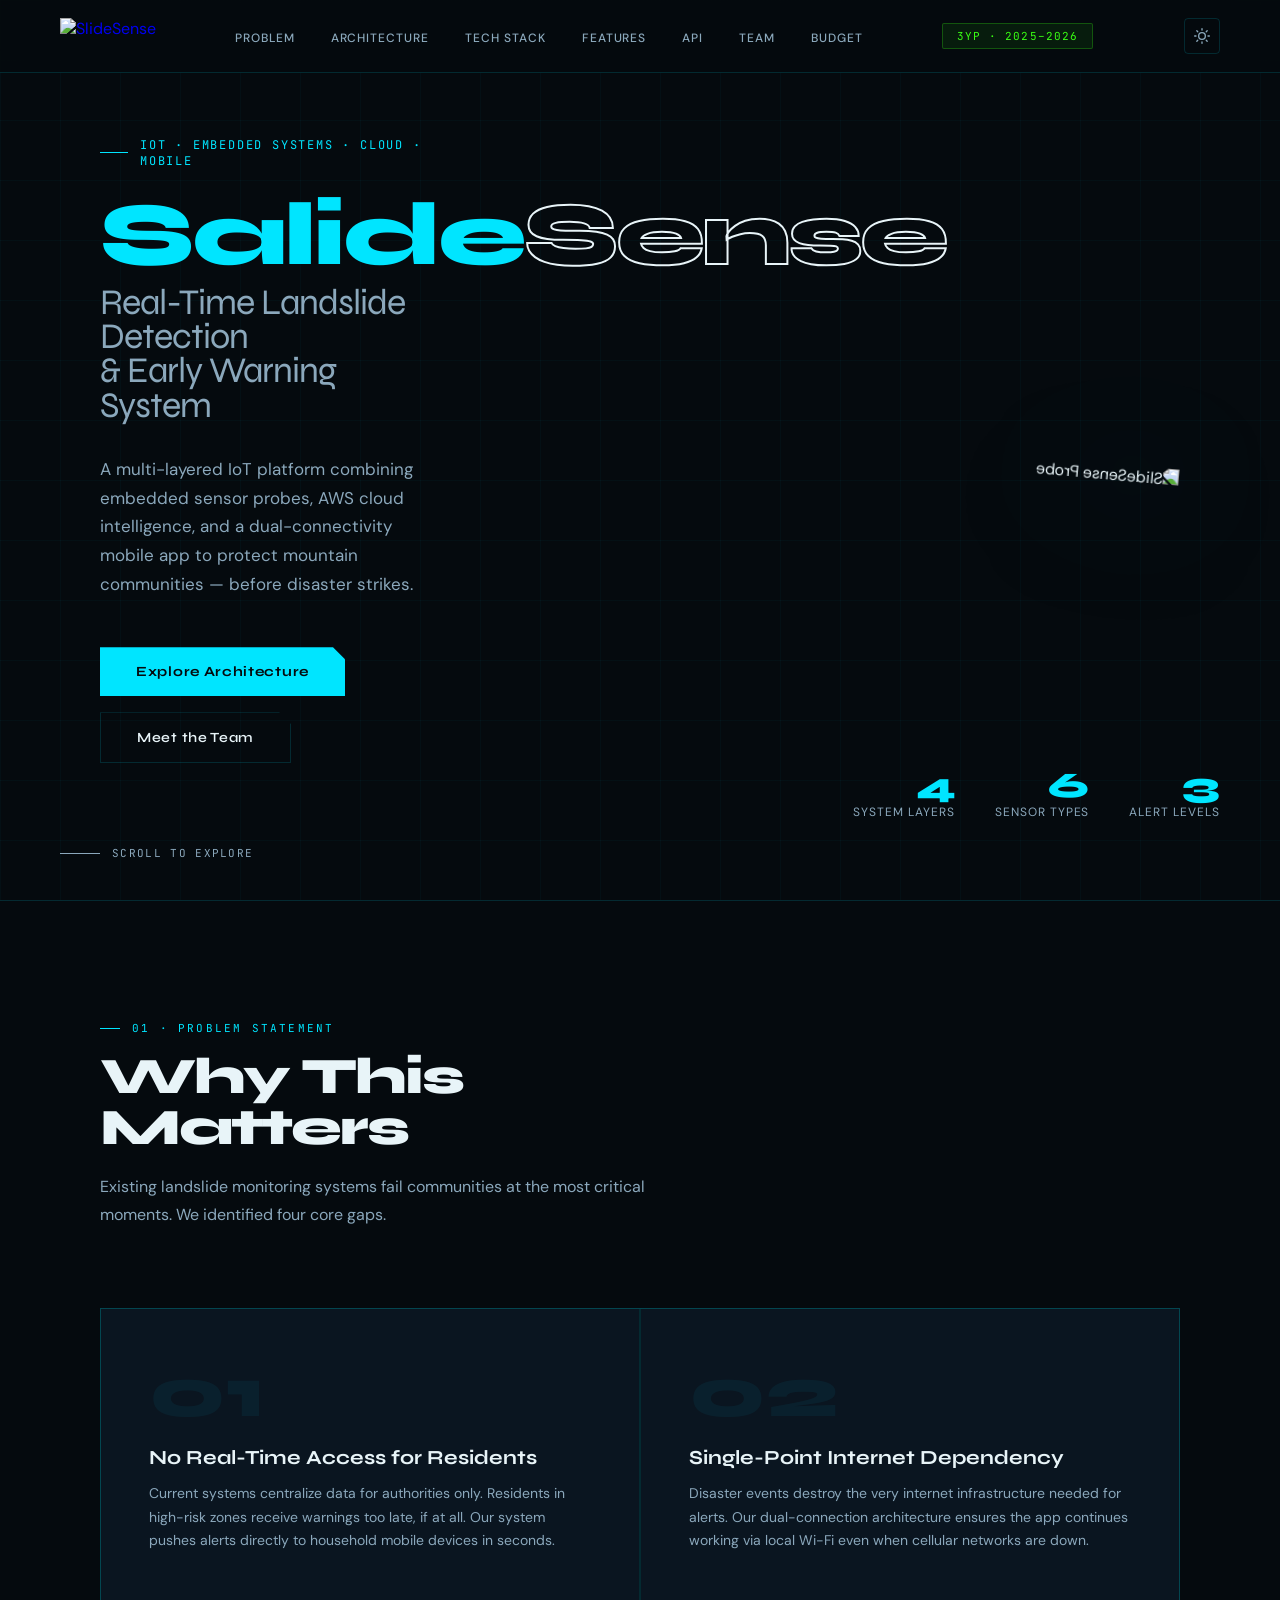
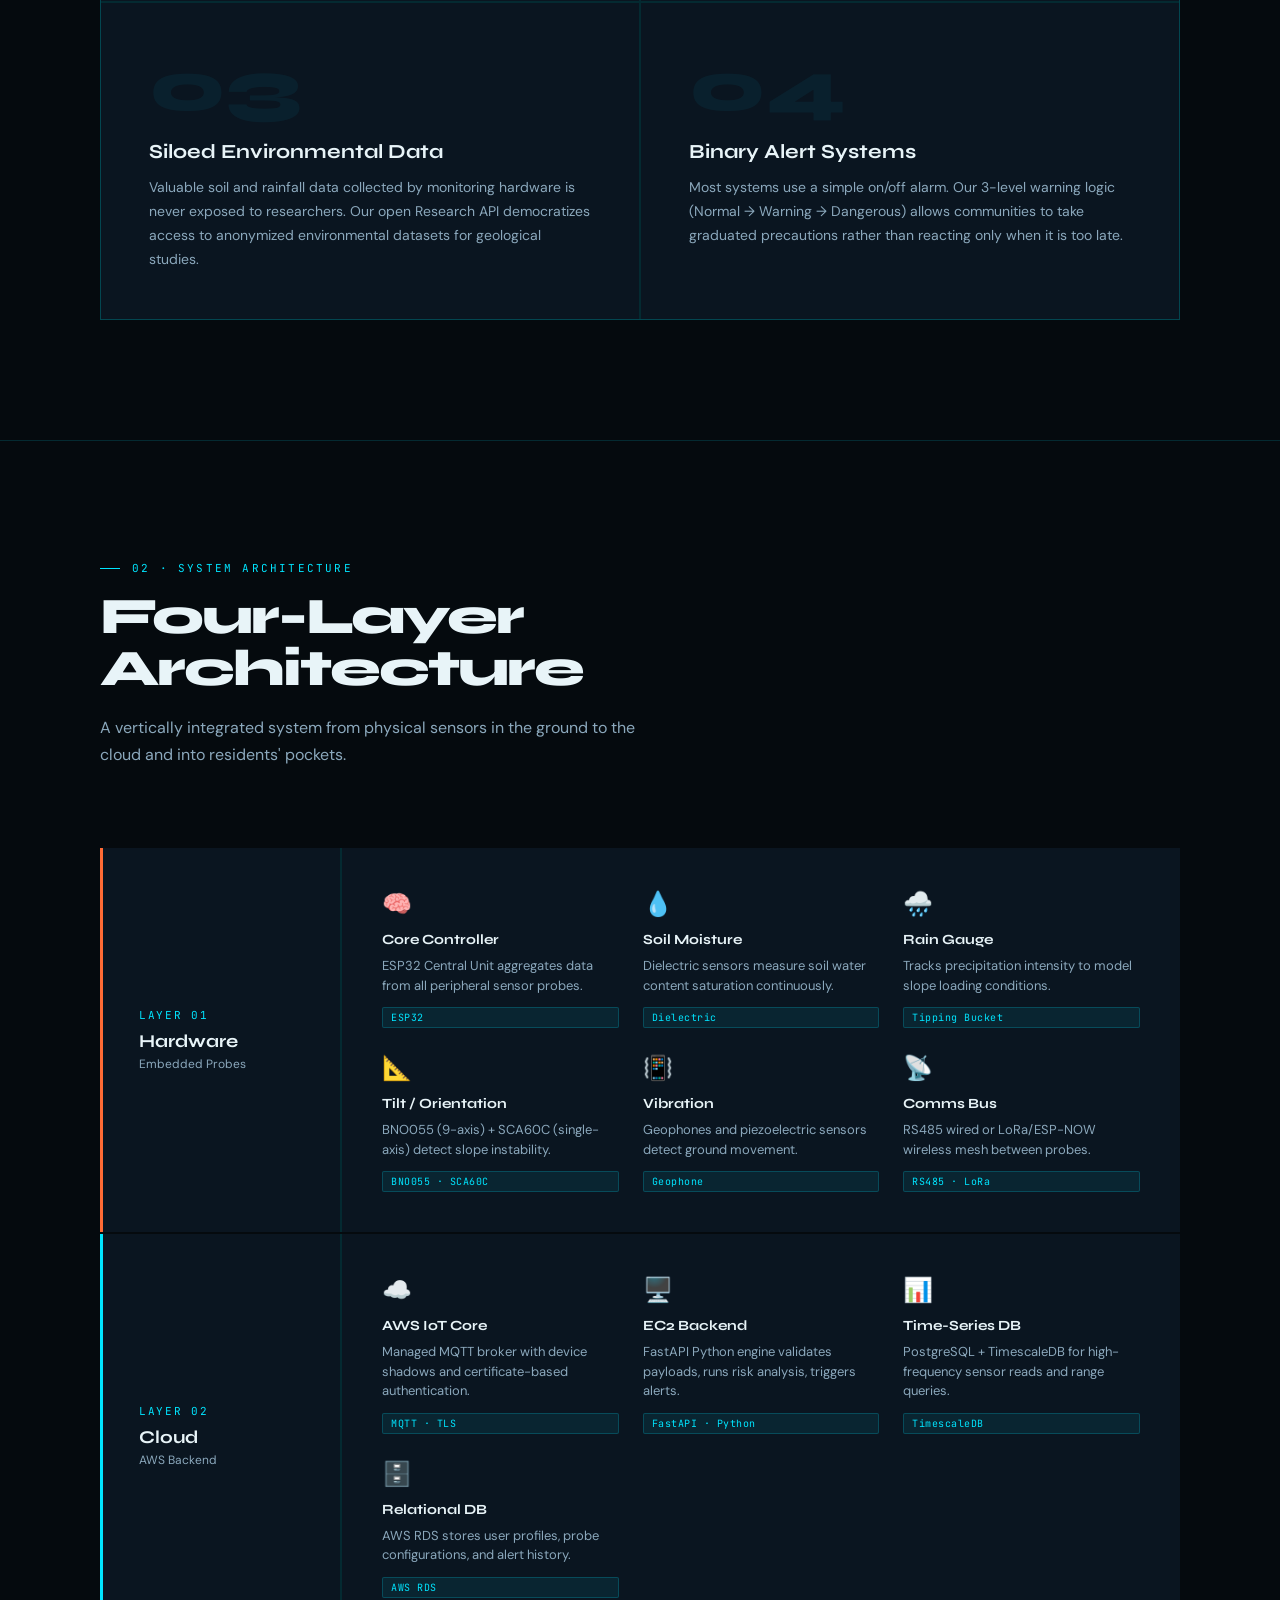
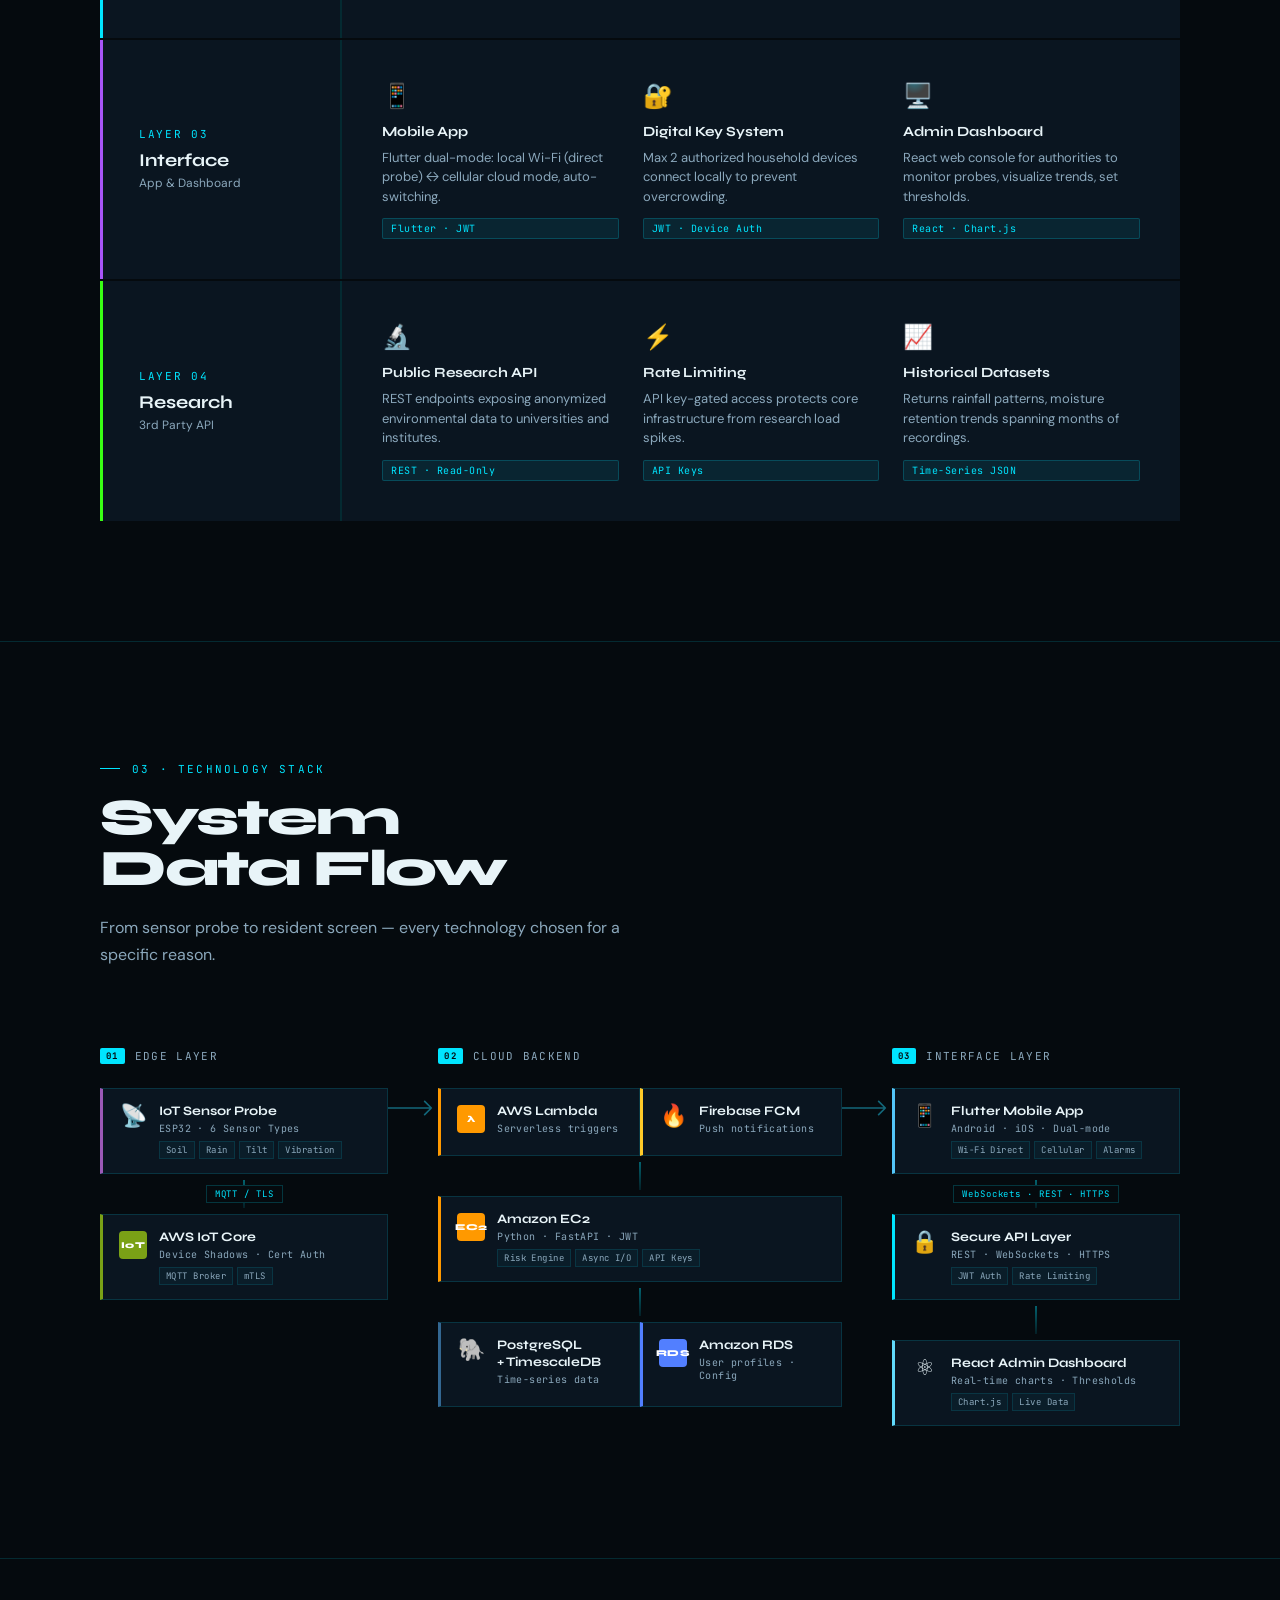
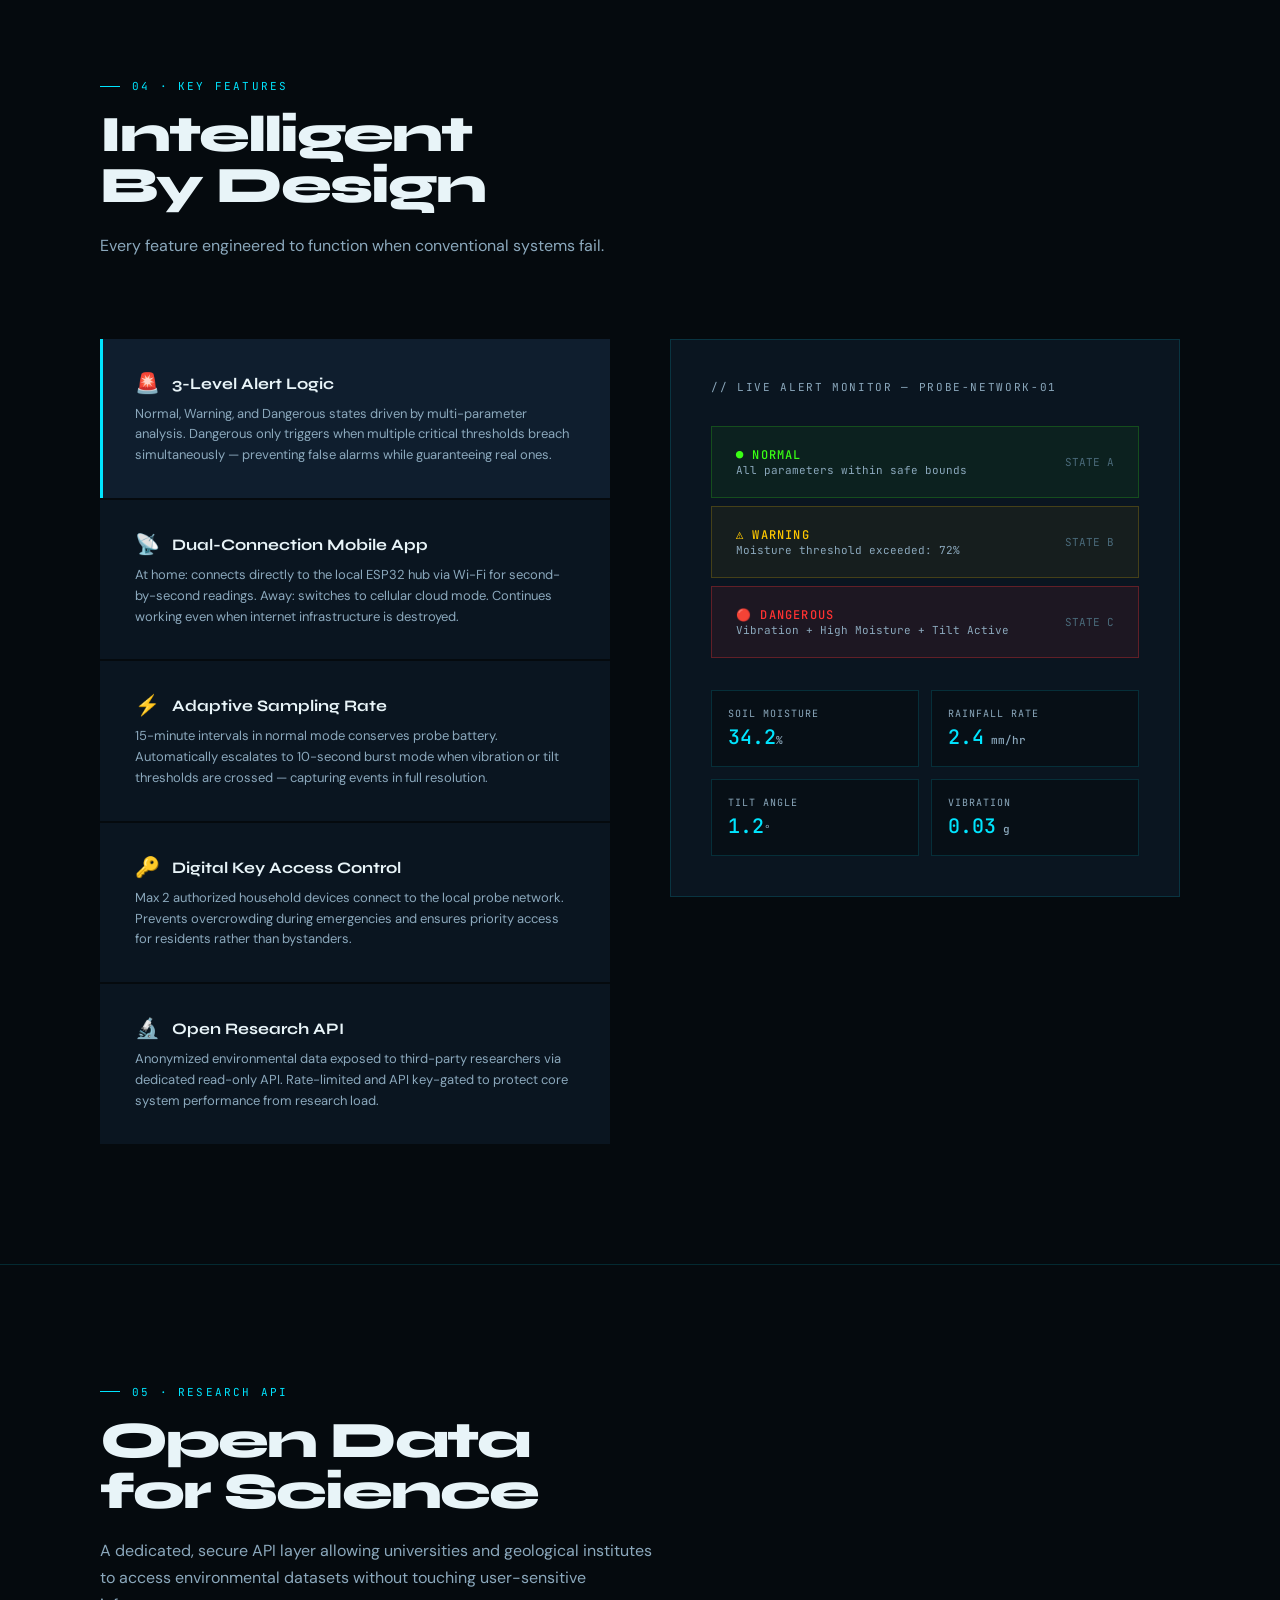
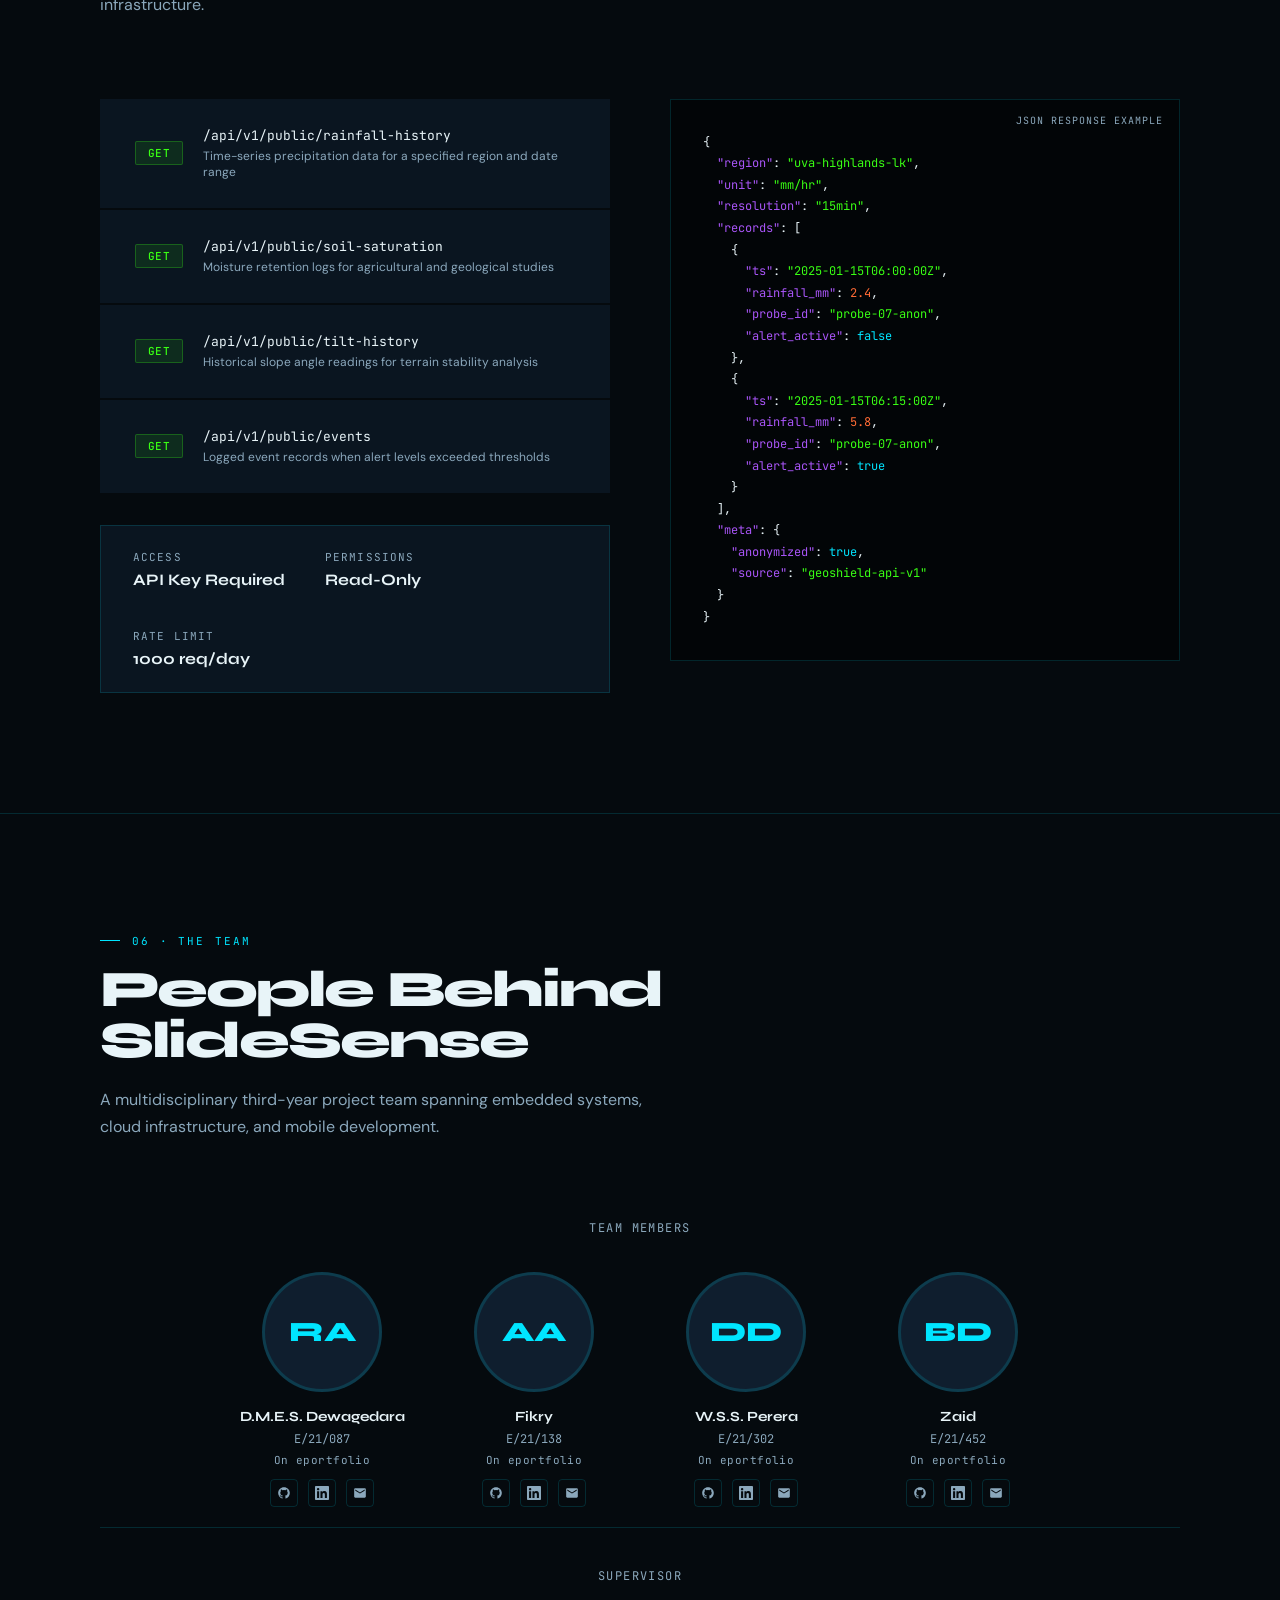
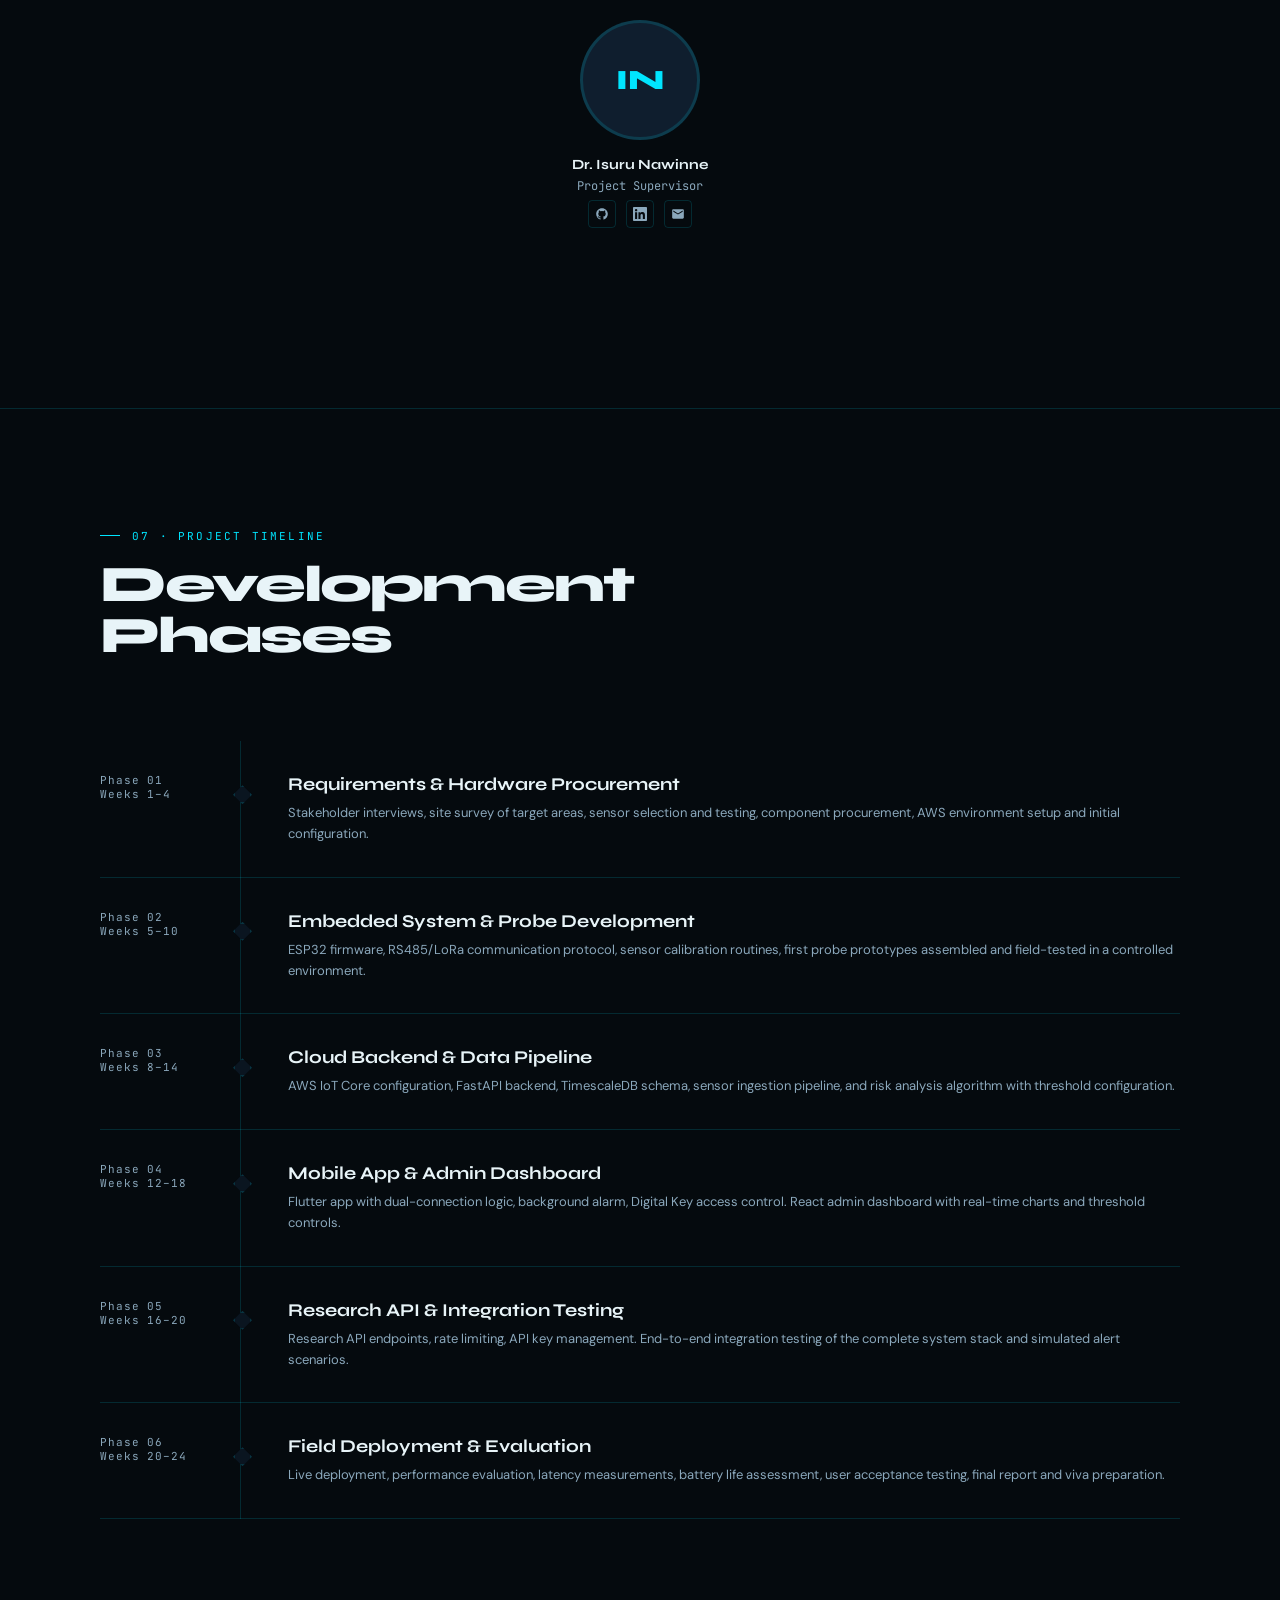
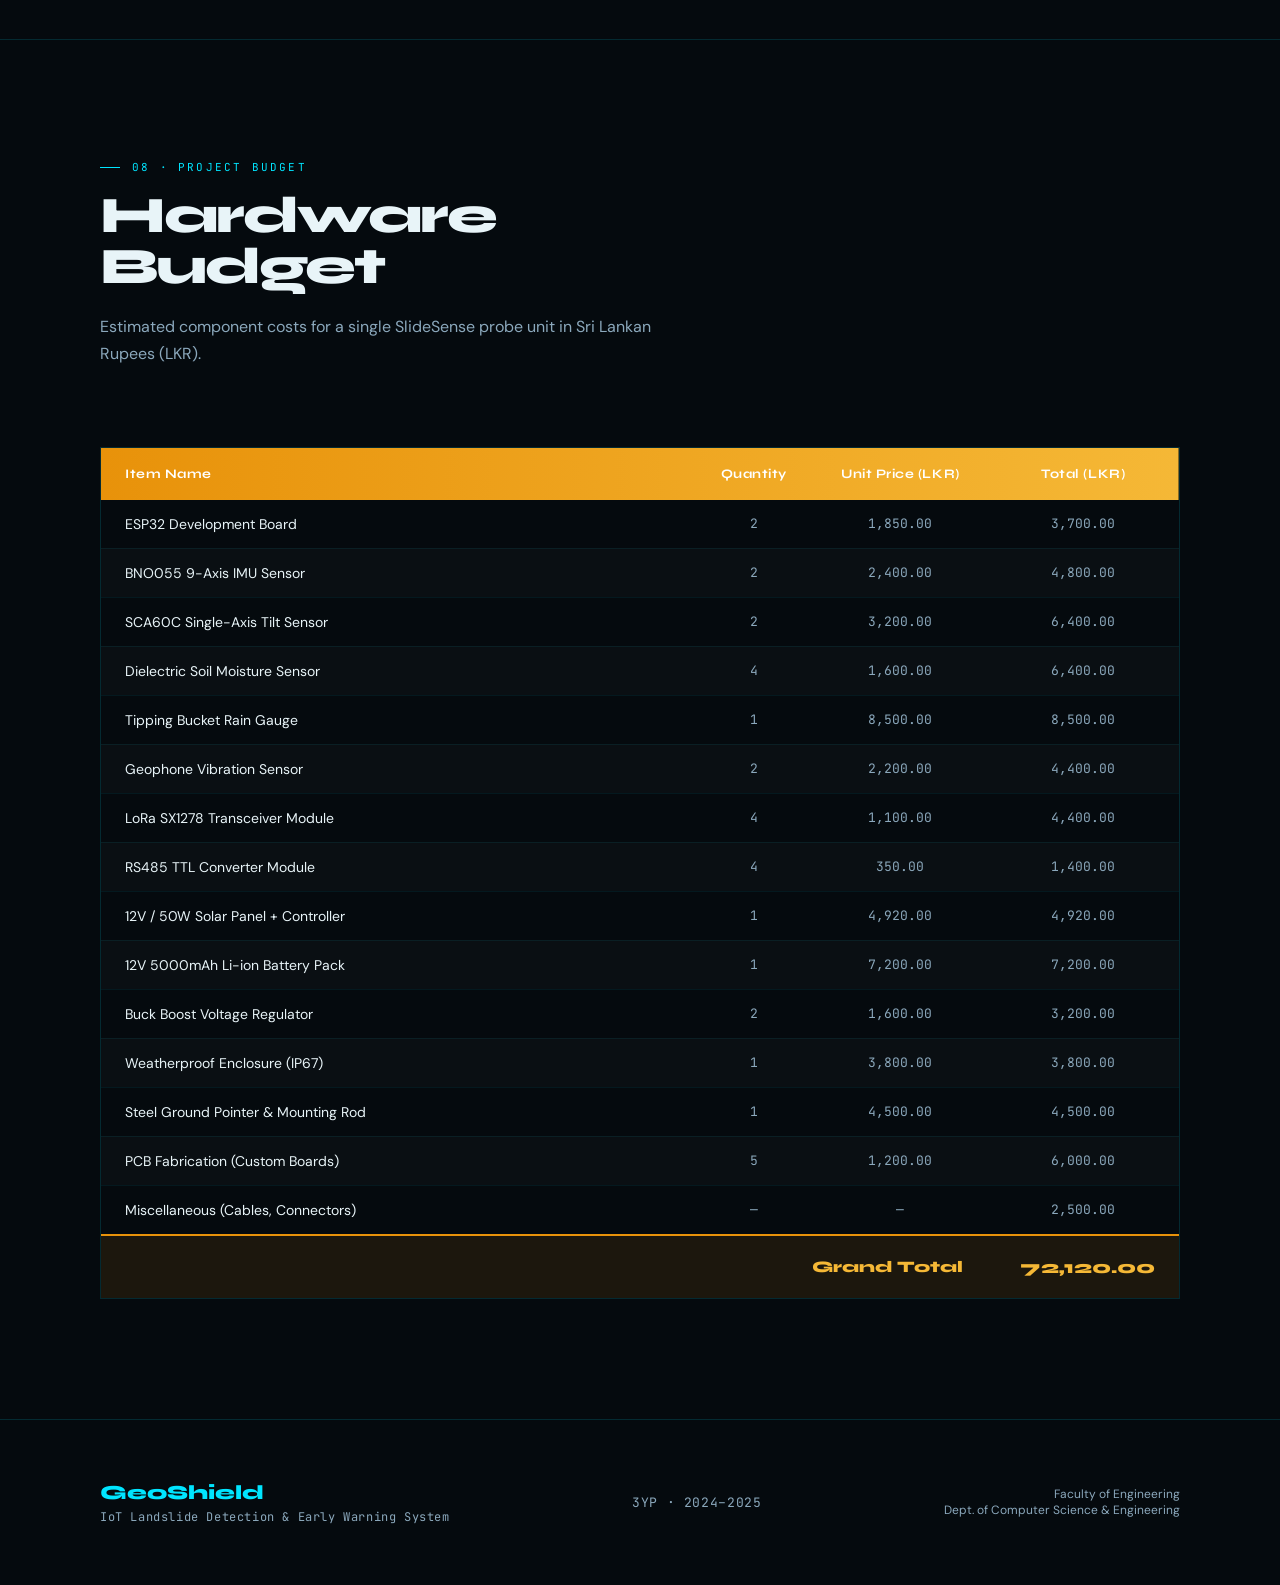
==== index.html @ 00a238cb "implement dark mode and light mode" ====
<!DOCTYPE html>
<html lang="en">
<head>
    <meta charset="UTF-8">
    <meta name="viewport" content="width=device-width, initial-scale=1.0">
    <title>SalideSense — IoT Landslide Detection & Early Warning System</title>
    <!-- Google Fonts -->
    <link href="https://fonts.googleapis.com/css2?family=Syne:wght@400;700;800&family=DM+Sans:wght@300;400;500&family=JetBrains+Mono:wght@400;500&display=swap" rel="stylesheet">
    <!-- Link to External CSS -->
    <link rel="stylesheet" href="style.css">
</head>
<body>
    <div class="gbg"></div>
    <nav>
        <a href="#" class="nl"><img src="images/logo.png" alt="SlideSense" class="nav-logo"></a>
        <ul class="nls">
            <li><a href="#problem">Problem</a></li>
            <li><a href="#architecture">Architecture</a></li>
            <li><a href="#techstack">Tech Stack</a></li>
            <li><a href="#features">Features</a></li>
            <li><a href="#api">API</a></li>
            <li><a href="#team">Team</a></li>
            <li><a href="#budget">Budget</a></li>
        </ul>
        <div class="nb">3YP · 2025–2026</div>
        <button class="theme-toggle" id="theme-toggle" aria-label="Toggle dark/light mode" title="Toggle dark/light mode">
            <!-- Sun icon (shown in dark mode → click to go light) -->
            <svg class="icon-sun" xmlns="http://www.w3.org/2000/svg" width="16" height="16" viewBox="0 0 24 24" fill="none" stroke="currentColor" stroke-width="2" stroke-linecap="round" stroke-linejoin="round"><circle cx="12" cy="12" r="5"/><line x1="12" y1="1" x2="12" y2="3"/><line x1="12" y1="21" x2="12" y2="23"/><line x1="4.22" y1="4.22" x2="5.64" y2="5.64"/><line x1="18.36" y1="18.36" x2="19.78" y2="19.78"/><line x1="1" y1="12" x2="3" y2="12"/><line x1="21" y1="12" x2="23" y2="12"/><line x1="4.22" y1="19.78" x2="5.64" y2="18.36"/><line x1="18.36" y1="5.64" x2="19.78" y2="4.22"/></svg>
            <!-- Moon icon (shown in light mode → click to go dark) -->
            <svg class="icon-moon" xmlns="http://www.w3.org/2000/svg" width="16" height="16" viewBox="0 0 24 24" fill="none" stroke="currentColor" stroke-width="2" stroke-linecap="round" stroke-linejoin="round"><path d="M21 12.79A9 9 0 1 1 11.21 3 7 7 0 0 0 21 12.79z"/></svg>
        </button>
    </nav>

    <section id="hero">
        <div class="con hero-inner">
            <div class="hleft">
                <div class="ht">IoT · Embedded Systems · Cloud · Mobile</div>
                <h1><span class="g">Salide</span><span class="s">Sense</span><span class="sub">Real-Time Landslide Detection<br>&amp; Early Warning System</span></h1>
                <p class="hd">A multi-layered IoT platform combining embedded sensor probes, AWS cloud intelligence, and a dual-connectivity mobile app to protect mountain communities — before disaster strikes.</p>
                <div class="hb">
                    <a href="#architecture" class="bp">Explore Architecture</a>
                    <a href="#team" class="bs">Meet the Team</a>
                </div>
            </div>
            <div class="hright">
                <img src="images/probe.png" alt="SlideSense Probe" class="probe-img">
            </div>
        </div>
        <div class="hs">
            <div class="st"><div class="sn">4</div><div class="sl">System Layers</div></div>
            <div class="st"><div class="sn">6</div><div class="sl">Sensor Types</div></div>
            <div class="st"><div class="sn">3</div><div class="sl">Alert Levels</div></div>
        </div>
        <div class="sh"><div class="sln"></div>SCROLL TO EXPLORE</div>
    </section>

    <section id="problem">
        <div class="con">
            <div class="shd rev">
                <div class="stg">01 · Problem Statement</div>
                <h2>Why This<br>Matters</h2>
                <p class="sd">Existing landslide monitoring systems fail communities at the most critical moments. We identified four core gaps.</p>
            </div>
            <div class="pg rev">
                <div class="pc"><div class="pn">01</div><div class="pt">No Real-Time Access for Residents</div><p class="px">Current systems centralize data for authorities only. Residents in high-risk zones receive warnings too late, if at all. Our system pushes alerts directly to household mobile devices in seconds.</p></div>
                <div class="pc"><div class="pn">02</div><div class="pt">Single-Point Internet Dependency</div><p class="px">Disaster events destroy the very internet infrastructure needed for alerts. Our dual-connection architecture ensures the app continues working via local Wi-Fi even when cellular networks are down.</p></div>
                <div class="pc"><div class="pn">03</div><div class="pt">Siloed Environmental Data</div><p class="px">Valuable soil and rainfall data collected by monitoring hardware is never exposed to researchers. Our open Research API democratizes access to anonymized environmental datasets for geological studies.</p></div>
                <div class="pc"><div class="pn">04</div><div class="pt">Binary Alert Systems</div><p class="px">Most systems use a simple on/off alarm. Our 3-level warning logic (Normal → Warning → Dangerous) allows communities to take graduated precautions rather than reacting only when it is too late.</p></div>
            </div>
        </div>
    </section>

    <section id="architecture">
        <div class="con">
            <div class="shd rev">
                <div class="stg">02 · System Architecture</div>
                <h2>Four-Layer<br>Architecture</h2>
                <p class="sd">A vertically integrated system from physical sensors in the ground to the cloud and into residents' pockets.</p>
            </div>
            <div class="al rev">
                <!-- Layer 01 -->
                <div class="ay lhw">
                    <div class="alb"><div class="an">LAYER 01</div><div class="am">Hardware</div><div class="as">Embedded Probes</div></div>
                    <div class="ac">
                        <div class="ai"><div class="aii">🧠</div><div class="ait">Core Controller</div><div class="aid">ESP32 Central Unit aggregates data from all peripheral sensor probes.</div><span class="ab">ESP32</span></div>
                        <div class="ai"><div class="aii">💧</div><div class="ait">Soil Moisture</div><div class="aid">Dielectric sensors measure soil water content saturation continuously.</div><span class="ab">Dielectric</span></div>
                        <div class="ai"><div class="aii">🌧️</div><div class="ait">Rain Gauge</div><div class="aid">Tracks precipitation intensity to model slope loading conditions.</div><span class="ab">Tipping Bucket</span></div>
                        <div class="ai"><div class="aii">📐</div><div class="ait">Tilt / Orientation</div><div class="aid">BNO055 (9-axis) + SCA60C (single-axis) detect slope instability.</div><span class="ab">BNO055 · SCA60C</span></div>
                        <div class="ai"><div class="aii">📳</div><div class="ait">Vibration</div><div class="aid">Geophones and piezoelectric sensors detect ground movement.</div><span class="ab">Geophone</span></div>
                        <div class="ai"><div class="aii">📡</div><div class="ait">Comms Bus</div><div class="aid">RS485 wired or LoRa/ESP-NOW wireless mesh between probes.</div><span class="ab">RS485 · LoRa</span></div>
                    </div>
                </div>
                <!-- Layer 02 -->
                <div class="ay lcl">
                    <div class="alb"><div class="an">LAYER 02</div><div class="am">Cloud</div><div class="as">AWS Backend</div></div>
                    <div class="ac">
                        <div class="ai"><div class="aii">☁️</div><div class="ait">AWS IoT Core</div><div class="aid">Managed MQTT broker with device shadows and certificate-based authentication.</div><span class="ab">MQTT · TLS</span></div>
                        <div class="ai"><div class="aii">🖥️</div><div class="ait">EC2 Backend</div><div class="aid">FastAPI Python engine validates payloads, runs risk analysis, triggers alerts.</div><span class="ab">FastAPI · Python</span></div>
                        <div class="ai"><div class="aii">📊</div><div class="ait">Time-Series DB</div><div class="aid">PostgreSQL + TimescaleDB for high-frequency sensor reads and range queries.</div><span class="ab">TimescaleDB</span></div>
                        <div class="ai"><div class="aii">🗄️</div><div class="ait">Relational DB</div><div class="aid">AWS RDS stores user profiles, probe configurations, and alert history.</div><span class="ab">AWS RDS</span></div>
                    </div>
                </div>
                <!-- Layer 03 -->
                <div class="ay lap">
                    <div class="alb"><div class="an">LAYER 03</div><div class="am">Interface</div><div class="as">App &amp; Dashboard</div></div>
                    <div class="ac">
                        <div class="ai"><div class="aii">📱</div><div class="ait">Mobile App</div><div class="aid">Flutter dual-mode: local Wi-Fi (direct probe) ↔ cellular cloud mode, auto-switching.</div><span class="ab">Flutter · JWT</span></div>
                        <div class="ai"><div class="aii">🔐</div><div class="ait">Digital Key System</div><div class="aid">Max 2 authorized household devices connect locally to prevent overcrowding.</div><span class="ab">JWT · Device Auth</span></div>
                        <div class="ai"><div class="aii">🖥️</div><div class="ait">Admin Dashboard</div><div class="aid">React web console for authorities to monitor probes, visualize trends, set thresholds.</div><span class="ab">React · Chart.js</span></div>
                    </div>
                </div>
                <!-- Layer 04 -->
                <div class="ay lar">
                    <div class="alb"><div class="an">LAYER 04</div><div class="am">Research</div><div class="as">3rd Party API</div></div>
                    <div class="ac">
                        <div class="ai"><div class="aii">🔬</div><div class="ait">Public Research API</div><div class="aid">REST endpoints exposing anonymized environmental data to universities and institutes.</div><span class="ab">REST · Read-Only</span></div>
                        <div class="ai"><div class="aii">⚡</div><div class="ait">Rate Limiting</div><div class="aid">API key-gated access protects core infrastructure from research load spikes.</div><span class="ab">API Keys</span></div>
                        <div class="ai"><div class="aii">📈</div><div class="ait">Historical Datasets</div><div class="aid">Returns rainfall patterns, moisture retention trends spanning months of recordings.</div><span class="ab">Time-Series JSON</span></div>
                    </div>
                </div>
            </div>
        </div>
    </section>

    <section id="techstack">
        <div class="con">
            <div class="shd rev">
                <div class="stg">03 · Technology Stack</div>
                <h2>System<br>Data Flow</h2>
                <p class="sd">From sensor probe to resident screen — every technology chosen for a specific reason.</p>
            </div>

            <div class="ts-diagram rev">

                <!-- STAGE 1: EDGE -->
                <div class="ts-stage">
                    <div class="ts-stage-hdr"><span class="ts-stage-num">01</span>Edge Layer</div>
                    <div class="ts-flow-col">
                        <div class="ts-chip" style="--bc:#9b59b6">
                            <div class="ts-chip-ico">📡</div>
                            <div class="ts-chip-body">
                                <div class="ts-chip-name">IoT Sensor Probe</div>
                                <div class="ts-chip-sub">ESP32 · 6 Sensor Types</div>
                                <div class="ts-chip-tags"><span>Soil</span><span>Rain</span><span>Tilt</span><span>Vibration</span></div>
                            </div>
                        </div>
                        <div class="ts-vconn"><span class="ts-conn-label">MQTT / TLS</span></div>
                        <div class="ts-chip" style="--bc:#7AA116">
                            <div class="ts-chip-ico ts-chip-ico-text" style="background:#7AA116">IoT</div>
                            <div class="ts-chip-body">
                                <div class="ts-chip-name">AWS IoT Core</div>
                                <div class="ts-chip-sub">Device Shadows · Cert Auth</div>
                                <div class="ts-chip-tags"><span>MQTT Broker</span><span>mTLS</span></div>
                            </div>
                        </div>
                    </div>
                </div>

                <div class="ts-harrow"><svg viewBox="0 0 60 24" fill="none"><path d="M0 12 H52 M44 4 L52 12 L44 20" stroke="#1a8fa8" stroke-width="2" stroke-linecap="round" stroke-linejoin="round"/></svg></div>

                <!-- STAGE 2: CLOUD BACKEND -->
                <div class="ts-stage ts-stage-wide">
                    <div class="ts-stage-hdr"><span class="ts-stage-num">02</span>Cloud Backend</div>
                    <div class="ts-flow-col">
                        <div class="ts-chip-row">
                            <div class="ts-chip ts-chip-half" style="--bc:#FF9900">
                                <div class="ts-chip-ico ts-chip-ico-text" style="background:#FF9900">λ</div>
                                <div class="ts-chip-body">
                                    <div class="ts-chip-name">AWS Lambda</div>
                                    <div class="ts-chip-sub">Serverless triggers</div>
                                </div>
                            </div>
                            <div class="ts-chip ts-chip-half" style="--bc:#FFCA28">
                                <div class="ts-chip-ico">🔥</div>
                                <div class="ts-chip-body">
                                    <div class="ts-chip-name">Firebase FCM</div>
                                    <div class="ts-chip-sub">Push notifications</div>
                                </div>
                            </div>
                        </div>
                        <div class="ts-vconn"></div>
                        <div class="ts-chip" style="--bc:#FF9900">
                            <div class="ts-chip-ico ts-chip-ico-text" style="background:#FF9900">EC2</div>
                            <div class="ts-chip-body">
                                <div class="ts-chip-name">Amazon EC2</div>
                                <div class="ts-chip-sub">Python · FastAPI · JWT</div>
                                <div class="ts-chip-tags"><span>Risk Engine</span><span>Async I/O</span><span>API Keys</span></div>
                            </div>
                        </div>
                        <div class="ts-vconn"></div>
                        <div class="ts-chip-row">
                            <div class="ts-chip ts-chip-half" style="--bc:#336791">
                                <div class="ts-chip-ico">🐘</div>
                                <div class="ts-chip-body">
                                    <div class="ts-chip-name">PostgreSQL<br>+ TimescaleDB</div>
                                    <div class="ts-chip-sub">Time-series data</div>
                                </div>
                            </div>
                            <div class="ts-chip ts-chip-half" style="--bc:#527FFF">
                                <div class="ts-chip-ico ts-chip-ico-text" style="background:#527FFF">RDS</div>
                                <div class="ts-chip-body">
                                    <div class="ts-chip-name">Amazon RDS</div>
                                    <div class="ts-chip-sub">User profiles · Config</div>
                                </div>
                            </div>
                        </div>
                    </div>
                </div>

                <div class="ts-harrow"><svg viewBox="0 0 60 24" fill="none"><path d="M0 12 H52 M44 4 L52 12 L44 20" stroke="#1a8fa8" stroke-width="2" stroke-linecap="round" stroke-linejoin="round"/></svg></div>

                <!-- STAGE 3: INTERFACES -->
                <div class="ts-stage">
                    <div class="ts-stage-hdr"><span class="ts-stage-num">03</span>Interface Layer</div>
                    <div class="ts-flow-col">
                        <div class="ts-chip" style="--bc:#54C5F8">
                            <div class="ts-chip-ico">📱</div>
                            <div class="ts-chip-body">
                                <div class="ts-chip-name">Flutter Mobile App</div>
                                <div class="ts-chip-sub">Android · iOS · Dual-mode</div>
                                <div class="ts-chip-tags"><span>Wi-Fi Direct</span><span>Cellular</span><span>Alarms</span></div>
                            </div>
                        </div>
                        <div class="ts-vconn"><span class="ts-conn-label">WebSockets · REST · HTTPS</span></div>
                        <div class="ts-chip" style="--bc:#00e5ff">
                            <div class="ts-chip-ico">🔒</div>
                            <div class="ts-chip-body">
                                <div class="ts-chip-name">Secure API Layer</div>
                                <div class="ts-chip-sub">REST · WebSockets · HTTPS</div>
                                <div class="ts-chip-tags"><span>JWT Auth</span><span>Rate Limiting</span></div>
                            </div>
                        </div>
                        <div class="ts-vconn"></div>
                        <div class="ts-chip" style="--bc:#61DAFB">
                            <div class="ts-chip-ico">⚛</div>
                            <div class="ts-chip-body">
                                <div class="ts-chip-name">React Admin Dashboard</div>
                                <div class="ts-chip-sub">Real-time charts · Thresholds</div>
                                <div class="ts-chip-tags"><span>Chart.js</span><span>Live Data</span></div>
                            </div>
                        </div>
                    </div>
                </div>

            </div>
        </div>
    </section>
    </section>

    <section id="features">
        <div class="con">
            <div class="shd rev">
                <div class="stg">04 · Key Features</div>
                <h2>Intelligent<br>By Design</h2>
                <p class="sd">Every feature engineered to function when conventional systems fail.</p>
            </div>
            <div class="fl2">
                <div class="flist rev">
                    <div class="fi act"><div class="fit"><span class="fic">🚨</span> 3-Level Alert Logic</div><p class="fd">Normal, Warning, and Dangerous states driven by multi-parameter analysis. Dangerous only triggers when multiple critical thresholds breach simultaneously — preventing false alarms while guaranteeing real ones.</p></div>
                    <div class="fi"><div class="fit"><span class="fic">📡</span> Dual-Connection Mobile App</div><p class="fd">At home: connects directly to the local ESP32 hub via Wi-Fi for second-by-second readings. Away: switches to cellular cloud mode. Continues working even when internet infrastructure is destroyed.</p></div>
                    <div class="fi"><div class="fit"><span class="fic">⚡</span> Adaptive Sampling Rate</div><p class="fd">15-minute intervals in normal mode conserves probe battery. Automatically escalates to 10-second burst mode when vibration or tilt thresholds are crossed — capturing events in full resolution.</p></div>
                    <div class="fi"><div class="fit"><span class="fic">🔑</span> Digital Key Access Control</div><p class="fd">Max 2 authorized household devices connect to the local probe network. Prevents overcrowding during emergencies and ensures priority access for residents rather than bystanders.</p></div>
                    <div class="fi"><div class="fit"><span class="fic">🔬</span> Open Research API</div><p class="fd">Anonymized environmental data exposed to third-party researchers via dedicated read-only API. Rate-limited and API key-gated to protect core system performance from research load.</p></div>
                </div>
                <div class="fv rev">
                    <div class="ad">
                        <div class="adh">// live alert monitor — probe-network-01</div>
                        <div class="ale nor"><div><div class="als">● NORMAL</div><div class="alv">All parameters within safe bounds</div></div><div style="font-family:'JetBrains Mono';font-size:11px;color:#4a6a7a;">STATE A</div></div>
                        <div class="ale war"><div><div class="als">⚠ WARNING</div><div class="alv">Moisture threshold exceeded: 72%</div></div><div style="font-family:'JetBrains Mono';font-size:11px;color:#4a6a7a;">STATE B</div></div>
                        <div class="ale dan"><div><div class="als">🔴 DANGEROUS</div><div class="alv">Vibration + High Moisture + Tilt Active</div></div><div style="font-family:'JetBrains Mono';font-size:11px;color:#4a6a7a;">STATE C</div></div>
                        <div class="sr">
                            <div class="ro"><div class="rl">Soil Moisture</div><div class="rv">34.2<span class="ru">%</span></div></div>
                            <div class="ro"><div class="rl">Rainfall Rate</div><div class="rv">2.4<span class="ru"> mm/hr</span></div></div>
                            <div class="ro"><div class="rl">Tilt Angle</div><div class="rv">1.2<span class="ru">°</span></div></div>
                            <div class="ro"><div class="rl">Vibration</div><div class="rv">0.03<span class="ru"> g</span></div></div>
                        </div>
                    </div>
                </div>
            </div>
        </div>
    </section>

    <section id="api">
        <div class="con">
            <div class="shd rev">
                <div class="stg">05 · Research API</div>
                <h2>Open Data<br>for Science</h2>
                <p class="sd">A dedicated, secure API layer allowing universities and geological institutes to access environmental datasets without touching user-sensitive infrastructure.</p>
            </div>
            <div class="apl">
                <div class="rev">
                    <div class="epl">
                        <div class="ep"><span class="mt get">GET</span><div><div class="epath">/api/v1/public/rainfall-history</div><div class="edesc">Time-series precipitation data for a specified region and date range</div></div></div>
                        <div class="ep"><span class="mt get">GET</span><div><div class="epath">/api/v1/public/soil-saturation</div><div class="edesc">Moisture retention logs for agricultural and geological studies</div></div></div>
                        <div class="ep"><span class="mt get">GET</span><div><div class="epath">/api/v1/public/tilt-history</div><div class="edesc">Historical slope angle readings for terrain stability analysis</div></div></div>
                        <div class="ep"><span class="mt get">GET</span><div><div class="epath">/api/v1/public/events</div><div class="edesc">Logged event records when alert levels exceeded thresholds</div></div></div>
                    </div>
                    <div style="margin-top:32px;padding:24px 32px;background:var(--bg2);border:1px solid var(--bdr);display:flex;gap:40px;flex-wrap:wrap;">
                        <div><div style="font-family:'JetBrains Mono';font-size:11px;color:var(--t2);letter-spacing:.1em;margin-bottom:6px;">ACCESS</div><div style="font-family:'Syne';font-size:16px;font-weight:700;">API Key Required</div></div>
                        <div><div style="font-family:'JetBrains Mono';font-size:11px;color:var(--t2);letter-spacing:.1em;margin-bottom:6px;">PERMISSIONS</div><div style="font-family:'Syne';font-size:16px;font-weight:700;">Read-Only</div></div>
                        <div><div style="font-family:'JetBrains Mono';font-size:11px;color:var(--t2);letter-spacing:.1em;margin-bottom:6px;">RATE LIMIT</div><div style="font-family:'Syne';font-size:16px;font-weight:700;">1000 req/day</div></div>
                    </div>
                </div>
                <div class="cb rev">
{<br>
&nbsp;&nbsp;<span class="ck">"region"</span>: <span class="cs">"uva-highlands-lk"</span>,<br>
&nbsp;&nbsp;<span class="ck">"unit"</span>: <span class="cs">"mm/hr"</span>,<br>
&nbsp;&nbsp;<span class="ck">"resolution"</span>: <span class="cs">"15min"</span>,<br>
&nbsp;&nbsp;<span class="ck">"records"</span>: [<br>
&nbsp;&nbsp;&nbsp;&nbsp;{<br>
&nbsp;&nbsp;&nbsp;&nbsp;&nbsp;&nbsp;<span class="ck">"ts"</span>: <span class="cs">"2025-01-15T06:00:00Z"</span>,<br>
&nbsp;&nbsp;&nbsp;&nbsp;&nbsp;&nbsp;<span class="ck">"rainfall_mm"</span>: <span class="cn">2.4</span>,<br>
&nbsp;&nbsp;&nbsp;&nbsp;&nbsp;&nbsp;<span class="ck">"probe_id"</span>: <span class="cs">"probe-07-anon"</span>,<br>
&nbsp;&nbsp;&nbsp;&nbsp;&nbsp;&nbsp;<span class="ck">"alert_active"</span>: <span class="cb2">false</span><br>
&nbsp;&nbsp;&nbsp;&nbsp;},<br>
&nbsp;&nbsp;&nbsp;&nbsp;{<br>
&nbsp;&nbsp;&nbsp;&nbsp;&nbsp;&nbsp;<span class="ck">"ts"</span>: <span class="cs">"2025-01-15T06:15:00Z"</span>,<br>
&nbsp;&nbsp;&nbsp;&nbsp;&nbsp;&nbsp;<span class="ck">"rainfall_mm"</span>: <span class="cn">5.8</span>,<br>
&nbsp;&nbsp;&nbsp;&nbsp;&nbsp;&nbsp;<span class="ck">"probe_id"</span>: <span class="cs">"probe-07-anon"</span>,<br>
&nbsp;&nbsp;&nbsp;&nbsp;&nbsp;&nbsp;<span class="ck">"alert_active"</span>: <span class="cb2">true</span><br>
&nbsp;&nbsp;&nbsp;&nbsp;}<br>
&nbsp;&nbsp;],<br>
&nbsp;&nbsp;<span class="ck">"meta"</span>: {<br>
&nbsp;&nbsp;&nbsp;&nbsp;<span class="ck">"anonymized"</span>: <span class="cb2">true</span>,<br>
&nbsp;&nbsp;&nbsp;&nbsp;<span class="ck">"source"</span>: <span class="cs">"geoshield-api-v1"</span><br>
&nbsp;&nbsp;}<br>
}
                </div>
            </div>
        </div>
    </section>

    <section id="team">
        <div class="con">
            <div class="shd rev">
                <div class="stg">06 · The Team</div>
                <h2>People Behind<br>SlideSense</h2>
                <p class="sd">A multidisciplinary third-year project team spanning embedded systems, cloud infrastructure, and mobile development.</p>
            </div>

            <!-- Team Members -->
            <div class="tm-group rev">
                <div class="tm-group-label">Team Members</div>
                <div class="tm-row">

                    <div class="tm-card">
                        <div class="tm-avatar-wrap">
                            <img src="images/team/adhikari.jpg" alt="R.A.J.C. Adhikari" class="tm-avatar-img" onerror="this.style.display='none';this.nextSibling.style.display='flex'">
                            <div class="tm-initials">RA</div>
                        </div>
                        <div class="tm-name">D.M.E.S. Dewagedara</div>
                        <div class="tm-id">E/21/087</div>
                        <a href="#" class="tm-port">On eportfolio</a>
                        <div class="tm-links">
                            <a href="#" class="tm-ico" title="GitHub"><svg viewBox="0 0 24 24" fill="currentColor"><path d="M12 2C6.477 2 2 6.477 2 12c0 4.418 2.865 8.166 6.839 9.489.5.092.682-.217.682-.482 0-.237-.009-.866-.013-1.7-2.782.603-3.369-1.342-3.369-1.342-.454-1.155-1.11-1.462-1.11-1.462-.908-.62.069-.608.069-.608 1.003.07 1.531 1.03 1.531 1.03.892 1.529 2.341 1.087 2.91.832.092-.647.35-1.088.636-1.338-2.22-.253-4.555-1.11-4.555-4.943 0-1.091.39-1.984 1.029-2.683-.103-.253-.446-1.27.098-2.647 0 0 .84-.269 2.75 1.025A9.578 9.578 0 0112 6.836a9.59 9.59 0 012.504.337c1.909-1.294 2.747-1.025 2.747-1.025.546 1.377.202 2.394.1 2.647.64.699 1.028 1.592 1.028 2.683 0 3.842-2.339 4.687-4.566 4.935.359.309.678.919.678 1.852 0 1.336-.012 2.415-.012 2.743 0 .267.18.578.688.48C19.138 20.163 22 16.418 22 12c0-5.523-4.477-10-10-10z"/></svg></a>
                            <a href="#" class="tm-ico" title="LinkedIn"><svg viewBox="0 0 24 24" fill="currentColor"><path d="M20.447 20.452h-3.554v-5.569c0-1.328-.027-3.037-1.852-3.037-1.853 0-2.136 1.445-2.136 2.939v5.667H9.351V9h3.414v1.561h.046c.477-.9 1.637-1.85 3.37-1.85 3.601 0 4.267 2.37 4.267 5.455v6.286zM5.337 7.433a2.062 2.062 0 01-2.063-2.065 2.064 2.064 0 112.063 2.065zm1.782 13.019H3.555V9h3.564v11.452zM22.225 0H1.771C.792 0 0 .774 0 1.729v20.542C0 23.227.792 24 1.771 24h20.451C23.2 24 24 23.227 24 22.271V1.729C24 .774 23.2 0 22.222 0h.003z"/></svg></a>
                            <a href="mailto:" class="tm-ico" title="Email"><svg viewBox="0 0 24 24" fill="currentColor"><path d="M20 4H4c-1.1 0-2 .9-2 2v12c0 1.1.9 2 2 2h16c1.1 0 2-.9 2-2V6c0-1.1-.9-2-2-2zm0 4l-8 5-8-5V6l8 5 8-5v2z"/></svg></a>
                        </div>
                    </div>

                    <div class="tm-card">
                        <div class="tm-avatar-wrap">
                            <img src="images/team/adikari.jpg" alt="A.M.K.M. Adikari" class="tm-avatar-img" onerror="this.style.display='none';this.nextSibling.style.display='flex'">
                            <div class="tm-initials">AA</div>
                        </div>
                        <div class="tm-name">Fikry</div>
                        <div class="tm-id">E/21/138</div>
                        <a href="#" class="tm-port">On eportfolio</a>
                        <div class="tm-links">
                            <a href="#" class="tm-ico" title="GitHub"><svg viewBox="0 0 24 24" fill="currentColor"><path d="M12 2C6.477 2 2 6.477 2 12c0 4.418 2.865 8.166 6.839 9.489.5.092.682-.217.682-.482 0-.237-.009-.866-.013-1.7-2.782.603-3.369-1.342-3.369-1.342-.454-1.155-1.11-1.462-1.11-1.462-.908-.62.069-.608.069-.608 1.003.07 1.531 1.03 1.531 1.03.892 1.529 2.341 1.087 2.91.832.092-.647.35-1.088.636-1.338-2.22-.253-4.555-1.11-4.555-4.943 0-1.091.39-1.984 1.029-2.683-.103-.253-.446-1.27.098-2.647 0 0 .84-.269 2.75 1.025A9.578 9.578 0 0112 6.836a9.59 9.59 0 012.504.337c1.909-1.294 2.747-1.025 2.747-1.025.546 1.377.202 2.394.1 2.647.64.699 1.028 1.592 1.028 2.683 0 3.842-2.339 4.687-4.566 4.935.359.309.678.919.678 1.852 0 1.336-.012 2.415-.012 2.743 0 .267.18.578.688.48C19.138 20.163 22 16.418 22 12c0-5.523-4.477-10-10-10z"/></svg></a>
                            <a href="#" class="tm-ico" title="LinkedIn"><svg viewBox="0 0 24 24" fill="currentColor"><path d="M20.447 20.452h-3.554v-5.569c0-1.328-.027-3.037-1.852-3.037-1.853 0-2.136 1.445-2.136 2.939v5.667H9.351V9h3.414v1.561h.046c.477-.9 1.637-1.85 3.37-1.85 3.601 0 4.267 2.37 4.267 5.455v6.286zM5.337 7.433a2.062 2.062 0 01-2.063-2.065 2.064 2.064 0 112.063 2.065zm1.782 13.019H3.555V9h3.564v11.452zM22.225 0H1.771C.792 0 0 .774 0 1.729v20.542C0 23.227.792 24 1.771 24h20.451C23.2 24 24 23.227 24 22.271V1.729C24 .774 23.2 0 22.222 0h.003z"/></svg></a>
                            <a href="mailto:" class="tm-ico" title="Email"><svg viewBox="0 0 24 24" fill="currentColor"><path d="M20 4H4c-1.1 0-2 .9-2 2v12c0 1.1.9 2 2 2h16c1.1 0 2-.9 2-2V6c0-1.1-.9-2-2-2zm0 4l-8 5-8-5V6l8 5 8-5v2z"/></svg></a>
                        </div>
                    </div>

                    <div class="tm-card">
                        <div class="tm-avatar-wrap">
                            <img src="images/team/dassanayake.jpg" alt="D.M.G.S. Dassanayake" class="tm-avatar-img" onerror="this.style.display='none';this.nextSibling.style.display='flex'">
                            <div class="tm-initials">DD</div>
                        </div>
                        <div class="tm-name">W.S.S. Perera</div>
                        <div class="tm-id">E/21/302</div>
                        <a href="#" class="tm-port">On eportfolio</a>
                        <div class="tm-links">
                            <a href="#" class="tm-ico" title="GitHub"><svg viewBox="0 0 24 24" fill="currentColor"><path d="M12 2C6.477 2 2 6.477 2 12c0 4.418 2.865 8.166 6.839 9.489.5.092.682-.217.682-.482 0-.237-.009-.866-.013-1.7-2.782.603-3.369-1.342-3.369-1.342-.454-1.155-1.11-1.462-1.11-1.462-.908-.62.069-.608.069-.608 1.003.07 1.531 1.03 1.531 1.03.892 1.529 2.341 1.087 2.91.832.092-.647.35-1.088.636-1.338-2.22-.253-4.555-1.11-4.555-4.943 0-1.091.39-1.984 1.029-2.683-.103-.253-.446-1.27.098-2.647 0 0 .84-.269 2.75 1.025A9.578 9.578 0 0112 6.836a9.59 9.59 0 012.504.337c1.909-1.294 2.747-1.025 2.747-1.025.546 1.377.202 2.394.1 2.647.64.699 1.028 1.592 1.028 2.683 0 3.842-2.339 4.687-4.566 4.935.359.309.678.919.678 1.852 0 1.336-.012 2.415-.012 2.743 0 .267.18.578.688.48C19.138 20.163 22 16.418 22 12c0-5.523-4.477-10-10-10z"/></svg></a>
                            <a href="#" class="tm-ico" title="LinkedIn"><svg viewBox="0 0 24 24" fill="currentColor"><path d="M20.447 20.452h-3.554v-5.569c0-1.328-.027-3.037-1.852-3.037-1.853 0-2.136 1.445-2.136 2.939v5.667H9.351V9h3.414v1.561h.046c.477-.9 1.637-1.85 3.37-1.85 3.601 0 4.267 2.37 4.267 5.455v6.286zM5.337 7.433a2.062 2.062 0 01-2.063-2.065 2.064 2.064 0 112.063 2.065zm1.782 13.019H3.555V9h3.564v11.452zM22.225 0H1.771C.792 0 0 .774 0 1.729v20.542C0 23.227.792 24 1.771 24h20.451C23.2 24 24 23.227 24 22.271V1.729C24 .774 23.2 0 22.222 0h.003z"/></svg></a>
                            <a href="mailto:" class="tm-ico" title="Email"><svg viewBox="0 0 24 24" fill="currentColor"><path d="M20 4H4c-1.1 0-2 .9-2 2v12c0 1.1.9 2 2 2h16c1.1 0 2-.9 2-2V6c0-1.1-.9-2-2-2zm0 4l-8 5-8-5V6l8 5 8-5v2z"/></svg></a>
                        </div>
                    </div>

                    <div class="tm-card">
                        <div class="tm-avatar-wrap">
                            <img src="images/team/dharmarathne.jpg" alt="B.A.M.I.E. Dharmarathne" class="tm-avatar-img" onerror="this.style.display='none';this.nextSibling.style.display='flex'">
                            <div class="tm-initials">BD</div>
                        </div>
                        <div class="tm-name">Zaid</div>
                        <div class="tm-id">E/21/452</div>
                        <a href="#" class="tm-port">On eportfolio</a>
                        <div class="tm-links">
                            <a href="#" class="tm-ico" title="GitHub"><svg viewBox="0 0 24 24" fill="currentColor"><path d="M12 2C6.477 2 2 6.477 2 12c0 4.418 2.865 8.166 6.839 9.489.5.092.682-.217.682-.482 0-.237-.009-.866-.013-1.7-2.782.603-3.369-1.342-3.369-1.342-.454-1.155-1.11-1.462-1.11-1.462-.908-.62.069-.608.069-.608 1.003.07 1.531 1.03 1.531 1.03.892 1.529 2.341 1.087 2.91.832.092-.647.35-1.088.636-1.338-2.22-.253-4.555-1.11-4.555-4.943 0-1.091.39-1.984 1.029-2.683-.103-.253-.446-1.27.098-2.647 0 0 .84-.269 2.75 1.025A9.578 9.578 0 0112 6.836a9.59 9.59 0 012.504.337c1.909-1.294 2.747-1.025 2.747-1.025.546 1.377.202 2.394.1 2.647.64.699 1.028 1.592 1.028 2.683 0 3.842-2.339 4.687-4.566 4.935.359.309.678.919.678 1.852 0 1.336-.012 2.415-.012 2.743 0 .267.18.578.688.48C19.138 20.163 22 16.418 22 12c0-5.523-4.477-10-10-10z"/></svg></a>
                            <a href="#" class="tm-ico" title="LinkedIn"><svg viewBox="0 0 24 24" fill="currentColor"><path d="M20.447 20.452h-3.554v-5.569c0-1.328-.027-3.037-1.852-3.037-1.853 0-2.136 1.445-2.136 2.939v5.667H9.351V9h3.414v1.561h.046c.477-.9 1.637-1.85 3.37-1.85 3.601 0 4.267 2.37 4.267 5.455v6.286zM5.337 7.433a2.062 2.062 0 01-2.063-2.065 2.064 2.064 0 112.063 2.065zm1.782 13.019H3.555V9h3.564v11.452zM22.225 0H1.771C.792 0 0 .774 0 1.729v20.542C0 23.227.792 24 1.771 24h20.451C23.2 24 24 23.227 24 22.271V1.729C24 .774 23.2 0 22.222 0h.003z"/></svg></a>
                            <a href="mailto:" class="tm-ico" title="Email"><svg viewBox="0 0 24 24" fill="currentColor"><path d="M20 4H4c-1.1 0-2 .9-2 2v12c0 1.1.9 2 2 2h16c1.1 0 2-.9 2-2V6c0-1.1-.9-2-2-2zm0 4l-8 5-8-5V6l8 5 8-5v2z"/></svg></a>
                        </div>
                    </div>

                </div>
            <!-- Supervisor -->
            <div class="tm-group tm-supervisor-group rev">
                <div class="tm-group-label">Supervisor</div>
                <div class="tm-row tm-row-solo">
                    <div class="tm-card">
                        <div class="tm-avatar-wrap">
                            <img src="images/team/nawinne.jpg" alt="Dr. Isuru Nawinne" class="tm-avatar-img" onerror="this.style.display='none';this.nextSibling.style.display='flex'">
                            <div class="tm-initials">IN</div>
                        </div>
                        <div class="tm-name">Dr. Isuru Nawinne</div>
                        <div class="tm-id">Project Supervisor</div>
                        <div class="tm-links">
                            <a href="#" class="tm-ico" title="GitHub"><svg viewBox="0 0 24 24" fill="currentColor"><path d="M12 2C6.477 2 2 6.477 2 12c0 4.418 2.865 8.166 6.839 9.489.5.092.682-.217.682-.482 0-.237-.009-.866-.013-1.7-2.782.603-3.369-1.342-3.369-1.342-.454-1.155-1.11-1.462-1.11-1.462-.908-.62.069-.608.069-.608 1.003.07 1.531 1.03 1.531 1.03.892 1.529 2.341 1.087 2.91.832.092-.647.35-1.088.636-1.338-2.22-.253-4.555-1.11-4.555-4.943 0-1.091.39-1.984 1.029-2.683-.103-.253-.446-1.27.098-2.647 0 0 .84-.269 2.75 1.025A9.578 9.578 0 0112 6.836a9.59 9.59 0 012.504.337c1.909-1.294 2.747-1.025 2.747-1.025.546 1.377.202 2.394.1 2.647.64.699 1.028 1.592 1.028 2.683 0 3.842-2.339 4.687-4.566 4.935.359.309.678.919.678 1.852 0 1.336-.012 2.415-.012 2.743 0 .267.18.578.688.48C19.138 20.163 22 16.418 22 12c0-5.523-4.477-10-10-10z"/></svg></a>
                            <a href="#" class="tm-ico" title="LinkedIn"><svg viewBox="0 0 24 24" fill="currentColor"><path d="M20.447 20.452h-3.554v-5.569c0-1.328-.027-3.037-1.852-3.037-1.853 0-2.136 1.445-2.136 2.939v5.667H9.351V9h3.414v1.561h.046c.477-.9 1.637-1.85 3.37-1.85 3.601 0 4.267 2.37 4.267 5.455v6.286zM5.337 7.433a2.062 2.062 0 01-2.063-2.065 2.064 2.064 0 112.063 2.065zm1.782 13.019H3.555V9h3.564v11.452zM22.225 0H1.771C.792 0 0 .774 0 1.729v20.542C0 23.227.792 24 1.771 24h20.451C23.2 24 24 23.227 24 22.271V1.729C24 .774 23.2 0 22.222 0h.003z"/></svg></a>
                            <a href="mailto:" class="tm-ico" title="Email"><svg viewBox="0 0 24 24" fill="currentColor"><path d="M20 4H4c-1.1 0-2 .9-2 2v12c0 1.1.9 2 2 2h16c1.1 0 2-.9 2-2V6c0-1.1-.9-2-2-2zm0 4l-8 5-8-5V6l8 5 8-5v2z"/></svg></a>
                        </div>
                    </div>
                </div>
            </div>

        </div>
    </section>

    <section id="timeline">
        <div class="con">
            <div class="shd rev">
                <div class="stg">07 · Project Timeline</div>
                <h2>Development<br>Phases</h2>
            </div>
            <div class="tl rev">
                <div class="tli"><div class="tlp">Phase 01<br>Weeks 1–4</div><div class="tlc"><div class="tlt">Requirements &amp; Hardware Procurement</div><p class="tld">Stakeholder interviews, site survey of target areas, sensor selection and testing, component procurement, AWS environment setup and initial configuration.</p></div></div>
                <div class="tli"><div class="tlp">Phase 02<br>Weeks 5–10</div><div class="tlc"><div class="tlt">Embedded System &amp; Probe Development</div><p class="tld">ESP32 firmware, RS485/LoRa communication protocol, sensor calibration routines, first probe prototypes assembled and field-tested in a controlled environment.</p></div></div>
                <div class="tli"><div class="tlp">Phase 03<br>Weeks 8–14</div><div class="tlc"><div class="tlt">Cloud Backend &amp; Data Pipeline</div><p class="tld">AWS IoT Core configuration, FastAPI backend, TimescaleDB schema, sensor ingestion pipeline, and risk analysis algorithm with threshold configuration.</p></div></div>
                <div class="tli"><div class="tlp">Phase 04<br>Weeks 12–18</div><div class="tlc"><div class="tlt">Mobile App &amp; Admin Dashboard</div><p class="tld">Flutter app with dual-connection logic, background alarm, Digital Key access control. React admin dashboard with real-time charts and threshold controls.</p></div></div>
                <div class="tli"><div class="tlp">Phase 05<br>Weeks 16–20</div><div class="tlc"><div class="tlt">Research API &amp; Integration Testing</div><p class="tld">Research API endpoints, rate limiting, API key management. End-to-end integration testing of the complete system stack and simulated alert scenarios.</p></div></div>
                <div class="tli"><div class="tlp">Phase 06<br>Weeks 20–24</div><div class="tlc"><div class="tlt">Field Deployment &amp; Evaluation</div><p class="tld">Live deployment, performance evaluation, latency measurements, battery life assessment, user acceptance testing, final report and viva preparation.</p></div></div>
            </div>
        </div>
    </section>

    <section id="budget">
        <div class="con">
            <div class="shd rev">
                <div class="stg">08 · Project Budget</div>
                <h2>Hardware<br>Budget</h2>
                <p class="sd">Estimated component costs for a single SlideSense probe unit in Sri Lankan Rupees (LKR).</p>
            </div>
            <div class="bgt-wrap rev">
                <table class="bgt">
                    <thead>
                        <tr>
                            <th class="bgt-name">Item Name</th>
                            <th>Quantity</th>
                            <th>Unit Price (LKR)</th>
                            <th>Total (LKR)</th>
                        </tr>
                    </thead>
                    <tbody>
                        <tr><td class="bgt-item">ESP32 Development Board</td><td>2</td><td>1,850.00</td><td>3,700.00</td></tr>
                        <tr><td class="bgt-item">BNO055 9-Axis IMU Sensor</td><td>2</td><td>2,400.00</td><td>4,800.00</td></tr>
                        <tr><td class="bgt-item">SCA60C Single-Axis Tilt Sensor</td><td>2</td><td>3,200.00</td><td>6,400.00</td></tr>
                        <tr><td class="bgt-item">Dielectric Soil Moisture Sensor</td><td>4</td><td>1,600.00</td><td>6,400.00</td></tr>
                        <tr><td class="bgt-item">Tipping Bucket Rain Gauge</td><td>1</td><td>8,500.00</td><td>8,500.00</td></tr>
                        <tr><td class="bgt-item">Geophone Vibration Sensor</td><td>2</td><td>2,200.00</td><td>4,400.00</td></tr>
                        <tr><td class="bgt-item">LoRa SX1278 Transceiver Module</td><td>4</td><td>1,100.00</td><td>4,400.00</td></tr>
                        <tr><td class="bgt-item">RS485 TTL Converter Module</td><td>4</td><td>350.00</td><td>1,400.00</td></tr>
                        <tr><td class="bgt-item">12V / 50W Solar Panel + Controller</td><td>1</td><td>4,920.00</td><td>4,920.00</td></tr>
                        <tr><td class="bgt-item">12V 5000mAh Li-ion Battery Pack</td><td>1</td><td>7,200.00</td><td>7,200.00</td></tr>
                        <tr><td class="bgt-item">Buck Boost Voltage Regulator</td><td>2</td><td>1,600.00</td><td>3,200.00</td></tr>
                        <tr><td class="bgt-item">Weatherproof Enclosure (IP67)</td><td>1</td><td>3,800.00</td><td>3,800.00</td></tr>
                        <tr><td class="bgt-item">Steel Ground Pointer &amp; Mounting Rod</td><td>1</td><td>4,500.00</td><td>4,500.00</td></tr>
                        <tr><td class="bgt-item">PCB Fabrication (Custom Boards)</td><td>5</td><td>1,200.00</td><td>6,000.00</td></tr>
                        <tr><td class="bgt-item">Miscellaneous (Cables, Connectors)</td><td>—</td><td>—</td><td>2,500.00</td></tr>
                    </tbody>
                    <tfoot>
                        <tr class="bgt-total">
                            <td colspan="3">Grand Total</td>
                            <td>72,120.00</td>
                        </tr>
                    </tfoot>
                </table>
            </div>
        </div>
    </section>

    <footer>
        <div class="con">
            <div class="fi2">
                <div>
                    <div class="fl">GeoShield</div>
                    <p style="font-size:12px;color:var(--t2);margin-top:4px;font-family:'JetBrains Mono';letter-spacing:.05em;">IoT Landslide Detection &amp; Early Warning System</p>
                </div>
                <div class="ft">3YP · 2024–2025</div>
                <div class="fd2"><p>Faculty of Engineering</p><p>Dept. of Computer Science &amp; Engineering</p></div>
            </div>
        </div>
    </footer>

    <!-- Link to External JavaScript -->
    <script src="script.js"></script>
</body>
</html>
---- style.css ----
:root {
    --bg: #050a0e;
    --bg2: #0a1520;
    --bg3: #0f1e2e;
    --acc: #00e5ff;
    --acc2: #ff6b35;
    --acc3: #39ff14;
    --t: #e8f4f8;
    --t2: #8ba8bc;
    --bdr: rgba(0, 229, 255, 0.15);
    --nav-bg: rgba(5, 10, 14, 0.92);
    --grid-line: rgba(0, 229, 255, 0.03);
    --badge-bg: rgba(0, 229, 255, 0.08);
    --badge-bdr: rgba(0, 229, 255, 0.2);
    --tag-bg: rgba(0, 229, 255, 0.04);
    --tag-bdr: rgba(0, 229, 255, 0.12);
    --pn-color: rgba(0, 229, 255, 0.06);
    --readout-bg: rgba(0, 0, 0, 0.3);
    --code-bg: rgba(0, 0, 0, 0.5);
    --vconn-top: rgba(0, 229, 255, 0.4);
    --vconn-bot: rgba(0, 229, 255, 0.1);
    --row-even: rgba(255, 255, 255, 0.025);
    --row-hover: rgba(0, 229, 255, 0.05);
    --probe-glow: rgba(0, 229, 255, 0.3);
}

[data-theme="light"] {
    --bg: #f0f4f8;
    --bg2: #e2eaf2;
    --bg3: #d4dde8;
    --acc: #007acc;
    --acc2: #c94a10;
    --acc3: #1a7a00;
    --t: #0a1520;
    --t2: #3a5570;
    --bdr: rgba(0, 122, 204, 0.2);
    --nav-bg: rgba(240, 244, 248, 0.95);
    --grid-line: rgba(0, 122, 204, 0.06);
    --badge-bg: rgba(0, 122, 204, 0.08);
    --badge-bdr: rgba(0, 122, 204, 0.25);
    --tag-bg: rgba(0, 122, 204, 0.06);
    --tag-bdr: rgba(0, 122, 204, 0.18);
    --pn-color: rgba(0, 122, 204, 0.08);
    --readout-bg: rgba(0, 122, 204, 0.06);
    --code-bg: rgba(0, 0, 0, 0.04);
    --vconn-top: rgba(0, 122, 204, 0.5);
    --vconn-bot: rgba(0, 122, 204, 0.15);
    --row-even: rgba(0, 0, 0, 0.03);
    --row-hover: rgba(0, 122, 204, 0.08);
    --probe-glow: rgba(0, 122, 204, 0.2);
}

* {
    margin: 0;
    padding: 0;
    box-sizing: border-box;
}

html {
    scroll-behavior: smooth;
}

body {
    background: var(--bg);
    color: var(--t);
    font-family: 'DM Sans', sans-serif;
    overflow-x: hidden;
}

/* Grid Background */
.gbg {
    position: fixed;
    inset: 0;
    background-image: linear-gradient(var(--grid-line) 1px, transparent 1px),
                      linear-gradient(90deg, var(--grid-line) 1px, transparent 1px);
    background-size: 60px 60px;
    pointer-events: none;
    z-index: 0;
}

/* Navigation */
nav {
    position: fixed;
    top: 0;
    left: 0;
    right: 0;
    z-index: 1000;
    padding: 18px 60px;
    display: flex;
    align-items: center;
    justify-content: space-between;
    background: var(--nav-bg);
    backdrop-filter: blur(20px);
    border-bottom: 1px solid var(--bdr);
}

.nl {
    text-decoration: none;
    display: flex;
    align-items: center;
}

.nav-logo {
    height: 36px;
    width: auto;
    object-fit: contain;
    display: block;
}

.nd {
    width: 8px;
    height: 8px;
    background: var(--acc3);
    border-radius: 50%;
    animation: pulse 2s infinite;
}

@keyframes pulse {
    0%, 100% {
        transform: scale(1);
        box-shadow: 0 0 0 0 rgba(57, 255, 20, 0.4);
    }
    50% {
        transform: scale(1.2);
        box-shadow: 0 0 0 6px rgba(57, 255, 20, 0);
    }
}

.nls {
    display: flex;
    gap: 36px;
    list-style: none;
}

.nls a {
    font-size: 12px;
    font-weight: 500;
    letter-spacing: 0.08em;
    text-transform: uppercase;
    color: var(--t2);
    text-decoration: none;
    transition: color 0.2s;
}

.nls a:hover {
    color: var(--acc);
}

.nb {
    font-family: 'JetBrains Mono', monospace;
    font-size: 11px;
    color: var(--acc3);
    background: rgba(57, 255, 20, 0.08);
    border: 1px solid rgba(57, 255, 20, 0.25);
    padding: 5px 14px;
    border-radius: 2px;
    letter-spacing: 0.1em;
}

/* Sections */
section {
    position: relative;
    z-index: 1;
}

.con {
    max-width: 1200px;
    margin: 0 auto;
    padding: 0 60px;
}

/* Ticker Tape */
.lb {
    background: rgba(57, 255, 20, 0.04);
    border-bottom: 1px solid rgba(57, 255, 20, 0.12);
    padding: 10px 0;
    overflow: hidden;
    margin-top: 61px;
}

.tw {
    display: flex;
    gap: 50px;
    animation: tick 35s linear infinite;
    width: max-content;
}

@keyframes tick {
    from { transform: translateX(0); }
    to { transform: translateX(-50%); }
}

.li {
    display: flex;
    align-items: center;
    gap: 8px;
    font-family: 'JetBrains Mono', monospace;
    font-size: 11px;
    white-space: nowrap;
}

.ld {
    width: 6px;
    height: 6px;
    border-radius: 50%;
    background: var(--acc3);
    animation: pulse 1.5s infinite;
}

.ll { color: var(--t2); }
.lv { color: var(--acc3); font-weight: 500; }
.vs { width: 1px; height: 16px; background: var(--bdr); }

/* Hero Section */
#hero {
    min-height: 100vh;
    display: flex;
    align-items: center;
    position: relative;
    overflow: hidden;
}

.hero-inner {
    display: flex;
    align-items: center;
    gap: 60px;
    width: 100%;
}

.hleft {
    flex: 1 1 auto;
    min-width: 0;
}

.hright {
    flex: 0 0 680px;
    display: flex;
    align-items: center;
    justify-content: center;
    opacity: 0;
    animation: fu 0.8s 0.5s forwards;
}

.probe-img {
    width: 100%;
    max-width: 700px;
    object-fit: contain;
    filter: drop-shadow(0 0 60px var(--probe-glow)) drop-shadow(0 24px 48px rgba(0, 0, 0, 0.7));
    transform: scaleX(-1) rotate(-5deg);
    transition: transform 0.6s ease;
}

.hright:hover .probe-img {
    transform: scaleX(-1) rotate(0deg) scale(1.04);
}

/* Fade-up animation */
@keyframes fu {
    from {
        opacity: 0;
        transform: translateY(24px);
    }
    to {
        opacity: 1;
        transform: translateY(0);
    }
}

.ht {
    font-family: 'JetBrains Mono', monospace;
    font-size: 12px;
    color: var(--acc);
    letter-spacing: 0.15em;
    text-transform: uppercase;
    margin-bottom: 24px;
    display: flex;
    align-items: center;
    gap: 12px;
    opacity: 0;
    animation: fu 0.8s 0.2s forwards;
}

.ht::before {
    content: '';
    width: 32px;
    height: 1px;
    background: var(--acc);
}

h1 {
    font-family: 'Syne', sans-serif;
    font-size: clamp(52px, 7vw, 96px);
    font-weight: 800;
    line-height: 0.95;
    letter-spacing: -3px;
    margin-bottom: 32px;
    opacity: 0;
    animation: fu 0.8s 0.4s forwards;
}

h1 .g { color: var(--acc); }
h1 .s { -webkit-text-stroke: 2px var(--t); color: transparent; }
h1 .sub {
    display: block;
    font-size: clamp(20px, 3vw, 36px);
    font-weight: 400;
    color: var(--t2);
    letter-spacing: -1px;
    margin-top: 8px;
}

.hd {
    max-width: 540px;
    font-size: 17px;
    color: var(--t2);
    line-height: 1.7;
    margin-bottom: 48px;
    opacity: 0;
    animation: fu 0.8s 0.6s forwards;
}

.hb {
    display: flex;
    gap: 16px;
    flex-wrap: wrap;
    opacity: 0;
    animation: fu 0.8s 0.8s forwards;
}

.bp {
    background: var(--acc);
    color: var(--bg);
    font-family: 'Syne', sans-serif;
    font-weight: 700;
    font-size: 14px;
    letter-spacing: 0.05em;
    padding: 16px 36px;
    border: none;
    cursor: pointer;
    text-decoration: none;
    clip-path: polygon(0 0, calc(100% - 12px) 0, 100% 12px, 100% 100%, 0 100%);
    transition: all 0.2s;
    display: inline-block;
}
.bp:hover { background: #33ecff; transform: translateY(-2px); }

.bs {
    background: transparent;
    color: var(--t);
    font-family: 'Syne', sans-serif;
    font-weight: 600;
    font-size: 14px;
    letter-spacing: 0.05em;
    padding: 16px 36px;
    border: 1px solid var(--bdr);
    cursor: pointer;
    text-decoration: none;
    clip-path: polygon(0 0, calc(100% - 12px) 0, 100% 12px, 100% 100%, 0 100%);
    transition: all 0.2s;
    display: inline-block;
}
.bs:hover { border-color: var(--acc); color: var(--acc); }

.hs {
    position: absolute;
    right: 60px;
    bottom: 80px;
    display: flex;
    gap: 40px;
    opacity: 0;
    animation: fu 0.8s 1s forwards;
}

.st { text-align: right; }
.sn {
    font-family: 'Syne', sans-serif;
    font-size: 36px;
    font-weight: 800;
    color: var(--acc);
    line-height: 1;
}
.sl {
    font-size: 12px;
    color: var(--t2);
    letter-spacing: 0.08em;
    text-transform: uppercase;
}

.sh {
    position: absolute;
    bottom: 40px;
    left: 60px;
    display: flex;
    align-items: center;
    gap: 12px;
    font-family: 'JetBrains Mono', monospace;
    font-size: 11px;
    color: var(--t2);
    letter-spacing: 0.12em;
    opacity: 0;
    animation: fu 0.8s 1.2s forwards;
}

.sln {
    width: 40px;
    height: 1px;
    background: var(--t2);
    position: relative;
    overflow: hidden;
}
.sln::after {
    content: '';
    position: absolute;
    left: -100%;
    top: 0;
    width: 100%;
    height: 100%;
    background: var(--acc);
    animation: scan 2s infinite;
}

@keyframes scan {
    to { left: 100%; }
}

/* Shared Section Styles */
.shd { margin-bottom: 80px; }

.stg {
    font-family: 'JetBrains Mono', monospace;
    font-size: 11px;
    color: var(--acc);
    letter-spacing: 0.2em;
    text-transform: uppercase;
    margin-bottom: 16px;
    display: flex;
    align-items: center;
    gap: 12px;
}
.stg::before {
    content: '';
    width: 20px;
    height: 1px;
    background: var(--acc);
}

h2 {
    font-family: 'Syne', sans-serif;
    font-size: clamp(36px, 4vw, 56px);
    font-weight: 800;
    letter-spacing: -2px;
    line-height: 1;
    margin-bottom: 20px;
}

.sd {
    font-size: 16px;
    color: var(--t2);
    max-width: 560px;
    line-height: 1.7;
}

/* Reveal Animation (Intersection Observer) */
.rev {
    opacity: 0;
    transform: translateY(32px);
    transition: opacity 0.7s, transform 0.7s;
}
.rev.vis {
    opacity: 1;
    transform: none;
}

/* Problem Section */
#problem { padding: 120px 0; border-top: 1px solid var(--bdr); }
.pg {
    display: grid;
    grid-template-columns: 1fr 1fr;
    gap: 2px;
    background: var(--bdr);
    border: 1px solid var(--bdr);
}
.pc {
    background: var(--bg2);
    padding: 48px;
    transition: background 0.3s;
    position: relative;
    overflow: hidden;
}
.pc::before {
    content: '';
    position: absolute;
    top: 0;
    left: 0;
    width: 3px;
    height: 0;
    background: var(--acc2);
    transition: height 0.4s;
}
.pc:hover::before { height: 100%; }
.pc:hover { background: var(--bg3); }
.pn {
    font-family: 'Syne', sans-serif;
    font-size: 72px;
    font-weight: 800;
    color: var(--pn-color);
    line-height: 1;
    margin-bottom: 16px;
}
.pt {
    font-family: 'Syne', sans-serif;
    font-size: 20px;
    font-weight: 700;
    margin-bottom: 12px;
}
.px {
    font-size: 14px;
    color: var(--t2);
    line-height: 1.7;
}

/* Architecture Section */
#architecture { padding: 120px 0; border-top: 1px solid var(--bdr); }
.al { display: flex; flex-direction: column; gap: 2px; }
.ay {
    display: grid;
    grid-template-columns: 240px 1fr;
    background: var(--bdr);
    gap: 2px;
}
.alb {
    background: var(--bg2);
    padding: 40px 36px;
    display: flex;
    flex-direction: column;
    justify-content: center;
}
.an {
    font-family: 'JetBrains Mono', monospace;
    font-size: 11px;
    color: var(--acc);
    letter-spacing: 0.15em;
    margin-bottom: 8px;
}
.am {
    font-family: 'Syne', sans-serif;
    font-size: 18px;
    font-weight: 700;
    margin-bottom: 4px;
}
.as { font-size: 12px; color: var(--t2); }
.ac {
    background: var(--bg2);
    padding: 40px;
    display: grid;
    grid-template-columns: repeat(auto-fit, minmax(180px, 1fr));
    gap: 24px;
    transition: background 0.3s;
}
.ac:hover { background: var(--bg3); }
.ai { display: flex; flex-direction: column; gap: 8px; }
.aii { font-size: 24px; margin-bottom: 4px; }
.ait {
    font-family: 'Syne', sans-serif;
    font-size: 14px;
    font-weight: 700;
}
.aid {
    font-size: 13px;
    color: var(--t2);
    line-height: 1.5;
}
.ab {
    font-family: 'JetBrains Mono', monospace;
    font-size: 10px;
    background: var(--badge-bg);
    border: 1px solid var(--badge-bdr);
    color: var(--acc);
    padding: 3px 8px;
    border-radius: 2px;
    display: inline-block;
    margin-top: 4px;
    letter-spacing: 0.05em;
}
.lhw .alb { border-left: 3px solid #ff6b35; }
.lcl .alb { border-left: 3px solid #00e5ff; }
.lap .alb { border-left: 3px solid #a855f7; }
.lar .alb { border-left: 3px solid #39ff14; }

/* Tech Stack Section */
#techstack { padding: 120px 0; border-top: 1px solid var(--bdr); }

/* === Tech Stack Flow Diagram === */
.ts-diagram {
    display: flex;
    align-items: flex-start;
    gap: 0;
    margin-top: 60px;
    overflow-x: auto;
    padding-bottom: 12px;
}

/* Stage column */
.ts-stage {
    flex: 1 1 0;
    min-width: 200px;
    display: flex;
    flex-direction: column;
    gap: 16px;
}
.ts-stage-wide {
    flex: 1.4 1 0;
}
.ts-stage-hdr {
    font-family: 'JetBrains Mono', monospace;
    font-size: 11px;
    color: var(--t2);
    letter-spacing: 0.12em;
    text-transform: uppercase;
    margin-bottom: 8px;
    display: flex;
    align-items: center;
    gap: 10px;
}
.ts-stage-num {
    background: var(--acc);
    color: var(--bg);
    font-size: 9px;
    font-weight: 700;
    padding: 2px 6px;
    border-radius: 2px;
}

/* Flow column inside a stage */
.ts-flow-col {
    display: flex;
    flex-direction: column;
    gap: 0;
}

/* Vertical connector */
.ts-vconn {
    display: flex;
    flex-direction: column;
    align-items: center;
    padding: 6px 0;
    position: relative;
    min-height: 40px;
}
.ts-vconn::before {
    content: '';
    width: 2px;
    flex: 1;
    background: linear-gradient(to bottom, var(--vconn-top), var(--vconn-bot));
}
.ts-conn-label {
    font-family: 'JetBrains Mono', monospace;
    font-size: 9px;
    color: var(--acc);
    letter-spacing: 0.1em;
    background: var(--bg);
    padding: 2px 8px;
    border: 1px solid var(--badge-bdr);
    white-space: nowrap;
    position: absolute;
    top: 50%;
    transform: translateY(-50%);
    z-index: 1;
}

/* Horizontal arrow between stages */
.ts-harrow {
    flex: 0 0 50px;
    display: flex;
    align-items: center;
    justify-content: center;
    padding-top: 48px;
    opacity: 0.7;
}
.ts-harrow svg {
    width: 50px;
    height: 24px;
}

/* Tech node chip */
.ts-chip {
    background: var(--bg2);
    border: 1px solid var(--bdr);
    border-left: 3px solid var(--bc, var(--acc));
    padding: 14px 16px;
    display: flex;
    align-items: flex-start;
    gap: 12px;
    transition: background 0.25s, box-shadow 0.25s;
    position: relative;
}
.ts-chip:hover {
    background: var(--bg3);
    box-shadow: 0 0 24px rgba(0,229,255,0.06), inset 0 0 0 1px rgba(0,229,255,0.08);
}
.ts-chip::after {
    content: '';
    position: absolute;
    inset: 0;
    border-left: 3px solid var(--bc, var(--acc));
    opacity: 0;
    transition: opacity 0.25s;
    box-shadow: inset 3px 0 12px var(--bc, var(--acc));
    pointer-events: none;
}
.ts-chip:hover::after { opacity: 0.3; }

.ts-chip-row {
    display: flex;
    gap: 0;
}
.ts-chip-half {
    flex: 1 1 0;
}

/* Chip icon */
.ts-chip-ico {
    font-size: 22px;
    line-height: 1;
    flex-shrink: 0;
    margin-top: 2px;
    width: 28px;
    text-align: center;
}
.ts-chip-ico-text {
    font-family: 'Syne', sans-serif;
    font-size: 9px;
    font-weight: 800;
    color: #fff;
    width: 28px;
    height: 28px;
    border-radius: 4px;
    display: flex;
    align-items: center;
    justify-content: center;
    letter-spacing: 0.05em;
    flex-shrink: 0;
    margin-top: 2px;
}

/* Chip body text */
.ts-chip-body { flex: 1; min-width: 0; }
.ts-chip-name {
    font-family: 'Syne', sans-serif;
    font-size: 13px;
    font-weight: 700;
    color: var(--t);
    line-height: 1.3;
    margin-bottom: 2px;
}
.ts-chip-sub {
    font-family: 'JetBrains Mono', monospace;
    font-size: 10px;
    color: var(--t2);
    letter-spacing: 0.04em;
    margin-bottom: 6px;
    line-height: 1.3;
}
.ts-chip-tags {
    display: flex;
    flex-wrap: wrap;
    gap: 4px;
}
.ts-chip-tags span {
    font-family: 'JetBrains Mono', monospace;
    font-size: 9px;
    padding: 2px 6px;
    border: 1px solid var(--tag-bdr);
    background: var(--tag-bg);
    color: var(--t2);
    letter-spacing: 0.05em;
    white-space: nowrap;
}

/* Features Section */
#features { padding: 120px 0; border-top: 1px solid var(--bdr); }
.fl2 {
    display: grid;
    grid-template-columns: 1fr 1fr;
    gap: 60px;
    align-items: start;
}
.flist { display: flex; flex-direction: column; gap: 2px; }
.fi {
    padding: 32px;
    background: var(--bg2);
    border-left: 3px solid transparent;
    transition: all 0.3s;
    cursor: pointer;
}
.fi.act, .fi:hover {
    background: var(--bg3);
    border-left-color: var(--acc);
}
.fit {
    font-family: 'Syne', sans-serif;
    font-size: 16px;
    font-weight: 700;
    margin-bottom: 8px;
    display: flex;
    align-items: center;
    gap: 12px;
}
.fic { font-size: 20px; }
.fd {
    font-size: 13px;
    color: var(--t2);
    line-height: 1.6;
}
.fv { position: sticky; top: 120px; }
.ad {
    background: var(--bg2);
    border: 1px solid var(--bdr);
    padding: 40px;
    font-family: 'JetBrains Mono', monospace;
}
.adh {
    font-size: 11px;
    color: var(--t2);
    letter-spacing: 0.15em;
    margin-bottom: 32px;
    text-transform: uppercase;
}
.ale {
    padding: 20px 24px;
    margin-bottom: 8px;
    display: flex;
    align-items: center;
    justify-content: space-between;
    border: 1px solid transparent;
    transition: all 0.3s;
}
.ale.nor {
    background: rgba(57, 255, 20, 0.05);
    border-color: rgba(57, 255, 20, 0.2);
}
.ale.war {
    background: rgba(255, 200, 0, 0.05);
    border-color: rgba(255, 200, 0, 0.2);
}
.ale.dan {
    background: rgba(255, 50, 50, 0.08);
    border-color: rgba(255, 50, 50, 0.3);
    animation: dp 2s infinite;
}
@keyframes dp {
    0%, 100% { box-shadow: 0 0 0 0 rgba(255, 50, 50, 0.2); }
    50% { box-shadow: 0 0 20px rgba(255, 50, 50, 0.3); }
}
.als { font-size: 12px; letter-spacing: 0.1em; font-weight: 500; }
.ale.nor .als { color: #39ff14; }
.ale.war .als { color: #ffc800; }
.ale.dan .als { color: #ff3232; }
.alv { font-size: 11px; color: var(--t2); }
.sr {
    margin-top: 32px;
    display: grid;
    grid-template-columns: 1fr 1fr;
    gap: 12px;
}
.ro {
    background: var(--readout-bg);
    padding: 16px;
    border: 1px solid var(--bdr);
}
.rl {
    font-size: 10px;
    color: var(--t2);
    letter-spacing: 0.1em;
    margin-bottom: 4px;
    text-transform: uppercase;
}
.rv {
    font-size: 20px;
    font-weight: 500;
    color: var(--acc);
}
.ru { font-size: 11px; color: var(--t2); }

/* API Section */
#api { padding: 120px 0; border-top: 1px solid var(--bdr); }
.apl {
    display: grid;
    grid-template-columns: 1fr 1fr;
    gap: 60px;
    align-items: start;
}
.epl { display: flex; flex-direction: column; gap: 2px; }
.ep {
    background: var(--bg2);
    padding: 28px 32px;
    display: flex;
    align-items: center;
    gap: 20px;
    border-left: 3px solid transparent;
    transition: all 0.3s;
}
.ep:hover {
    background: var(--bg3);
    border-left-color: var(--acc3);
}
.mt {
    font-family: 'JetBrains Mono', monospace;
    font-size: 11px;
    font-weight: 500;
    padding: 4px 10px;
    border-radius: 2px;
    min-width: 48px;
    text-align: center;
    letter-spacing: 0.05em;
}
.mt.get {
    background: rgba(57, 255, 20, 0.1);
    border: 1px solid rgba(57, 255, 20, 0.25);
    color: var(--acc3);
}
.epath {
    font-family: 'JetBrains Mono', monospace;
    font-size: 13px;
    color: var(--t);
}
.edesc {
    font-size: 12px;
    color: var(--t2);
    margin-top: 4px;
}
.cb {
    background: var(--code-bg);
    border: 1px solid var(--bdr);
    padding: 32px;
    font-family: 'JetBrains Mono', monospace;
    font-size: 12px;
    line-height: 1.8;
    overflow-x: auto;
    position: relative;
}
.cb::before {
    content: 'JSON Response Example';
    position: absolute;
    top: 12px;
    right: 16px;
    font-size: 10px;
    color: var(--t2);
    letter-spacing: 0.1em;
    text-transform: uppercase;
}
.ck { color: #a855f7; }
.cs { color: #39ff14; }
.cn { color: #ff6b35; }
.cb2 { color: #00e5ff; }

/* Team Section */
#team { padding: 120px 0; border-top: 1px solid var(--bdr); }

/* Team group wrapper */
.tm-group {
    margin-bottom: 60px;
}
.tm-supervisor-group {
    margin-top: 20px;
    padding-top: 40px;
    border-top: 1px solid var(--bdr);
}
.tm-group-label {
    font-family: 'JetBrains Mono', monospace;
    font-size: 12px;
    color: var(--t2);
    letter-spacing: 0.12em;
    text-transform: uppercase;
    text-align: center;
    margin-bottom: 36px;
}

/* Row of cards */
.tm-row {
    display: flex;
    flex-wrap: wrap;
    justify-content: center;
    gap: 32px;
}
.tm-row-solo {
    margin-top: 32px;
}

/* Individual card */
.tm-card {
    display: flex;
    flex-direction: column;
    align-items: center;
    text-align: center;
    width: 180px;
    gap: 0;
}

/* Circular avatar */
.tm-avatar-wrap {
    width: 120px;
    height: 120px;
    border-radius: 50%;
    border: 3px solid var(--bdr);
    overflow: hidden;
    margin-bottom: 16px;
    background: var(--bg3);
    display: flex;
    align-items: center;
    justify-content: center;
    position: relative;
    transition: border-color 0.3s;
}
.tm-card:hover .tm-avatar-wrap {
    border-color: var(--acc);
    box-shadow: 0 0 20px rgba(0, 229, 255, 0.2);
}
.tm-avatar-img {
    width: 100%;
    height: 100%;
    object-fit: cover;
    border-radius: 50%;
}
.tm-initials {
    font-family: 'Syne', sans-serif;
    font-size: 28px;
    font-weight: 800;
    color: var(--acc);
    display: flex;
    align-items: center;
    justify-content: center;
    width: 100%;
    height: 100%;
}

/* Name */
.tm-name {
    font-family: 'Syne', sans-serif;
    font-size: 14px;
    font-weight: 700;
    color: var(--t);
    margin-bottom: 4px;
    line-height: 1.3;
}

/* ID / role */
.tm-id {
    font-family: 'JetBrains Mono', monospace;
    font-size: 12px;
    color: var(--t2);
    margin-bottom: 6px;
}

/* eportfolio link */
.tm-port {
    font-size: 11px;
    color: var(--t2);
    text-decoration: none;
    margin-bottom: 12px;
    transition: color 0.2s;
    font-family: 'JetBrains Mono', monospace;
    letter-spacing: 0.04em;
}
.tm-port:hover { color: var(--acc); }

/* Social icons row */
.tm-links {
    display: flex;
    gap: 10px;
    align-items: center;
    justify-content: center;
}
.tm-ico {
    width: 28px;
    height: 28px;
    border: 1px solid var(--bdr);
    border-radius: 4px;
    display: flex;
    align-items: center;
    justify-content: center;
    color: var(--t2);
    text-decoration: none;
    transition: border-color 0.2s, color 0.2s;
    padding: 5px;
}
.tm-ico svg {
    width: 14px;
    height: 14px;
    display: block;
}
.tm-ico:hover {
    border-color: var(--acc);
    color: var(--acc);
}

/* Timeline Section */
#timeline { padding: 120px 0; border-top: 1px solid var(--bdr); }
.tl {
    display: flex;
    flex-direction: column;
    position: relative;
}
.tl::before {
    content: '';
    position: absolute;
    left: 140px;
    top: 0;
    bottom: 0;
    width: 1px;
    background: var(--bdr);
}
.tli {
    display: grid;
    grid-template-columns: 140px 1fr;
    padding: 32px 0;
    border-bottom: 1px solid var(--bdr);
    position: relative;
}
.tli::before {
    content: '';
    position: absolute;
    left: 133px;
    top: 44px;
    width: 15px;
    height: 15px;
    background: var(--bg2);
    border: 2px solid var(--bdr);
    z-index: 1;
    clip-path: polygon(50% 0%, 100% 50%, 50% 100%, 0% 50%);
    transition: all 0.3s;
}
.tli:hover::before {
    background: var(--acc);
    border-color: var(--acc);
}
.tlp {
    font-family: 'JetBrains Mono', monospace;
    font-size: 11px;
    color: var(--t2);
    letter-spacing: 0.08em;
    padding-right: 20px;
}
.tlc { padding-left: 48px; }
.tlt {
    font-family: 'Syne', sans-serif;
    font-size: 18px;
    font-weight: 700;
    margin-bottom: 8px;
}
.tld {
    font-size: 13px;
    color: var(--t2);
    line-height: 1.6;
}

/* Footer */
footer {
    padding: 60px 0;
    border-top: 1px solid var(--bdr);
}
.fi2 {
    display: flex;
    align-items: center;
    justify-content: space-between;
}
.fl {
    font-family: 'Syne', sans-serif;
    font-size: 20px;
    font-weight: 800;
    color: var(--acc);
}
.ft {
    font-size: 13px;
    color: var(--t2);
    font-family: 'JetBrains Mono', monospace;
    letter-spacing: 0.05em;
}
.fd2 {
    font-size: 12px;
    color: var(--t2);
    text-align: right;
}

/* Budget Section */
#budget { padding: 120px 0; border-top: 1px solid var(--bdr); }

.bgt-wrap {
    margin-top: 48px;
    overflow-x: auto;
    border: 1px solid var(--bdr);
}

.bgt {
    width: 100%;
    border-collapse: collapse;
    font-size: 14px;
}

/* Header row */
.bgt thead tr {
    background: linear-gradient(90deg, #e8920a 0%, #f5b836 100%);
}
.bgt thead th {
    padding: 18px 24px;
    font-family: 'Syne', sans-serif;
    font-size: 13px;
    font-weight: 700;
    color: #fff;
    text-align: center;
    letter-spacing: 0.04em;
    white-space: nowrap;
}
.bgt thead th.bgt-name {
    text-align: left;
    width: 55%;
}

/* Body rows */
.bgt tbody tr {
    border-bottom: 1px solid rgba(0, 229, 255, 0.07);
    transition: background 0.2s;
}
.bgt tbody tr:nth-child(even) {
    background: var(--row-even);
}
.bgt tbody tr:hover {
    background: var(--row-hover);
}
.bgt tbody td {
    padding: 15px 24px;
    color: var(--t2);
    text-align: center;
    font-family: 'JetBrains Mono', monospace;
    font-size: 13px;
}
.bgt-item {
    text-align: left !important;
    font-family: 'DM Sans', sans-serif !important;
    font-size: 14px !important;
    color: var(--t) !important;
}

/* Total row */
.bgt-total {
    background: rgba(232, 146, 10, 0.1) !important;
    border-top: 2px solid #e8920a !important;
}
.bgt-total td {
    padding: 20px 24px !important;
    font-family: 'Syne', sans-serif !important;
    font-size: 16px !important;
    font-weight: 800 !important;
    color: #f5b836 !important;
    text-align: right !important;
}
.bgt-total td:last-child {
    color: #f5b836 !important;
    font-size: 18px !important;
}

/* Theme Toggle Button */
.theme-toggle {
    background: transparent;
    border: 1px solid var(--bdr);
    color: var(--t2);
    width: 36px;
    height: 36px;
    border-radius: 4px;
    cursor: pointer;
    display: flex;
    align-items: center;
    justify-content: center;
    transition: border-color 0.2s, color 0.2s, background 0.2s;
    padding: 0;
    flex-shrink: 0;
    margin-left: 12px;
}
.theme-toggle:hover {
    border-color: var(--acc);
    color: var(--acc);
    background: var(--badge-bg);
}
.theme-toggle .icon-sun { display: block; }
.theme-toggle .icon-moon { display: none; }
[data-theme="light"] .theme-toggle .icon-sun { display: none; }
[data-theme="light"] .theme-toggle .icon-moon { display: block; }

/* Light mode: page transition */
html {
    transition: background-color 0.3s, color 0.3s;
}

/* Responsive Design */
@media (max-width: 900px) {
    nav {
        padding: 16px 24px;
    }
    .nls {
        display: none;
    }
    .con {
        padding: 0 24px;
    }
    .hero-inner {
        flex-direction: column-reverse;
        gap: 32px;
        padding-top: 40px;
    }
    .hright {
        flex: 0 0 auto;
        width: 100%;
        max-width: 320px;
    }
    .probe-img {
        max-width: 420px;
        transform: scaleX(-1) rotate(0deg);
    }
    .hs {
        right: 24px;
        bottom: 40px;
        gap: 20px;
    }
    .sn {
        font-size: 24px;
    }
    .ts-diagram { flex-direction: column; }
    .ts-harrow { display: none; }
    .ts-chip-row { flex-direction: column; }
    .ts-stage { min-width: 0; }
    .tm-row { gap: 20px; }
    .tm-card { width: 140px; }
    .tm-avatar-wrap { width: 96px; height: 96px; }
    .tm-name { font-size: 12px; }
    .pg, .ay, .fl2, .apl {
        grid-template-columns: 1fr;
    }
    .tg, .tmg {
        grid-template-columns: 1fr 1fr;
    }
    .tl::before {
        left: 0;
    }
    .tli {
        grid-template-columns: 1fr;
    }
    .tli::before {
        left: -7px;
    }
    .tlc {
        padding-left: 16px;
    }
    .fi2 {
        flex-direction: column;
        gap: 16px;
        text-align: center;
    }
    .fd2 {
        text-align: center;
    }
}
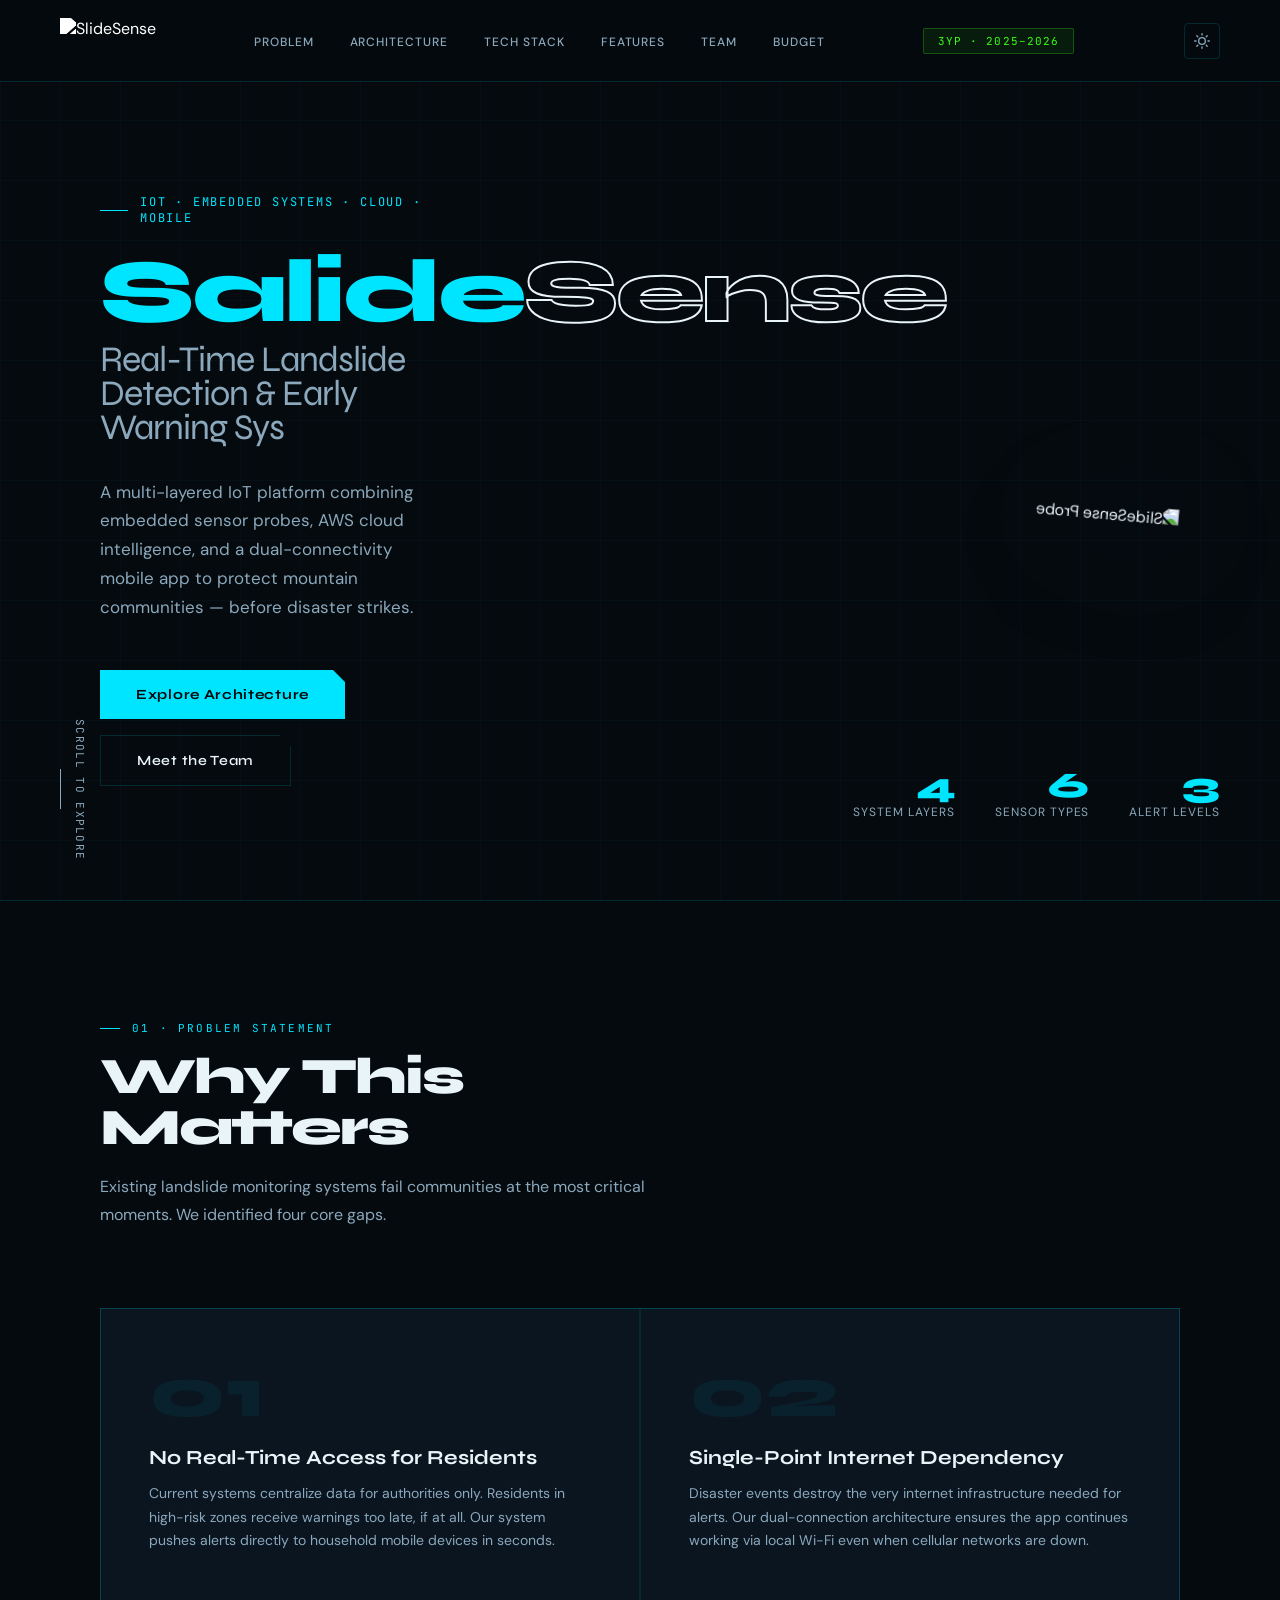
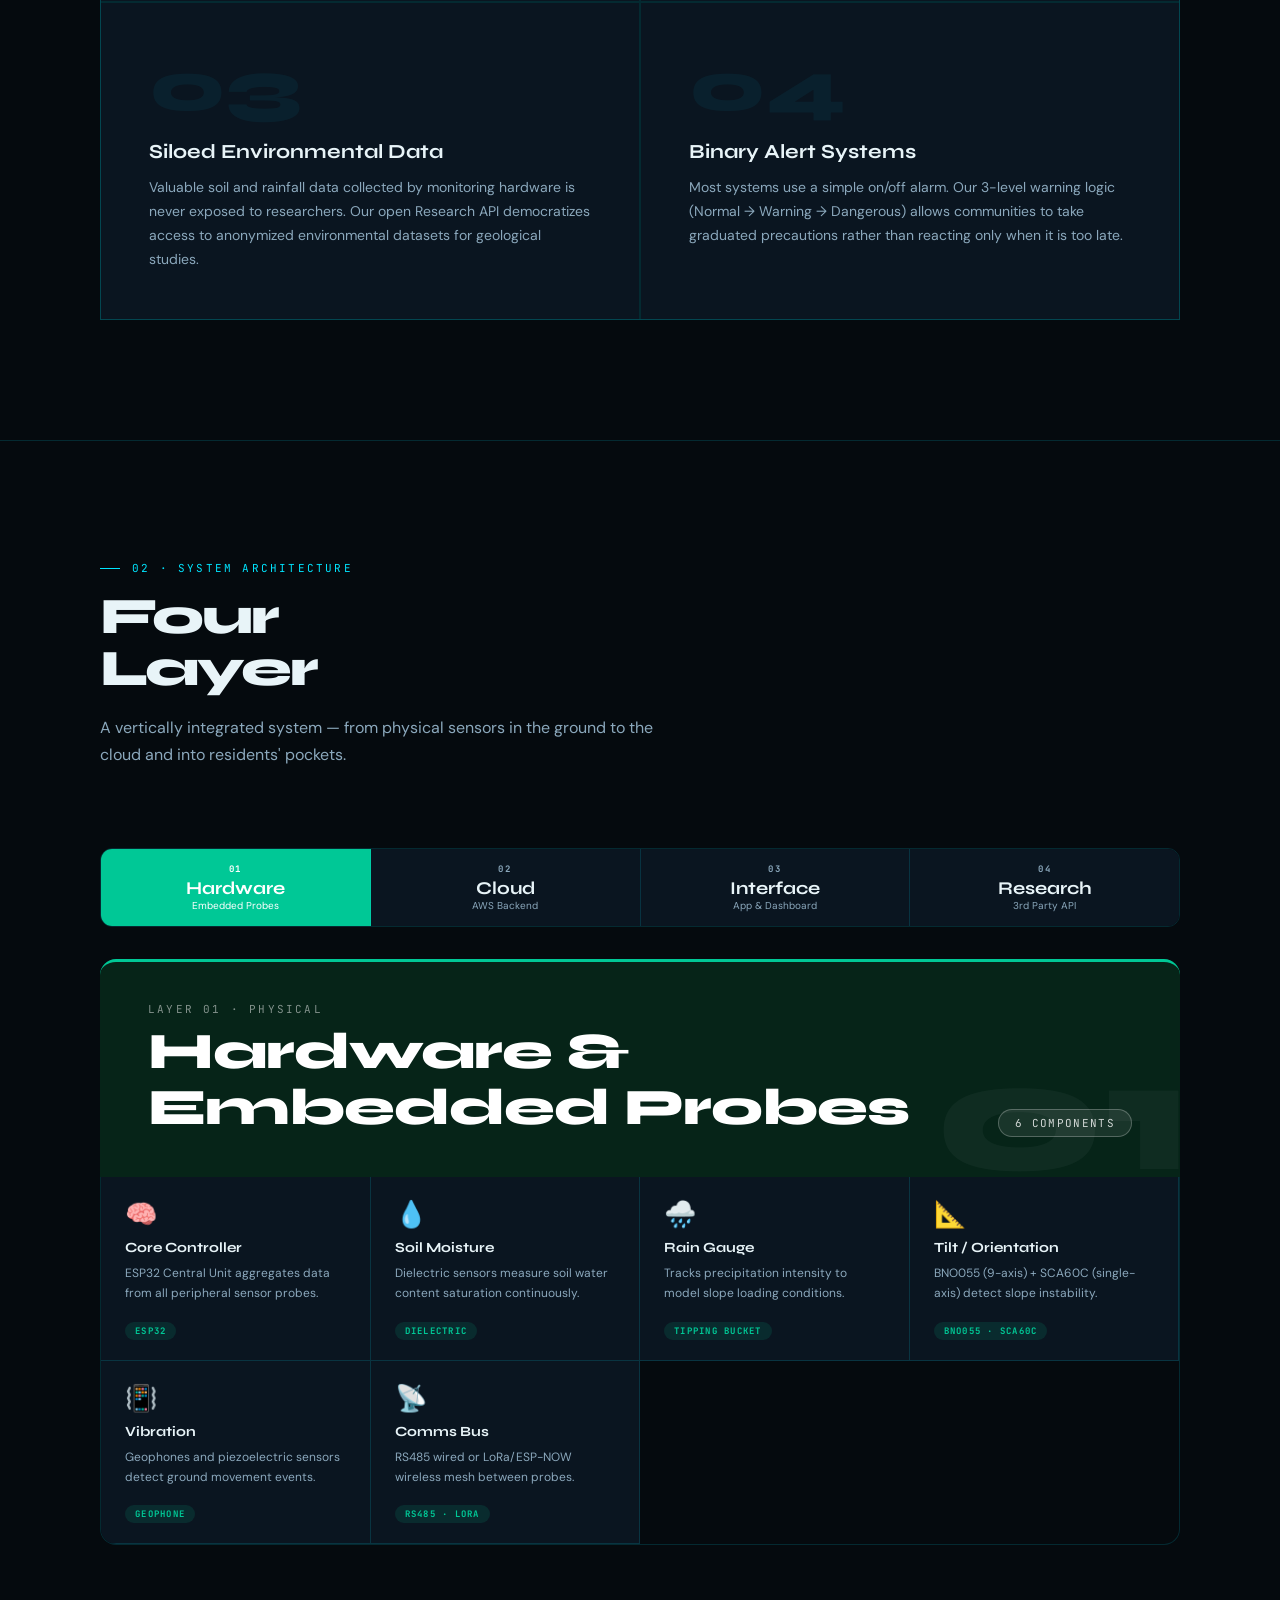
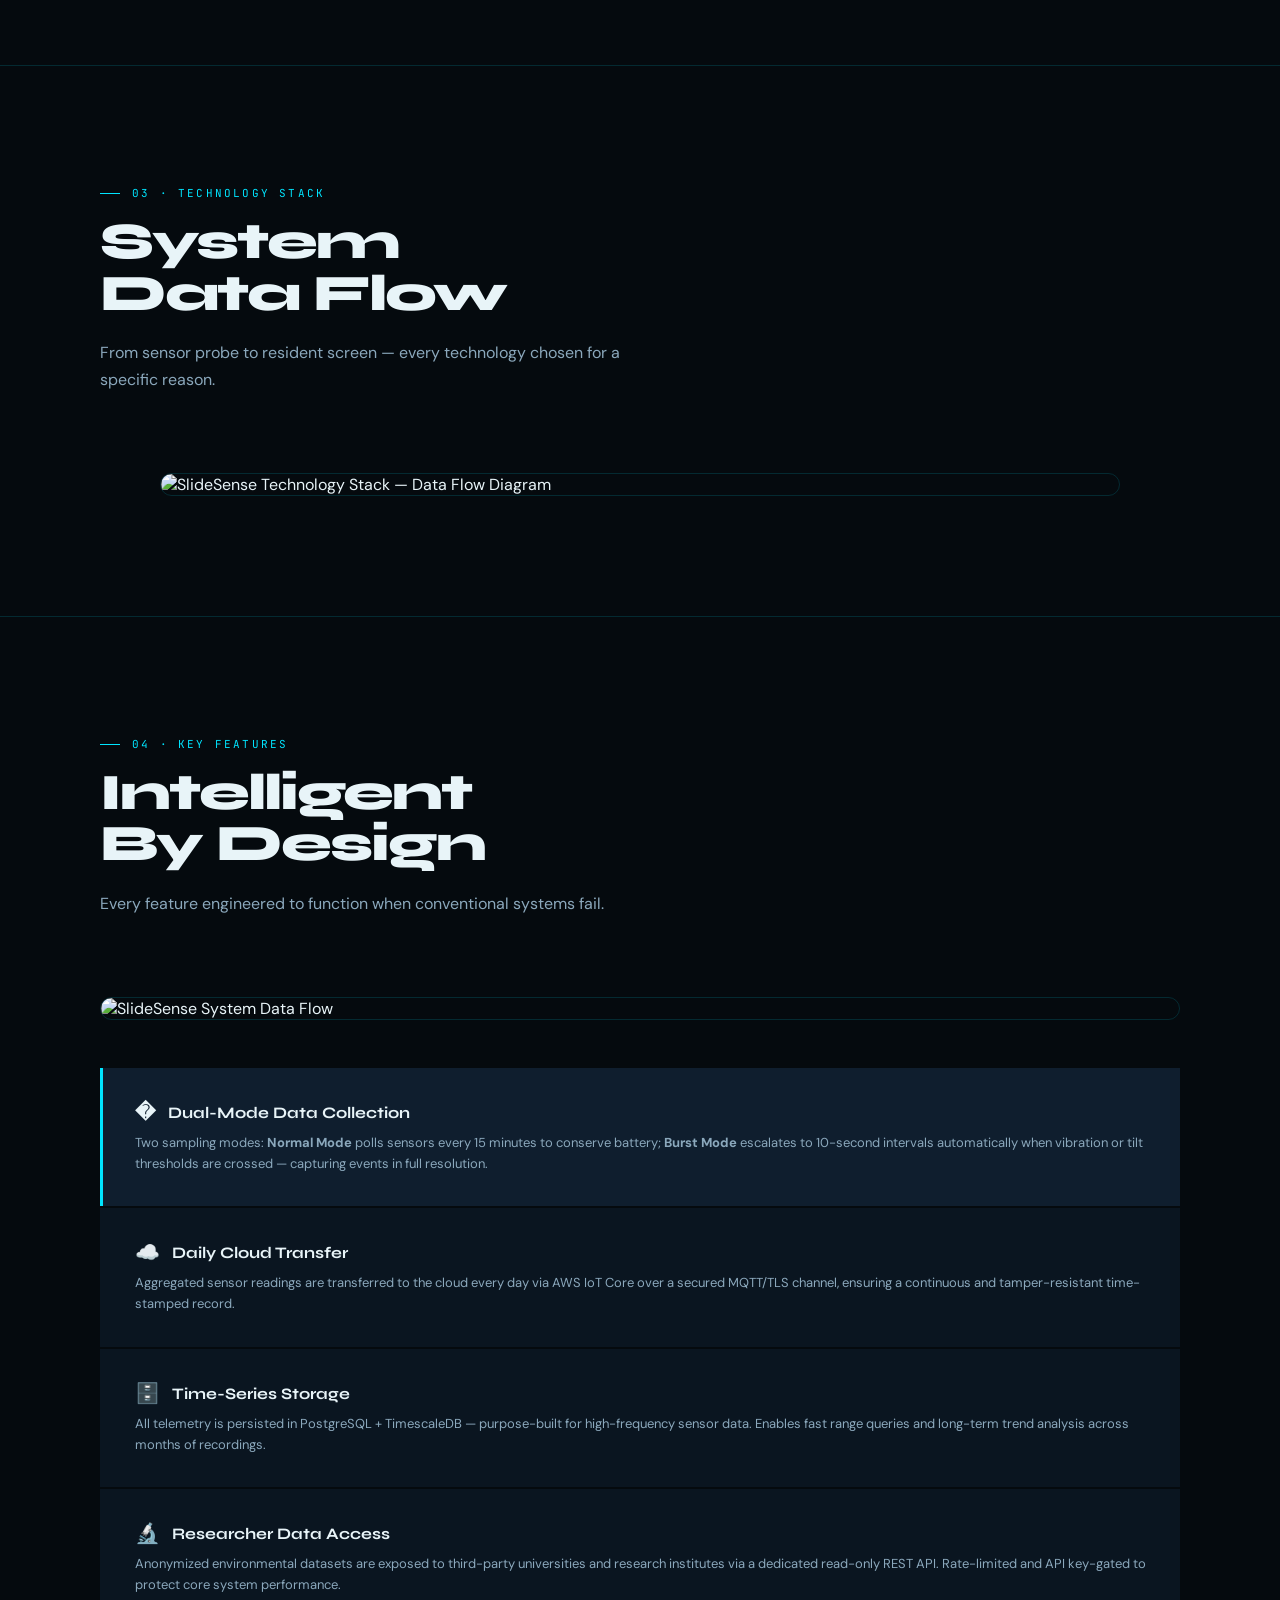
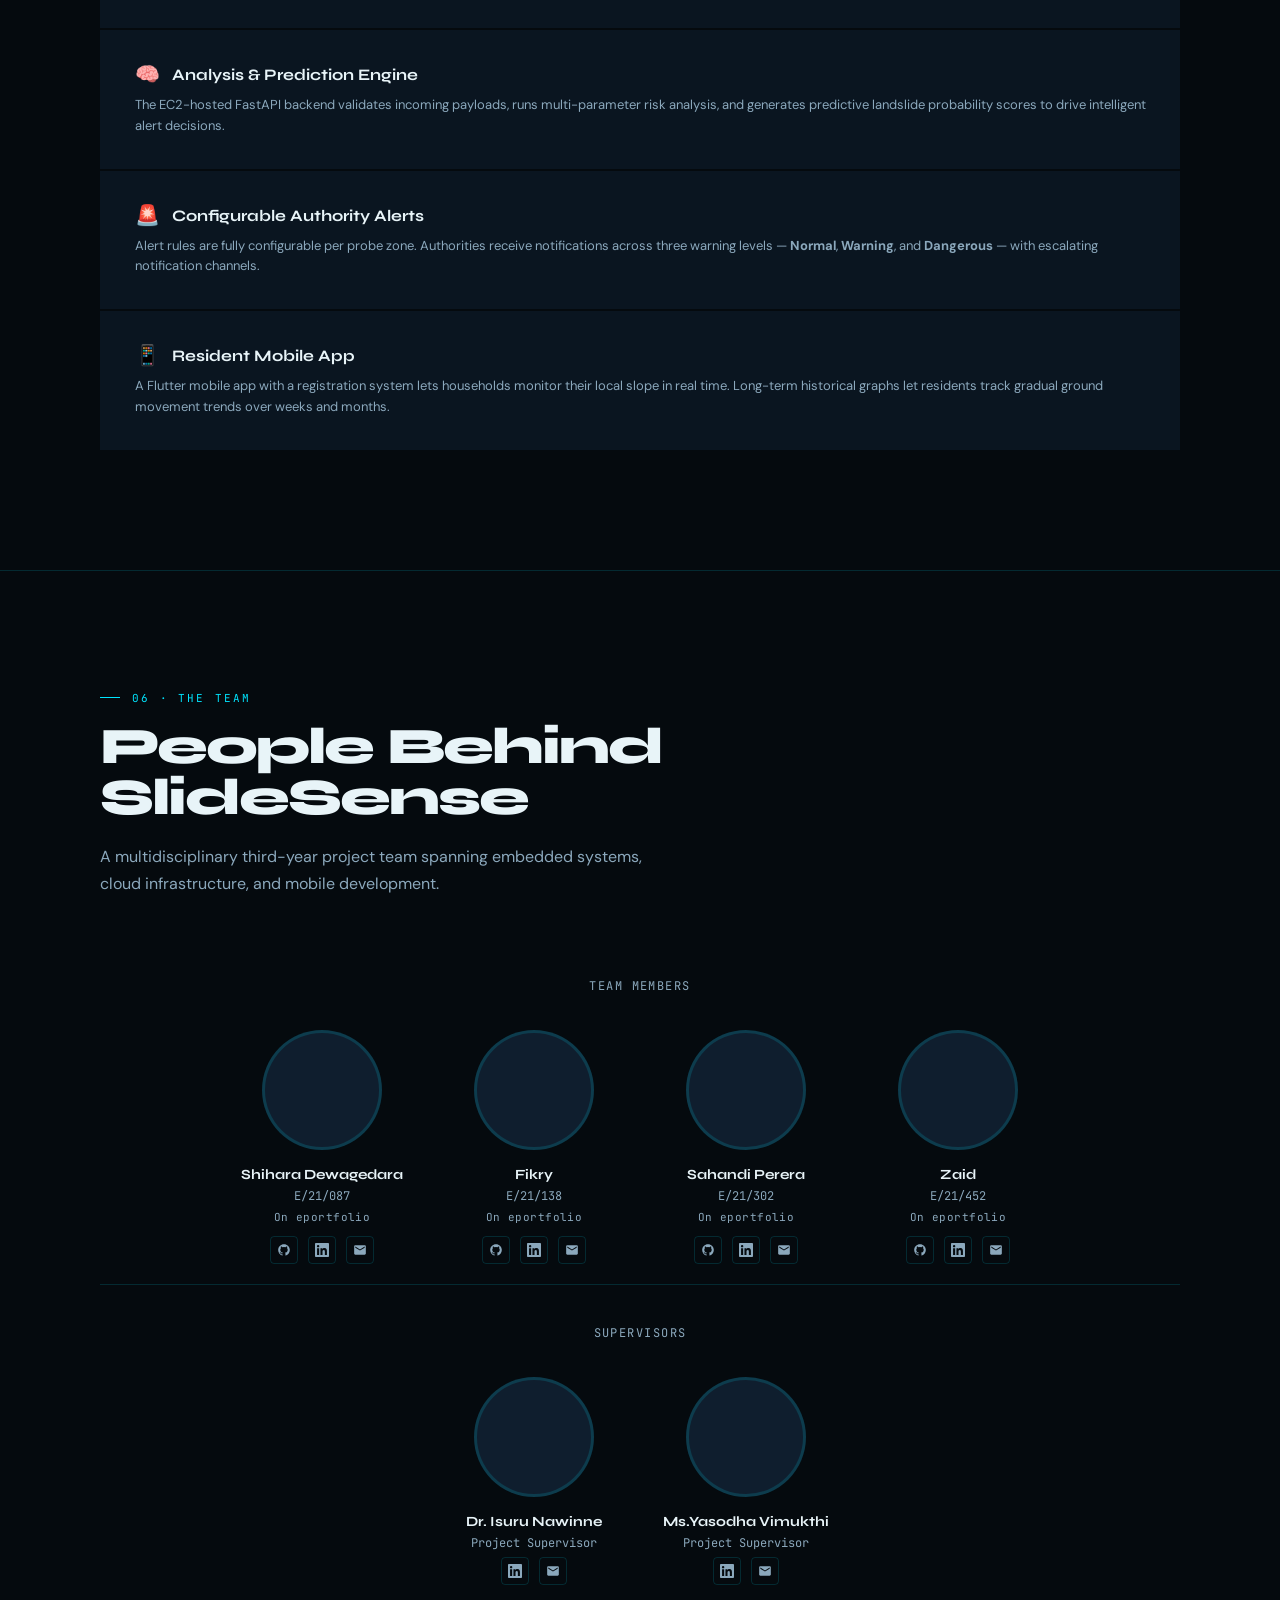
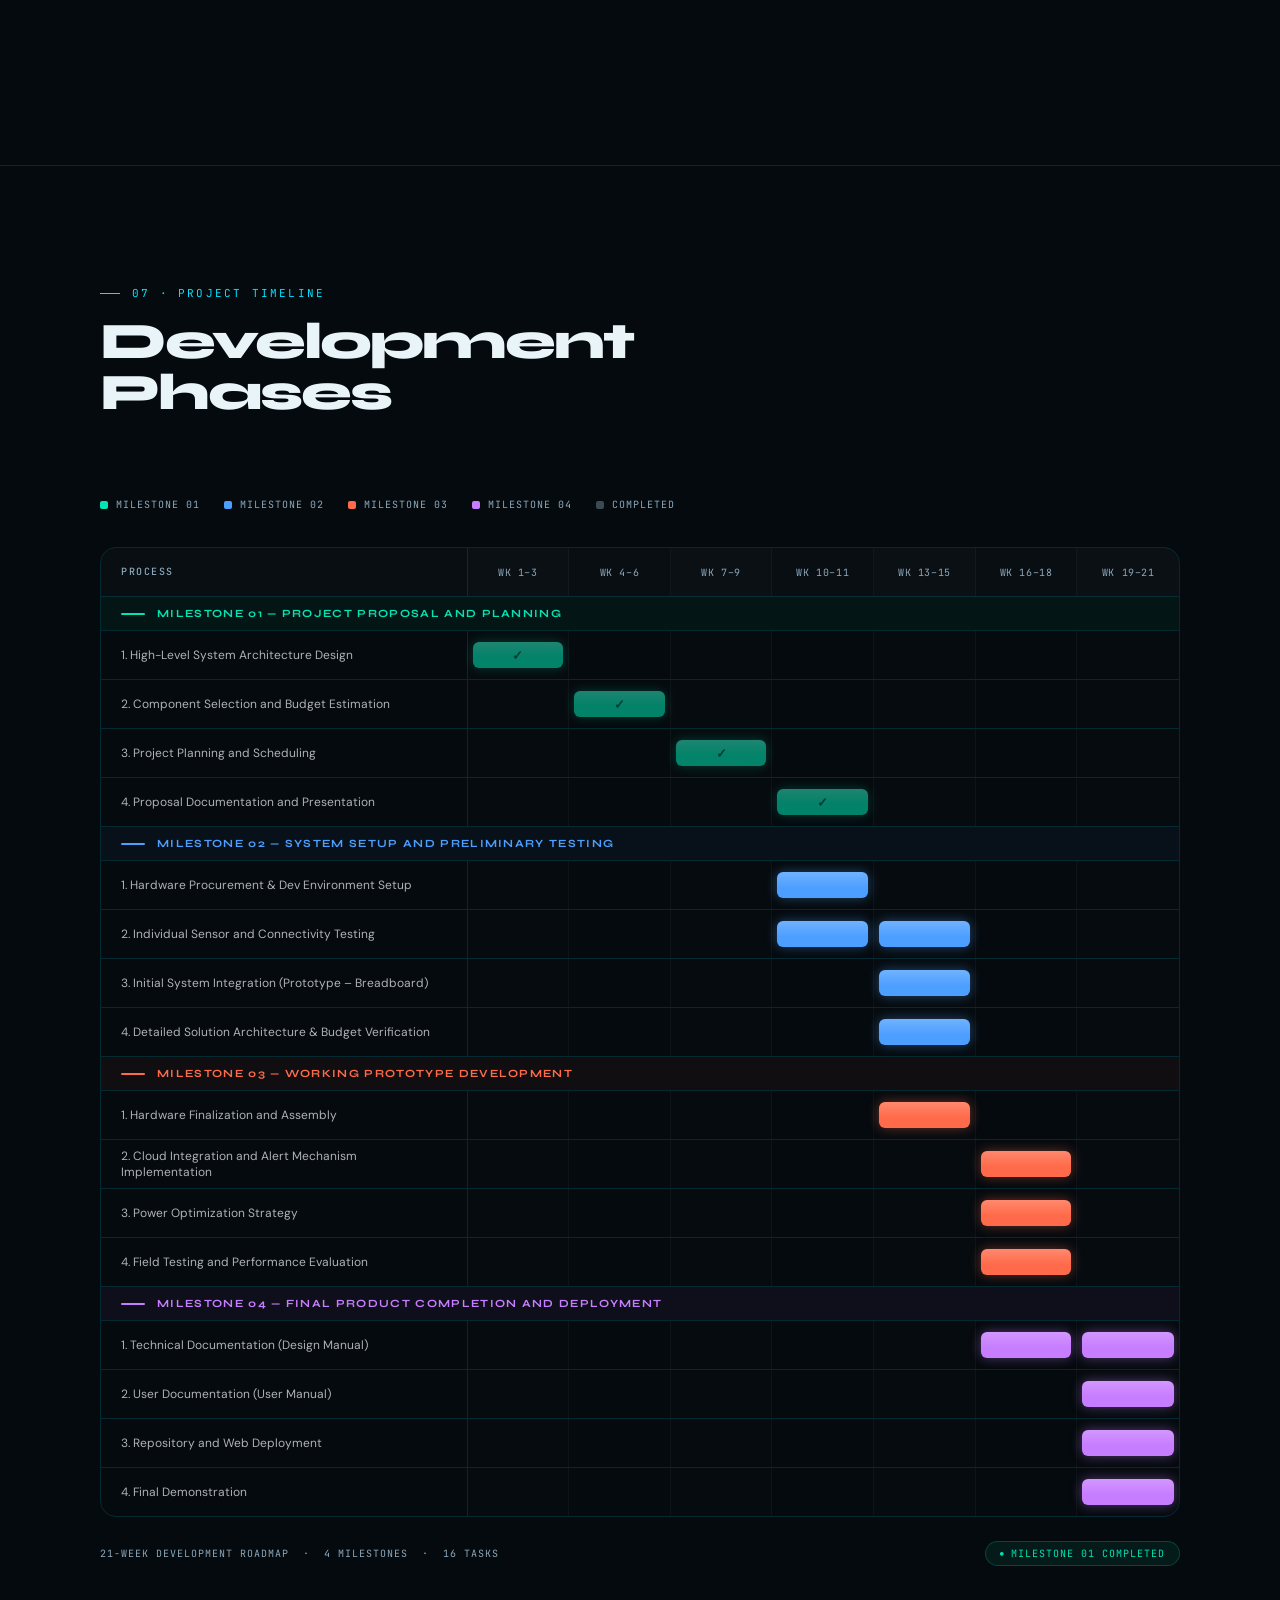
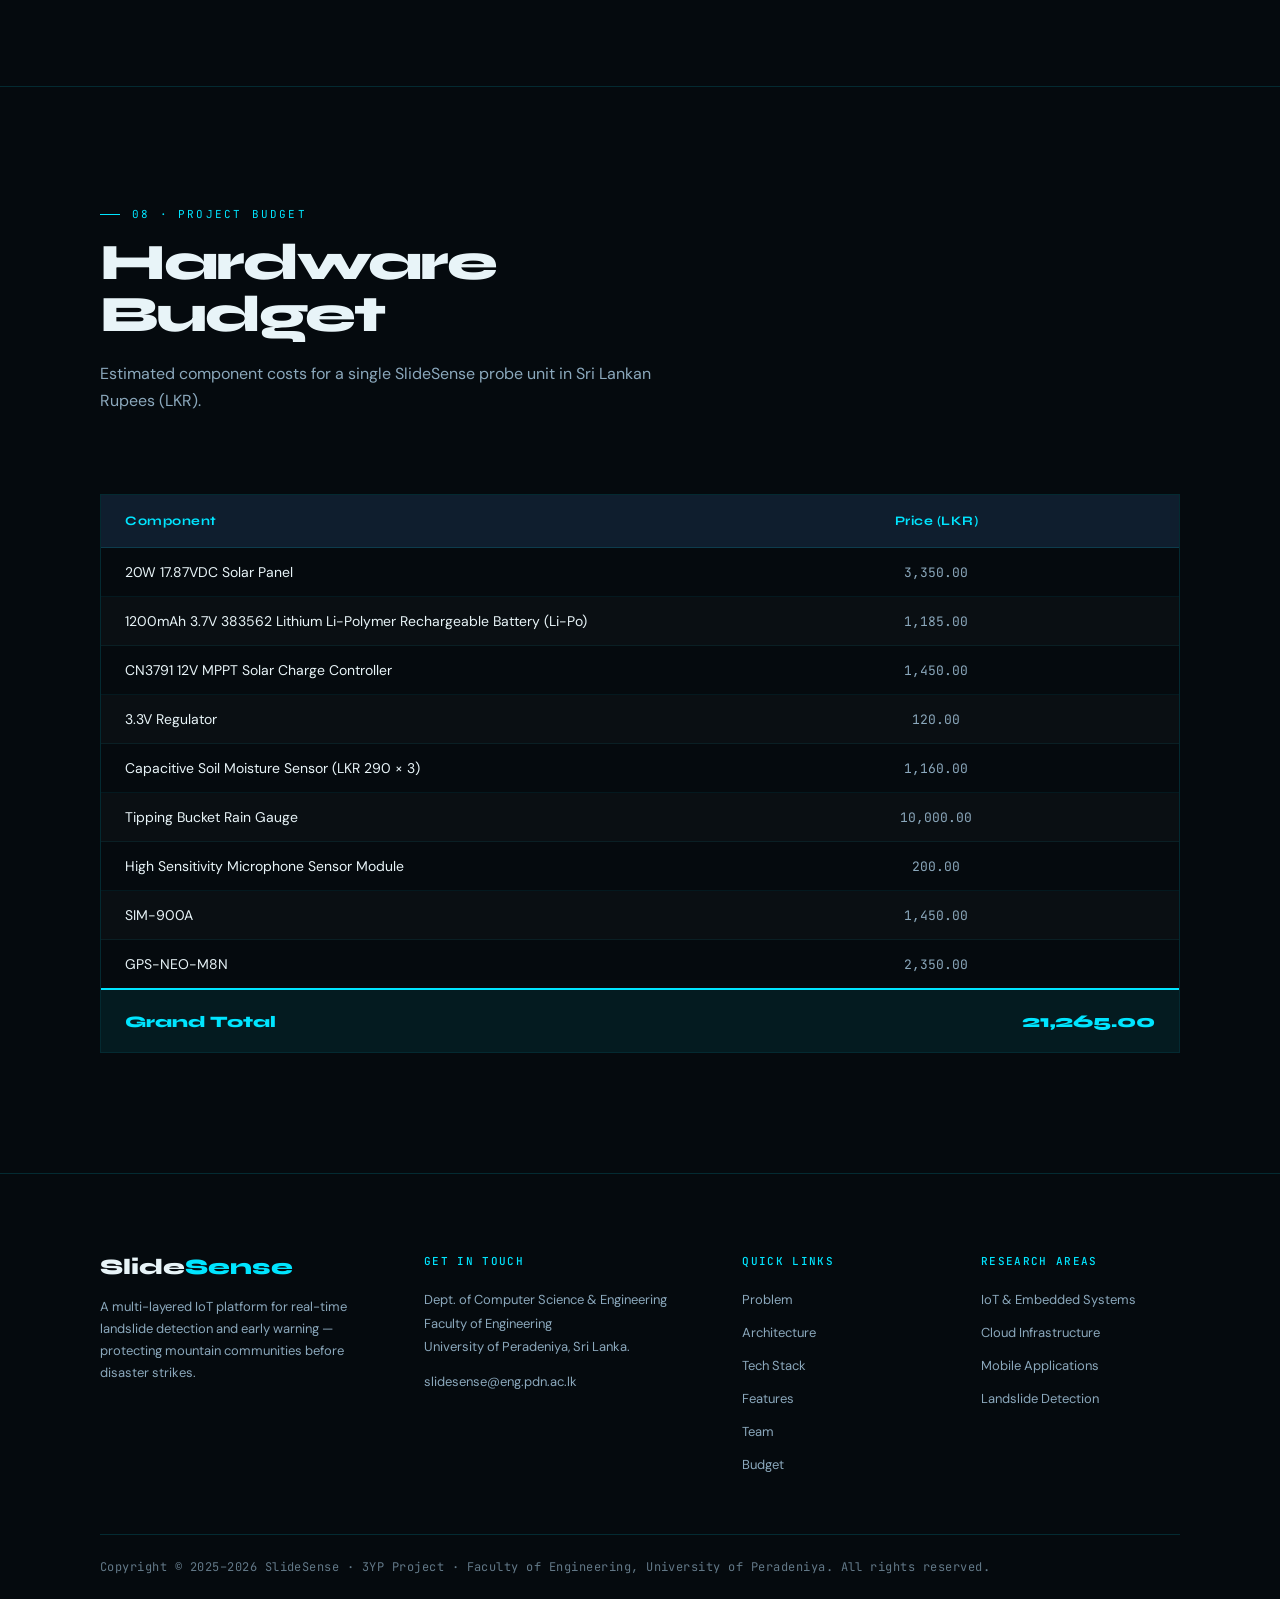
==== commit 89e0ec8d: "update web page" ====
--- a/index.html
+++ b/index.html
@@ -9,6 +9,7 @@
     <!-- Link to External CSS -->
     <link rel="stylesheet" href="style.css">
 </head>
+
 <body>
     <div class="gbg"></div>
     <nav>
@@ -18,7 +19,6 @@
             <li><a href="#architecture">Architecture</a></li>
             <li><a href="#techstack">Tech Stack</a></li>
             <li><a href="#features">Features</a></li>
-            <li><a href="#api">API</a></li>
             <li><a href="#team">Team</a></li>
             <li><a href="#budget">Budget</a></li>
         </ul>
@@ -29,13 +29,18 @@
             <!-- Moon icon (shown in light mode → click to go dark) -->
             <svg class="icon-moon" xmlns="http://www.w3.org/2000/svg" width="16" height="16" viewBox="0 0 24 24" fill="none" stroke="currentColor" stroke-width="2" stroke-linecap="round" stroke-linejoin="round"><path d="M21 12.79A9 9 0 1 1 11.21 3 7 7 0 0 0 21 12.79z"/></svg>
         </button>
+        <button class="nav-hamburger" id="nav-hamburger" aria-label="Open navigation menu" aria-expanded="false">
+            <span></span>
+            <span></span>
+            <span></span>
+        </button>
     </nav>
 
     <section id="hero">
         <div class="con hero-inner">
             <div class="hleft">
                 <div class="ht">IoT · Embedded Systems · Cloud · Mobile</div>
-                <h1><span class="g">Salide</span><span class="s">Sense</span><span class="sub">Real-Time Landslide Detection<br>&amp; Early Warning System</span></h1>
+                <h1><span class="g">Salide</span><span class="s">Sense</span><span class="sub typewriter-text" data-text="Real-Time Landslide Detection &amp; Early Warning System"></span></h1>
                 <p class="hd">A multi-layered IoT platform combining embedded sensor probes, AWS cloud intelligence, and a dual-connectivity mobile app to protect mountain communities — before disaster strikes.</p>
                 <div class="hb">
                     <a href="#architecture" class="bp">Explore Architecture</a>
@@ -70,58 +75,119 @@
         </div>
     </section>
 
+
+    <!-- Architecture Section -->
     <section id="architecture">
         <div class="con">
+
+            <!-- Header -->
             <div class="shd rev">
                 <div class="stg">02 · System Architecture</div>
-                <h2>Four-Layer<br>Architecture</h2>
-                <p class="sd">A vertically integrated system from physical sensors in the ground to the cloud and into residents' pockets.</p>
-            </div>
-            <div class="al rev">
-                <!-- Layer 01 -->
-                <div class="ay lhw">
-                    <div class="alb"><div class="an">LAYER 01</div><div class="am">Hardware</div><div class="as">Embedded Probes</div></div>
-                    <div class="ac">
-                        <div class="ai"><div class="aii">🧠</div><div class="ait">Core Controller</div><div class="aid">ESP32 Central Unit aggregates data from all peripheral sensor probes.</div><span class="ab">ESP32</span></div>
-                        <div class="ai"><div class="aii">💧</div><div class="ait">Soil Moisture</div><div class="aid">Dielectric sensors measure soil water content saturation continuously.</div><span class="ab">Dielectric</span></div>
-                        <div class="ai"><div class="aii">🌧️</div><div class="ait">Rain Gauge</div><div class="aid">Tracks precipitation intensity to model slope loading conditions.</div><span class="ab">Tipping Bucket</span></div>
-                        <div class="ai"><div class="aii">📐</div><div class="ait">Tilt / Orientation</div><div class="aid">BNO055 (9-axis) + SCA60C (single-axis) detect slope instability.</div><span class="ab">BNO055 · SCA60C</span></div>
-                        <div class="ai"><div class="aii">📳</div><div class="ait">Vibration</div><div class="aid">Geophones and piezoelectric sensors detect ground movement.</div><span class="ab">Geophone</span></div>
-                        <div class="ai"><div class="aii">📡</div><div class="ait">Comms Bus</div><div class="aid">RS485 wired or LoRa/ESP-NOW wireless mesh between probes.</div><span class="ab">RS485 · LoRa</span></div>
-                    </div>
-                </div>
-                <!-- Layer 02 -->
-                <div class="ay lcl">
-                    <div class="alb"><div class="an">LAYER 02</div><div class="am">Cloud</div><div class="as">AWS Backend</div></div>
-                    <div class="ac">
-                        <div class="ai"><div class="aii">☁️</div><div class="ait">AWS IoT Core</div><div class="aid">Managed MQTT broker with device shadows and certificate-based authentication.</div><span class="ab">MQTT · TLS</span></div>
-                        <div class="ai"><div class="aii">🖥️</div><div class="ait">EC2 Backend</div><div class="aid">FastAPI Python engine validates payloads, runs risk analysis, triggers alerts.</div><span class="ab">FastAPI · Python</span></div>
-                        <div class="ai"><div class="aii">📊</div><div class="ait">Time-Series DB</div><div class="aid">PostgreSQL + TimescaleDB for high-frequency sensor reads and range queries.</div><span class="ab">TimescaleDB</span></div>
-                        <div class="ai"><div class="aii">🗄️</div><div class="ait">Relational DB</div><div class="aid">AWS RDS stores user profiles, probe configurations, and alert history.</div><span class="ab">AWS RDS</span></div>
-                    </div>
-                </div>
-                <!-- Layer 03 -->
-                <div class="ay lap">
-                    <div class="alb"><div class="an">LAYER 03</div><div class="am">Interface</div><div class="as">App &amp; Dashboard</div></div>
-                    <div class="ac">
-                        <div class="ai"><div class="aii">📱</div><div class="ait">Mobile App</div><div class="aid">Flutter dual-mode: local Wi-Fi (direct probe) ↔ cellular cloud mode, auto-switching.</div><span class="ab">Flutter · JWT</span></div>
-                        <div class="ai"><div class="aii">🔐</div><div class="ait">Digital Key System</div><div class="aid">Max 2 authorized household devices connect locally to prevent overcrowding.</div><span class="ab">JWT · Device Auth</span></div>
-                        <div class="ai"><div class="aii">🖥️</div><div class="ait">Admin Dashboard</div><div class="aid">React web console for authorities to monitor probes, visualize trends, set thresholds.</div><span class="ab">React · Chart.js</span></div>
-                    </div>
-                </div>
-                <!-- Layer 04 -->
-                <div class="ay lar">
-                    <div class="alb"><div class="an">LAYER 04</div><div class="am">Research</div><div class="as">3rd Party API</div></div>
-                    <div class="ac">
-                        <div class="ai"><div class="aii">🔬</div><div class="ait">Public Research API</div><div class="aid">REST endpoints exposing anonymized environmental data to universities and institutes.</div><span class="ab">REST · Read-Only</span></div>
-                        <div class="ai"><div class="aii">⚡</div><div class="ait">Rate Limiting</div><div class="aid">API key-gated access protects core infrastructure from research load spikes.</div><span class="ab">API Keys</span></div>
-                        <div class="ai"><div class="aii">📈</div><div class="ait">Historical Datasets</div><div class="aid">Returns rainfall patterns, moisture retention trends spanning months of recordings.</div><span class="ab">Time-Series JSON</span></div>
-                    </div>
-                </div>
-            </div>
-        </div>
-    </section>
-
+                <h2>Four<br>Layer</h2>
+                <p class="sd">A vertically integrated system — from physical sensors in the ground to the cloud and into residents' pockets.</p>
+            </div>
+
+            <!-- Tabs -->
+            <div class="arc-tabs rev">
+                <div class="arc-tab arc-t1 active" onclick="arcSwitchTab(0)">
+                    <div class="arc-tab-num">01</div>
+                    <div class="arc-tab-name">Hardware</div>
+                    <div class="arc-tab-sub">Embedded Probes</div>
+                </div>
+                <div class="arc-tab arc-t2" onclick="arcSwitchTab(1)">
+                    <div class="arc-tab-num">02</div>
+                    <div class="arc-tab-name">Cloud</div>
+                    <div class="arc-tab-sub">AWS Backend</div>
+                </div>
+                <div class="arc-tab arc-t3" onclick="arcSwitchTab(2)">
+                    <div class="arc-tab-num">03</div>
+                    <div class="arc-tab-name">Interface</div>
+                    <div class="arc-tab-sub">App &amp; Dashboard</div>
+                </div>
+                <div class="arc-tab arc-t4" onclick="arcSwitchTab(3)">
+                    <div class="arc-tab-num">04</div>
+                    <div class="arc-tab-name">Research</div>
+                    <div class="arc-tab-sub">3rd Party API</div>
+                </div>
+            </div>
+
+            <!-- Panels -->
+            <div class="arc-panels">
+
+                <!-- Panel 1 — Hardware -->
+                <div class="arc-panel arc-p1 active">
+                    <div class="arc-panel-hero" data-num="01">
+                        <div>
+                            <div class="arc-hero-tag">Layer 01 · Physical</div>
+                            <div class="arc-hero-title">Hardware &amp;<br>Embedded Probes</div>
+                        </div>
+                        <div class="arc-hero-badge">6 Components</div>
+                    </div>
+                    <div class="arc-panel-items">
+                        <div class="arc-pitem"><span class="arc-pitem-icon">🧠</span><div class="arc-pitem-title">Core Controller</div><div class="arc-pitem-desc">ESP32 Central Unit aggregates data from all peripheral sensor probes.</div><span class="arc-pitem-tag">ESP32</span></div>
+                        <div class="arc-pitem"><span class="arc-pitem-icon">💧</span><div class="arc-pitem-title">Soil Moisture</div><div class="arc-pitem-desc">Dielectric sensors measure soil water content saturation continuously.</div><span class="arc-pitem-tag">Dielectric</span></div>
+                        <div class="arc-pitem"><span class="arc-pitem-icon">🌧️</span><div class="arc-pitem-title">Rain Gauge</div><div class="arc-pitem-desc">Tracks precipitation intensity to model slope loading conditions.</div><span class="arc-pitem-tag">Tipping Bucket</span></div>
+                        <div class="arc-pitem"><span class="arc-pitem-icon">📐</span><div class="arc-pitem-title">Tilt / Orientation</div><div class="arc-pitem-desc">BNO055 (9-axis) + SCA60C (single-axis) detect slope instability.</div><span class="arc-pitem-tag">BNO055 · SCA60C</span></div>
+                        <div class="arc-pitem"><span class="arc-pitem-icon">📳</span><div class="arc-pitem-title">Vibration</div><div class="arc-pitem-desc">Geophones and piezoelectric sensors detect ground movement events.</div><span class="arc-pitem-tag">Geophone</span></div>
+                        <div class="arc-pitem"><span class="arc-pitem-icon">📡</span><div class="arc-pitem-title">Comms Bus</div><div class="arc-pitem-desc">RS485 wired or LoRa/ESP-NOW wireless mesh between probes.</div><span class="arc-pitem-tag">RS485 · LoRa</span></div>
+                    </div>
+                </div>
+
+                <!-- Panel 2 — Cloud -->
+                <div class="arc-panel arc-p2">
+                    <div class="arc-panel-hero" data-num="02">
+                        <div>
+                            <div class="arc-hero-tag">Layer 02 · Backend</div>
+                            <div class="arc-hero-title">Cloud &amp;<br>AWS Backend</div>
+                        </div>
+                        <div class="arc-hero-badge">4 Services</div>
+                    </div>
+                    <div class="arc-panel-items">
+                        <div class="arc-pitem"><span class="arc-pitem-icon">☁️</span><div class="arc-pitem-title">AWS IoT Core</div><div class="arc-pitem-desc">Managed MQTT broker with device shadows and certificate-based authentication.</div><span class="arc-pitem-tag">MQTT · TLS</span></div>
+                        <div class="arc-pitem"><span class="arc-pitem-icon">🖥️</span><div class="arc-pitem-title">EC2 Backend</div><div class="arc-pitem-desc">FastAPI Python engine validates payloads, runs risk analysis, triggers alerts.</div><span class="arc-pitem-tag">FastAPI · Python</span></div>
+                        <div class="arc-pitem"><span class="arc-pitem-icon">📊</span><div class="arc-pitem-title">Time-Series DB</div><div class="arc-pitem-desc">PostgreSQL + TimescaleDB for high-frequency sensor reads and range queries.</div><span class="arc-pitem-tag">TimescaleDB</span></div>
+                        <div class="arc-pitem"><span class="arc-pitem-icon">🗄️</span><div class="arc-pitem-title">Relational DB</div><div class="arc-pitem-desc">AWS RDS stores user profiles, probe configurations, and alert history.</div><span class="arc-pitem-tag">AWS RDS</span></div>
+                    </div>
+                </div>
+
+                <!-- Panel 3 — Interface -->
+                <div class="arc-panel arc-p3">
+                    <div class="arc-panel-hero" data-num="03">
+                        <div>
+                            <div class="arc-hero-tag">Layer 03 · Frontend</div>
+                            <div class="arc-hero-title">Interface &amp;<br>Applications</div>
+                        </div>
+                        <div class="arc-hero-badge">3 Surfaces</div>
+                    </div>
+                    <div class="arc-panel-items">
+                        <div class="arc-pitem"><span class="arc-pitem-icon">📱</span><div class="arc-pitem-title">Mobile App</div><div class="arc-pitem-desc">Flutter dual-mode: local Wi-Fi (direct probe) ↔ cellular cloud, auto-switching.</div><span class="arc-pitem-tag">Flutter · JWT</span></div>
+                        <div class="arc-pitem"><span class="arc-pitem-icon">🔐</span><div class="arc-pitem-title">Digital Key System</div><div class="arc-pitem-desc">Max 2 authorized household devices connect locally to prevent overcrowding.</div><span class="arc-pitem-tag">JWT · Device Auth</span></div>
+                        <div class="arc-pitem"><span class="arc-pitem-icon">🖥️</span><div class="arc-pitem-title">Admin Dashboard</div><div class="arc-pitem-desc">React web console for authorities to monitor probes, visualize trends, set thresholds.</div><span class="arc-pitem-tag">React · Chart.js</span></div>
+                    </div>
+                </div>
+
+                <!-- Panel 4 — Research -->
+                <div class="arc-panel arc-p4">
+                    <div class="arc-panel-hero" data-num="04">
+                        <div>
+                            <div class="arc-hero-tag">Layer 04 · Open Data</div>
+                            <div class="arc-hero-title">Research &amp;<br>3rd Party API</div>
+                        </div>
+                        <div class="arc-hero-badge">3 Endpoints</div>
+                    </div>
+                    <div class="arc-panel-items">
+                        <div class="arc-pitem"><span class="arc-pitem-icon">🔬</span><div class="arc-pitem-title">Public Research API</div><div class="arc-pitem-desc">REST endpoints exposing anonymized environmental data to universities and institutes.</div><span class="arc-pitem-tag">REST · Read-Only</span></div>
+                        <div class="arc-pitem"><span class="arc-pitem-icon">⚡</span><div class="arc-pitem-title">Rate Limiting</div><div class="arc-pitem-desc">API key-gated access protects core infrastructure from research load spikes.</div><span class="arc-pitem-tag">API Keys</span></div>
+                        <div class="arc-pitem"><span class="arc-pitem-icon">📈</span><div class="arc-pitem-title">Historical Datasets</div><div class="arc-pitem-desc">Returns rainfall patterns, moisture retention trends spanning months of recordings.</div><span class="arc-pitem-tag">Time-Series JSON</span></div>
+                    </div>
+                </div>
+
+            </div><!-- /.arc-panels -->
+        </div>
+    </section>
+
+
+    <!-- TechStack Section -->
     <section id="techstack">
         <div class="con">
             <div class="shd rev">
@@ -130,123 +196,20 @@
                 <p class="sd">From sensor probe to resident screen — every technology chosen for a specific reason.</p>
             </div>
 
-            <div class="ts-diagram rev">
-
-                <!-- STAGE 1: EDGE -->
-                <div class="ts-stage">
-                    <div class="ts-stage-hdr"><span class="ts-stage-num">01</span>Edge Layer</div>
-                    <div class="ts-flow-col">
-                        <div class="ts-chip" style="--bc:#9b59b6">
-                            <div class="ts-chip-ico">📡</div>
-                            <div class="ts-chip-body">
-                                <div class="ts-chip-name">IoT Sensor Probe</div>
-                                <div class="ts-chip-sub">ESP32 · 6 Sensor Types</div>
-                                <div class="ts-chip-tags"><span>Soil</span><span>Rain</span><span>Tilt</span><span>Vibration</span></div>
-                            </div>
-                        </div>
-                        <div class="ts-vconn"><span class="ts-conn-label">MQTT / TLS</span></div>
-                        <div class="ts-chip" style="--bc:#7AA116">
-                            <div class="ts-chip-ico ts-chip-ico-text" style="background:#7AA116">IoT</div>
-                            <div class="ts-chip-body">
-                                <div class="ts-chip-name">AWS IoT Core</div>
-                                <div class="ts-chip-sub">Device Shadows · Cert Auth</div>
-                                <div class="ts-chip-tags"><span>MQTT Broker</span><span>mTLS</span></div>
-                            </div>
-                        </div>
-                    </div>
-                </div>
-
-                <div class="ts-harrow"><svg viewBox="0 0 60 24" fill="none"><path d="M0 12 H52 M44 4 L52 12 L44 20" stroke="#1a8fa8" stroke-width="2" stroke-linecap="round" stroke-linejoin="round"/></svg></div>
-
-                <!-- STAGE 2: CLOUD BACKEND -->
-                <div class="ts-stage ts-stage-wide">
-                    <div class="ts-stage-hdr"><span class="ts-stage-num">02</span>Cloud Backend</div>
-                    <div class="ts-flow-col">
-                        <div class="ts-chip-row">
-                            <div class="ts-chip ts-chip-half" style="--bc:#FF9900">
-                                <div class="ts-chip-ico ts-chip-ico-text" style="background:#FF9900">λ</div>
-                                <div class="ts-chip-body">
-                                    <div class="ts-chip-name">AWS Lambda</div>
-                                    <div class="ts-chip-sub">Serverless triggers</div>
-                                </div>
-                            </div>
-                            <div class="ts-chip ts-chip-half" style="--bc:#FFCA28">
-                                <div class="ts-chip-ico">🔥</div>
-                                <div class="ts-chip-body">
-                                    <div class="ts-chip-name">Firebase FCM</div>
-                                    <div class="ts-chip-sub">Push notifications</div>
-                                </div>
-                            </div>
-                        </div>
-                        <div class="ts-vconn"></div>
-                        <div class="ts-chip" style="--bc:#FF9900">
-                            <div class="ts-chip-ico ts-chip-ico-text" style="background:#FF9900">EC2</div>
-                            <div class="ts-chip-body">
-                                <div class="ts-chip-name">Amazon EC2</div>
-                                <div class="ts-chip-sub">Python · FastAPI · JWT</div>
-                                <div class="ts-chip-tags"><span>Risk Engine</span><span>Async I/O</span><span>API Keys</span></div>
-                            </div>
-                        </div>
-                        <div class="ts-vconn"></div>
-                        <div class="ts-chip-row">
-                            <div class="ts-chip ts-chip-half" style="--bc:#336791">
-                                <div class="ts-chip-ico">🐘</div>
-                                <div class="ts-chip-body">
-                                    <div class="ts-chip-name">PostgreSQL<br>+ TimescaleDB</div>
-                                    <div class="ts-chip-sub">Time-series data</div>
-                                </div>
-                            </div>
-                            <div class="ts-chip ts-chip-half" style="--bc:#527FFF">
-                                <div class="ts-chip-ico ts-chip-ico-text" style="background:#527FFF">RDS</div>
-                                <div class="ts-chip-body">
-                                    <div class="ts-chip-name">Amazon RDS</div>
-                                    <div class="ts-chip-sub">User profiles · Config</div>
-                                </div>
-                            </div>
-                        </div>
-                    </div>
-                </div>
-
-                <div class="ts-harrow"><svg viewBox="0 0 60 24" fill="none"><path d="M0 12 H52 M44 4 L52 12 L44 20" stroke="#1a8fa8" stroke-width="2" stroke-linecap="round" stroke-linejoin="round"/></svg></div>
-
-                <!-- STAGE 3: INTERFACES -->
-                <div class="ts-stage">
-                    <div class="ts-stage-hdr"><span class="ts-stage-num">03</span>Interface Layer</div>
-                    <div class="ts-flow-col">
-                        <div class="ts-chip" style="--bc:#54C5F8">
-                            <div class="ts-chip-ico">📱</div>
-                            <div class="ts-chip-body">
-                                <div class="ts-chip-name">Flutter Mobile App</div>
-                                <div class="ts-chip-sub">Android · iOS · Dual-mode</div>
-                                <div class="ts-chip-tags"><span>Wi-Fi Direct</span><span>Cellular</span><span>Alarms</span></div>
-                            </div>
-                        </div>
-                        <div class="ts-vconn"><span class="ts-conn-label">WebSockets · REST · HTTPS</span></div>
-                        <div class="ts-chip" style="--bc:#00e5ff">
-                            <div class="ts-chip-ico">🔒</div>
-                            <div class="ts-chip-body">
-                                <div class="ts-chip-name">Secure API Layer</div>
-                                <div class="ts-chip-sub">REST · WebSockets · HTTPS</div>
-                                <div class="ts-chip-tags"><span>JWT Auth</span><span>Rate Limiting</span></div>
-                            </div>
-                        </div>
-                        <div class="ts-vconn"></div>
-                        <div class="ts-chip" style="--bc:#61DAFB">
-                            <div class="ts-chip-ico">⚛</div>
-                            <div class="ts-chip-body">
-                                <div class="ts-chip-name">React Admin Dashboard</div>
-                                <div class="ts-chip-sub">Real-time charts · Thresholds</div>
-                                <div class="ts-chip-tags"><span>Chart.js</span><span>Live Data</span></div>
-                            </div>
-                        </div>
-                    </div>
-                </div>
-
-            </div>
-        </div>
-    </section>
-    </section>
-
+            <div class="tsf-img rev">
+                <img
+                    src="./images/TechStack.png"
+                    alt="SlideSense Technology Stack — Data Flow Diagram"
+                    class="tsf-diagram"
+                >
+            </div>
+
+        </div>
+    </section>
+
+
+
+    <!-- Features Section -->
     <section id="features">
         <div class="con">
             <div class="shd rev">
@@ -255,81 +218,28 @@
                 <p class="sd">Every feature engineered to function when conventional systems fail.</p>
             </div>
             <div class="fl2">
+                <div class="fv rev">
+                    <img
+                        src="./images/dataflow.png"
+                        alt="SlideSense System Data Flow"
+                        class="feature-flow-img"
+                    >
+                </div>
                 <div class="flist rev">
-                    <div class="fi act"><div class="fit"><span class="fic">🚨</span> 3-Level Alert Logic</div><p class="fd">Normal, Warning, and Dangerous states driven by multi-parameter analysis. Dangerous only triggers when multiple critical thresholds breach simultaneously — preventing false alarms while guaranteeing real ones.</p></div>
-                    <div class="fi"><div class="fit"><span class="fic">📡</span> Dual-Connection Mobile App</div><p class="fd">At home: connects directly to the local ESP32 hub via Wi-Fi for second-by-second readings. Away: switches to cellular cloud mode. Continues working even when internet infrastructure is destroyed.</p></div>
-                    <div class="fi"><div class="fit"><span class="fic">⚡</span> Adaptive Sampling Rate</div><p class="fd">15-minute intervals in normal mode conserves probe battery. Automatically escalates to 10-second burst mode when vibration or tilt thresholds are crossed — capturing events in full resolution.</p></div>
-                    <div class="fi"><div class="fit"><span class="fic">🔑</span> Digital Key Access Control</div><p class="fd">Max 2 authorized household devices connect to the local probe network. Prevents overcrowding during emergencies and ensures priority access for residents rather than bystanders.</p></div>
-                    <div class="fi"><div class="fit"><span class="fic">🔬</span> Open Research API</div><p class="fd">Anonymized environmental data exposed to third-party researchers via dedicated read-only API. Rate-limited and API key-gated to protect core system performance from research load.</p></div>
-                </div>
-                <div class="fv rev">
-                    <div class="ad">
-                        <div class="adh">// live alert monitor — probe-network-01</div>
-                        <div class="ale nor"><div><div class="als">● NORMAL</div><div class="alv">All parameters within safe bounds</div></div><div style="font-family:'JetBrains Mono';font-size:11px;color:#4a6a7a;">STATE A</div></div>
-                        <div class="ale war"><div><div class="als">⚠ WARNING</div><div class="alv">Moisture threshold exceeded: 72%</div></div><div style="font-family:'JetBrains Mono';font-size:11px;color:#4a6a7a;">STATE B</div></div>
-                        <div class="ale dan"><div><div class="als">🔴 DANGEROUS</div><div class="alv">Vibration + High Moisture + Tilt Active</div></div><div style="font-family:'JetBrains Mono';font-size:11px;color:#4a6a7a;">STATE C</div></div>
-                        <div class="sr">
-                            <div class="ro"><div class="rl">Soil Moisture</div><div class="rv">34.2<span class="ru">%</span></div></div>
-                            <div class="ro"><div class="rl">Rainfall Rate</div><div class="rv">2.4<span class="ru"> mm/hr</span></div></div>
-                            <div class="ro"><div class="rl">Tilt Angle</div><div class="rv">1.2<span class="ru">°</span></div></div>
-                            <div class="ro"><div class="rl">Vibration</div><div class="rv">0.03<span class="ru"> g</span></div></div>
-                        </div>
-                    </div>
-                </div>
-            </div>
-        </div>
-    </section>
-
-    <section id="api">
-        <div class="con">
-            <div class="shd rev">
-                <div class="stg">05 · Research API</div>
-                <h2>Open Data<br>for Science</h2>
-                <p class="sd">A dedicated, secure API layer allowing universities and geological institutes to access environmental datasets without touching user-sensitive infrastructure.</p>
-            </div>
-            <div class="apl">
-                <div class="rev">
-                    <div class="epl">
-                        <div class="ep"><span class="mt get">GET</span><div><div class="epath">/api/v1/public/rainfall-history</div><div class="edesc">Time-series precipitation data for a specified region and date range</div></div></div>
-                        <div class="ep"><span class="mt get">GET</span><div><div class="epath">/api/v1/public/soil-saturation</div><div class="edesc">Moisture retention logs for agricultural and geological studies</div></div></div>
-                        <div class="ep"><span class="mt get">GET</span><div><div class="epath">/api/v1/public/tilt-history</div><div class="edesc">Historical slope angle readings for terrain stability analysis</div></div></div>
-                        <div class="ep"><span class="mt get">GET</span><div><div class="epath">/api/v1/public/events</div><div class="edesc">Logged event records when alert levels exceeded thresholds</div></div></div>
-                    </div>
-                    <div style="margin-top:32px;padding:24px 32px;background:var(--bg2);border:1px solid var(--bdr);display:flex;gap:40px;flex-wrap:wrap;">
-                        <div><div style="font-family:'JetBrains Mono';font-size:11px;color:var(--t2);letter-spacing:.1em;margin-bottom:6px;">ACCESS</div><div style="font-family:'Syne';font-size:16px;font-weight:700;">API Key Required</div></div>
-                        <div><div style="font-family:'JetBrains Mono';font-size:11px;color:var(--t2);letter-spacing:.1em;margin-bottom:6px;">PERMISSIONS</div><div style="font-family:'Syne';font-size:16px;font-weight:700;">Read-Only</div></div>
-                        <div><div style="font-family:'JetBrains Mono';font-size:11px;color:var(--t2);letter-spacing:.1em;margin-bottom:6px;">RATE LIMIT</div><div style="font-family:'Syne';font-size:16px;font-weight:700;">1000 req/day</div></div>
-                    </div>
-                </div>
-                <div class="cb rev">
-{<br>
-&nbsp;&nbsp;<span class="ck">"region"</span>: <span class="cs">"uva-highlands-lk"</span>,<br>
-&nbsp;&nbsp;<span class="ck">"unit"</span>: <span class="cs">"mm/hr"</span>,<br>
-&nbsp;&nbsp;<span class="ck">"resolution"</span>: <span class="cs">"15min"</span>,<br>
-&nbsp;&nbsp;<span class="ck">"records"</span>: [<br>
-&nbsp;&nbsp;&nbsp;&nbsp;{<br>
-&nbsp;&nbsp;&nbsp;&nbsp;&nbsp;&nbsp;<span class="ck">"ts"</span>: <span class="cs">"2025-01-15T06:00:00Z"</span>,<br>
-&nbsp;&nbsp;&nbsp;&nbsp;&nbsp;&nbsp;<span class="ck">"rainfall_mm"</span>: <span class="cn">2.4</span>,<br>
-&nbsp;&nbsp;&nbsp;&nbsp;&nbsp;&nbsp;<span class="ck">"probe_id"</span>: <span class="cs">"probe-07-anon"</span>,<br>
-&nbsp;&nbsp;&nbsp;&nbsp;&nbsp;&nbsp;<span class="ck">"alert_active"</span>: <span class="cb2">false</span><br>
-&nbsp;&nbsp;&nbsp;&nbsp;},<br>
-&nbsp;&nbsp;&nbsp;&nbsp;{<br>
-&nbsp;&nbsp;&nbsp;&nbsp;&nbsp;&nbsp;<span class="ck">"ts"</span>: <span class="cs">"2025-01-15T06:15:00Z"</span>,<br>
-&nbsp;&nbsp;&nbsp;&nbsp;&nbsp;&nbsp;<span class="ck">"rainfall_mm"</span>: <span class="cn">5.8</span>,<br>
-&nbsp;&nbsp;&nbsp;&nbsp;&nbsp;&nbsp;<span class="ck">"probe_id"</span>: <span class="cs">"probe-07-anon"</span>,<br>
-&nbsp;&nbsp;&nbsp;&nbsp;&nbsp;&nbsp;<span class="ck">"alert_active"</span>: <span class="cb2">true</span><br>
-&nbsp;&nbsp;&nbsp;&nbsp;}<br>
-&nbsp;&nbsp;],<br>
-&nbsp;&nbsp;<span class="ck">"meta"</span>: {<br>
-&nbsp;&nbsp;&nbsp;&nbsp;<span class="ck">"anonymized"</span>: <span class="cb2">true</span>,<br>
-&nbsp;&nbsp;&nbsp;&nbsp;<span class="ck">"source"</span>: <span class="cs">"geoshield-api-v1"</span><br>
-&nbsp;&nbsp;}<br>
-}
-                </div>
-            </div>
-        </div>
-    </section>
-
+                    <div class="fi act"><div class="fit"><span class="fic">�</span> Dual-Mode Data Collection</div><p class="fd">Two sampling modes: <strong>Normal Mode</strong> polls sensors every 15 minutes to conserve battery; <strong>Burst Mode</strong> escalates to 10-second intervals automatically when vibration or tilt thresholds are crossed — capturing events in full resolution.</p></div>
+                    <div class="fi"><div class="fit"><span class="fic">☁️</span> Daily Cloud Transfer</div><p class="fd">Aggregated sensor readings are transferred to the cloud every day via AWS IoT Core over a secured MQTT/TLS channel, ensuring a continuous and tamper-resistant time-stamped record.</p></div>
+                    <div class="fi"><div class="fit"><span class="fic">🗄️</span> Time-Series Storage</div><p class="fd">All telemetry is persisted in PostgreSQL + TimescaleDB — purpose-built for high-frequency sensor data. Enables fast range queries and long-term trend analysis across months of recordings.</p></div>
+                    <div class="fi"><div class="fit"><span class="fic">🔬</span> Researcher Data Access</div><p class="fd">Anonymized environmental datasets are exposed to third-party universities and research institutes via a dedicated read-only REST API. Rate-limited and API key-gated to protect core system performance.</p></div>
+                    <div class="fi"><div class="fit"><span class="fic">🧠</span> Analysis &amp; Prediction Engine</div><p class="fd">The EC2-hosted FastAPI backend validates incoming payloads, runs multi-parameter risk analysis, and generates predictive landslide probability scores to drive intelligent alert decisions.</p></div>
+                    <div class="fi"><div class="fit"><span class="fic">🚨</span> Configurable Authority Alerts</div><p class="fd">Alert rules are fully configurable per probe zone. Authorities receive notifications across three warning levels — <strong>Normal</strong>, <strong>Warning</strong>, and <strong>Dangerous</strong> — with escalating notification channels.</p></div>
+                    <div class="fi"><div class="fit"><span class="fic">📱</span> Resident Mobile App</div><p class="fd">A Flutter mobile app with a registration system lets households monitor their local slope in real time. Long-term historical graphs let residents track gradual ground movement trends over weeks and months.</p></div>
+                </div>
+            </div>
+        </div>
+    </section>
+
+
+    <!-- Team and Supervisor Section -->
     <section id="team">
         <div class="con">
             <div class="shd rev">
@@ -345,105 +255,250 @@
 
                     <div class="tm-card">
                         <div class="tm-avatar-wrap">
-                            <img src="images/team/adhikari.jpg" alt="R.A.J.C. Adhikari" class="tm-avatar-img" onerror="this.style.display='none';this.nextSibling.style.display='flex'">
-                            <div class="tm-initials">RA</div>
-                        </div>
-                        <div class="tm-name">D.M.E.S. Dewagedara</div>
+                            <img src="./images/e21087.jpg" alt="D.M.E.S.Dewagedara" class="tm-avatar-img" onerror="this.style.display='none';this.nextSibling.style.display='flex'">
+                        </div>
+                        <div class="tm-name">Shihara Dewagedara</div>
                         <div class="tm-id">E/21/087</div>
                         <a href="#" class="tm-port">On eportfolio</a>
                         <div class="tm-links">
-                            <a href="#" class="tm-ico" title="GitHub"><svg viewBox="0 0 24 24" fill="currentColor"><path d="M12 2C6.477 2 2 6.477 2 12c0 4.418 2.865 8.166 6.839 9.489.5.092.682-.217.682-.482 0-.237-.009-.866-.013-1.7-2.782.603-3.369-1.342-3.369-1.342-.454-1.155-1.11-1.462-1.11-1.462-.908-.62.069-.608.069-.608 1.003.07 1.531 1.03 1.531 1.03.892 1.529 2.341 1.087 2.91.832.092-.647.35-1.088.636-1.338-2.22-.253-4.555-1.11-4.555-4.943 0-1.091.39-1.984 1.029-2.683-.103-.253-.446-1.27.098-2.647 0 0 .84-.269 2.75 1.025A9.578 9.578 0 0112 6.836a9.59 9.59 0 012.504.337c1.909-1.294 2.747-1.025 2.747-1.025.546 1.377.202 2.394.1 2.647.64.699 1.028 1.592 1.028 2.683 0 3.842-2.339 4.687-4.566 4.935.359.309.678.919.678 1.852 0 1.336-.012 2.415-.012 2.743 0 .267.18.578.688.48C19.138 20.163 22 16.418 22 12c0-5.523-4.477-10-10-10z"/></svg></a>
-                            <a href="#" class="tm-ico" title="LinkedIn"><svg viewBox="0 0 24 24" fill="currentColor"><path d="M20.447 20.452h-3.554v-5.569c0-1.328-.027-3.037-1.852-3.037-1.853 0-2.136 1.445-2.136 2.939v5.667H9.351V9h3.414v1.561h.046c.477-.9 1.637-1.85 3.37-1.85 3.601 0 4.267 2.37 4.267 5.455v6.286zM5.337 7.433a2.062 2.062 0 01-2.063-2.065 2.064 2.064 0 112.063 2.065zm1.782 13.019H3.555V9h3.564v11.452zM22.225 0H1.771C.792 0 0 .774 0 1.729v20.542C0 23.227.792 24 1.771 24h20.451C23.2 24 24 23.227 24 22.271V1.729C24 .774 23.2 0 22.222 0h.003z"/></svg></a>
-                            <a href="mailto:" class="tm-ico" title="Email"><svg viewBox="0 0 24 24" fill="currentColor"><path d="M20 4H4c-1.1 0-2 .9-2 2v12c0 1.1.9 2 2 2h16c1.1 0 2-.9 2-2V6c0-1.1-.9-2-2-2zm0 4l-8 5-8-5V6l8 5 8-5v2z"/></svg></a>
+                            <a href="https://github.com/Shihara1020" class="tm-ico" title="GitHub"><svg viewBox="0 0 24 24" fill="currentColor"><path d="M12 2C6.477 2 2 6.477 2 12c0 4.418 2.865 8.166 6.839 9.489.5.092.682-.217.682-.482 0-.237-.009-.866-.013-1.7-2.782.603-3.369-1.342-3.369-1.342-.454-1.155-1.11-1.462-1.11-1.462-.908-.62.069-.608.069-.608 1.003.07 1.531 1.03 1.531 1.03.892 1.529 2.341 1.087 2.91.832.092-.647.35-1.088.636-1.338-2.22-.253-4.555-1.11-4.555-4.943 0-1.091.39-1.984 1.029-2.683-.103-.253-.446-1.27.098-2.647 0 0 .84-.269 2.75 1.025A9.578 9.578 0 0112 6.836a9.59 9.59 0 012.504.337c1.909-1.294 2.747-1.025 2.747-1.025.546 1.377.202 2.394.1 2.647.64.699 1.028 1.592 1.028 2.683 0 3.842-2.339 4.687-4.566 4.935.359.309.678.919.678 1.852 0 1.336-.012 2.415-.012 2.743 0 .267.18.578.688.48C19.138 20.163 22 16.418 22 12c0-5.523-4.477-10-10-10z"/></svg></a>
+                            <a href="https://www.linkedin.com/in/shihara-dewagedara-23109a275/" class="tm-ico" title="LinkedIn"><svg viewBox="0 0 24 24" fill="currentColor"><path d="M20.447 20.452h-3.554v-5.569c0-1.328-.027-3.037-1.852-3.037-1.853 0-2.136 1.445-2.136 2.939v5.667H9.351V9h3.414v1.561h.046c.477-.9 1.637-1.85 3.37-1.85 3.601 0 4.267 2.37 4.267 5.455v6.286zM5.337 7.433a2.062 2.062 0 01-2.063-2.065 2.064 2.064 0 112.063 2.065zm1.782 13.019H3.555V9h3.564v11.452zM22.225 0H1.771C.792 0 0 .774 0 1.729v20.542C0 23.227.792 24 1.771 24h20.451C23.2 24 24 23.227 24 22.271V1.729C24 .774 23.2 0 22.222 0h.003z"/></svg></a>
+                            <a href="mailto:e21087@eng.pdn.ac.lk" class="tm-ico" title="Email"><svg viewBox="0 0 24 24" fill="currentColor"><path d="M20 4H4c-1.1 0-2 .9-2 2v12c0 1.1.9 2 2 2h16c1.1 0 2-.9 2-2V6c0-1.1-.9-2-2-2zm0 4l-8 5-8-5V6l8 5 8-5v2z"/></svg></a>
                         </div>
                     </div>
 
                     <div class="tm-card">
                         <div class="tm-avatar-wrap">
-                            <img src="images/team/adikari.jpg" alt="A.M.K.M. Adikari" class="tm-avatar-img" onerror="this.style.display='none';this.nextSibling.style.display='flex'">
-                            <div class="tm-initials">AA</div>
+                            <img src="./images/e21138.jpg" alt="Fikry" class="tm-avatar-img" onerror="this.style.display='none';this.nextSibling.style.display='flex'">
                         </div>
                         <div class="tm-name">Fikry</div>
                         <div class="tm-id">E/21/138</div>
                         <a href="#" class="tm-port">On eportfolio</a>
                         <div class="tm-links">
-                            <a href="#" class="tm-ico" title="GitHub"><svg viewBox="0 0 24 24" fill="currentColor"><path d="M12 2C6.477 2 2 6.477 2 12c0 4.418 2.865 8.166 6.839 9.489.5.092.682-.217.682-.482 0-.237-.009-.866-.013-1.7-2.782.603-3.369-1.342-3.369-1.342-.454-1.155-1.11-1.462-1.11-1.462-.908-.62.069-.608.069-.608 1.003.07 1.531 1.03 1.531 1.03.892 1.529 2.341 1.087 2.91.832.092-.647.35-1.088.636-1.338-2.22-.253-4.555-1.11-4.555-4.943 0-1.091.39-1.984 1.029-2.683-.103-.253-.446-1.27.098-2.647 0 0 .84-.269 2.75 1.025A9.578 9.578 0 0112 6.836a9.59 9.59 0 012.504.337c1.909-1.294 2.747-1.025 2.747-1.025.546 1.377.202 2.394.1 2.647.64.699 1.028 1.592 1.028 2.683 0 3.842-2.339 4.687-4.566 4.935.359.309.678.919.678 1.852 0 1.336-.012 2.415-.012 2.743 0 .267.18.578.688.48C19.138 20.163 22 16.418 22 12c0-5.523-4.477-10-10-10z"/></svg></a>
-                            <a href="#" class="tm-ico" title="LinkedIn"><svg viewBox="0 0 24 24" fill="currentColor"><path d="M20.447 20.452h-3.554v-5.569c0-1.328-.027-3.037-1.852-3.037-1.853 0-2.136 1.445-2.136 2.939v5.667H9.351V9h3.414v1.561h.046c.477-.9 1.637-1.85 3.37-1.85 3.601 0 4.267 2.37 4.267 5.455v6.286zM5.337 7.433a2.062 2.062 0 01-2.063-2.065 2.064 2.064 0 112.063 2.065zm1.782 13.019H3.555V9h3.564v11.452zM22.225 0H1.771C.792 0 0 .774 0 1.729v20.542C0 23.227.792 24 1.771 24h20.451C23.2 24 24 23.227 24 22.271V1.729C24 .774 23.2 0 22.222 0h.003z"/></svg></a>
-                            <a href="mailto:" class="tm-ico" title="Email"><svg viewBox="0 0 24 24" fill="currentColor"><path d="M20 4H4c-1.1 0-2 .9-2 2v12c0 1.1.9 2 2 2h16c1.1 0 2-.9 2-2V6c0-1.1-.9-2-2-2zm0 4l-8 5-8-5V6l8 5 8-5v2z"/></svg></a>
+                            <a href="https://github.com/fikrynuhuman183" class="tm-ico" title="GitHub"><svg viewBox="0 0 24 24" fill="currentColor"><path d="M12 2C6.477 2 2 6.477 2 12c0 4.418 2.865 8.166 6.839 9.489.5.092.682-.217.682-.482 0-.237-.009-.866-.013-1.7-2.782.603-3.369-1.342-3.369-1.342-.454-1.155-1.11-1.462-1.11-1.462-.908-.62.069-.608.069-.608 1.003.07 1.531 1.03 1.531 1.03.892 1.529 2.341 1.087 2.91.832.092-.647.35-1.088.636-1.338-2.22-.253-4.555-1.11-4.555-4.943 0-1.091.39-1.984 1.029-2.683-.103-.253-.446-1.27.098-2.647 0 0 .84-.269 2.75 1.025A9.578 9.578 0 0112 6.836a9.59 9.59 0 012.504.337c1.909-1.294 2.747-1.025 2.747-1.025.546 1.377.202 2.394.1 2.647.64.699 1.028 1.592 1.028 2.683 0 3.842-2.339 4.687-4.566 4.935.359.309.678.919.678 1.852 0 1.336-.012 2.415-.012 2.743 0 .267.18.578.688.48C19.138 20.163 22 16.418 22 12c0-5.523-4.477-10-10-10z"/></svg></a>
+                            <a href="https://www.linkedin.com/in/fikry-nuhuman/" class="tm-ico" title="LinkedIn"><svg viewBox="0 0 24 24" fill="currentColor"><path d="M20.447 20.452h-3.554v-5.569c0-1.328-.027-3.037-1.852-3.037-1.853 0-2.136 1.445-2.136 2.939v5.667H9.351V9h3.414v1.561h.046c.477-.9 1.637-1.85 3.37-1.85 3.601 0 4.267 2.37 4.267 5.455v6.286zM5.337 7.433a2.062 2.062 0 01-2.063-2.065 2.064 2.064 0 112.063 2.065zm1.782 13.019H3.555V9h3.564v11.452zM22.225 0H1.771C.792 0 0 .774 0 1.729v20.542C0 23.227.792 24 1.771 24h20.451C23.2 24 24 23.227 24 22.271V1.729C24 .774 23.2 0 22.222 0h.003z"/></svg></a>
+                            <a href="mailto:e21138@eng.pdn.ac.lk" class="tm-ico" title="Email"><svg viewBox="0 0 24 24" fill="currentColor"><path d="M20 4H4c-1.1 0-2 .9-2 2v12c0 1.1.9 2 2 2h16c1.1 0 2-.9 2-2V6c0-1.1-.9-2-2-2zm0 4l-8 5-8-5V6l8 5 8-5v2z"/></svg></a>
                         </div>
                     </div>
 
                     <div class="tm-card">
                         <div class="tm-avatar-wrap">
-                            <img src="images/team/dassanayake.jpg" alt="D.M.G.S. Dassanayake" class="tm-avatar-img" onerror="this.style.display='none';this.nextSibling.style.display='flex'">
-                            <div class="tm-initials">DD</div>
-                        </div>
-                        <div class="tm-name">W.S.S. Perera</div>
+                            <img src="./images/e21302.jpg" alt="W.S.S. Perera" class="tm-avatar-img" onerror="this.style.display='none';this.nextSibling.style.display='flex'">
+                        </div>
+                        <div class="tm-name">Sahandi Perera</div>
                         <div class="tm-id">E/21/302</div>
                         <a href="#" class="tm-port">On eportfolio</a>
                         <div class="tm-links">
-                            <a href="#" class="tm-ico" title="GitHub"><svg viewBox="0 0 24 24" fill="currentColor"><path d="M12 2C6.477 2 2 6.477 2 12c0 4.418 2.865 8.166 6.839 9.489.5.092.682-.217.682-.482 0-.237-.009-.866-.013-1.7-2.782.603-3.369-1.342-3.369-1.342-.454-1.155-1.11-1.462-1.11-1.462-.908-.62.069-.608.069-.608 1.003.07 1.531 1.03 1.531 1.03.892 1.529 2.341 1.087 2.91.832.092-.647.35-1.088.636-1.338-2.22-.253-4.555-1.11-4.555-4.943 0-1.091.39-1.984 1.029-2.683-.103-.253-.446-1.27.098-2.647 0 0 .84-.269 2.75 1.025A9.578 9.578 0 0112 6.836a9.59 9.59 0 012.504.337c1.909-1.294 2.747-1.025 2.747-1.025.546 1.377.202 2.394.1 2.647.64.699 1.028 1.592 1.028 2.683 0 3.842-2.339 4.687-4.566 4.935.359.309.678.919.678 1.852 0 1.336-.012 2.415-.012 2.743 0 .267.18.578.688.48C19.138 20.163 22 16.418 22 12c0-5.523-4.477-10-10-10z"/></svg></a>
-                            <a href="#" class="tm-ico" title="LinkedIn"><svg viewBox="0 0 24 24" fill="currentColor"><path d="M20.447 20.452h-3.554v-5.569c0-1.328-.027-3.037-1.852-3.037-1.853 0-2.136 1.445-2.136 2.939v5.667H9.351V9h3.414v1.561h.046c.477-.9 1.637-1.85 3.37-1.85 3.601 0 4.267 2.37 4.267 5.455v6.286zM5.337 7.433a2.062 2.062 0 01-2.063-2.065 2.064 2.064 0 112.063 2.065zm1.782 13.019H3.555V9h3.564v11.452zM22.225 0H1.771C.792 0 0 .774 0 1.729v20.542C0 23.227.792 24 1.771 24h20.451C23.2 24 24 23.227 24 22.271V1.729C24 .774 23.2 0 22.222 0h.003z"/></svg></a>
-                            <a href="mailto:" class="tm-ico" title="Email"><svg viewBox="0 0 24 24" fill="currentColor"><path d="M20 4H4c-1.1 0-2 .9-2 2v12c0 1.1.9 2 2 2h16c1.1 0 2-.9 2-2V6c0-1.1-.9-2-2-2zm0 4l-8 5-8-5V6l8 5 8-5v2z"/></svg></a>
+                            <a href="https://github.com/Sahandiperera" class="tm-ico" title="GitHub"><svg viewBox="0 0 24 24" fill="currentColor"><path d="M12 2C6.477 2 2 6.477 2 12c0 4.418 2.865 8.166 6.839 9.489.5.092.682-.217.682-.482 0-.237-.009-.866-.013-1.7-2.782.603-3.369-1.342-3.369-1.342-.454-1.155-1.11-1.462-1.11-1.462-.908-.62.069-.608.069-.608 1.003.07 1.531 1.03 1.531 1.03.892 1.529 2.341 1.087 2.91.832.092-.647.35-1.088.636-1.338-2.22-.253-4.555-1.11-4.555-4.943 0-1.091.39-1.984 1.029-2.683-.103-.253-.446-1.27.098-2.647 0 0 .84-.269 2.75 1.025A9.578 9.578 0 0112 6.836a9.59 9.59 0 012.504.337c1.909-1.294 2.747-1.025 2.747-1.025.546 1.377.202 2.394.1 2.647.64.699 1.028 1.592 1.028 2.683 0 3.842-2.339 4.687-4.566 4.935.359.309.678.919.678 1.852 0 1.336-.012 2.415-.012 2.743 0 .267.18.578.688.48C19.138 20.163 22 16.418 22 12c0-5.523-4.477-10-10-10z"/></svg></a>
+                            <a href="https://www.linkedin.com/in/sahandi-perera-73aa39274/" class="tm-ico" title="LinkedIn"><svg viewBox="0 0 24 24" fill="currentColor"><path d="M20.447 20.452h-3.554v-5.569c0-1.328-.027-3.037-1.852-3.037-1.853 0-2.136 1.445-2.136 2.939v5.667H9.351V9h3.414v1.561h.046c.477-.9 1.637-1.85 3.37-1.85 3.601 0 4.267 2.37 4.267 5.455v6.286zM5.337 7.433a2.062 2.062 0 01-2.063-2.065 2.064 2.064 0 112.063 2.065zm1.782 13.019H3.555V9h3.564v11.452zM22.225 0H1.771C.792 0 0 .774 0 1.729v20.542C0 23.227.792 24 1.771 24h20.451C23.2 24 24 23.227 24 22.271V1.729C24 .774 23.2 0 22.222 0h.003z"/></svg></a>
+                            <a href="mailto:e21302@eng.pdn.ac.lk" class="tm-ico" title="Email"><svg viewBox="0 0 24 24" fill="currentColor"><path d="M20 4H4c-1.1 0-2 .9-2 2v12c0 1.1.9 2 2 2h16c1.1 0 2-.9 2-2V6c0-1.1-.9-2-2-2zm0 4l-8 5-8-5V6l8 5 8-5v2z"/></svg></a>
                         </div>
                     </div>
 
                     <div class="tm-card">
                         <div class="tm-avatar-wrap">
-                            <img src="images/team/dharmarathne.jpg" alt="B.A.M.I.E. Dharmarathne" class="tm-avatar-img" onerror="this.style.display='none';this.nextSibling.style.display='flex'">
-                            <div class="tm-initials">BD</div>
+                            <img src="./images/e21452.jpg" alt="zaid" class="tm-avatar-img" onerror="this.style.display='none';this.nextSibling.style.display='flex'">    
                         </div>
                         <div class="tm-name">Zaid</div>
                         <div class="tm-id">E/21/452</div>
                         <a href="#" class="tm-port">On eportfolio</a>
                         <div class="tm-links">
-                            <a href="#" class="tm-ico" title="GitHub"><svg viewBox="0 0 24 24" fill="currentColor"><path d="M12 2C6.477 2 2 6.477 2 12c0 4.418 2.865 8.166 6.839 9.489.5.092.682-.217.682-.482 0-.237-.009-.866-.013-1.7-2.782.603-3.369-1.342-3.369-1.342-.454-1.155-1.11-1.462-1.11-1.462-.908-.62.069-.608.069-.608 1.003.07 1.531 1.03 1.531 1.03.892 1.529 2.341 1.087 2.91.832.092-.647.35-1.088.636-1.338-2.22-.253-4.555-1.11-4.555-4.943 0-1.091.39-1.984 1.029-2.683-.103-.253-.446-1.27.098-2.647 0 0 .84-.269 2.75 1.025A9.578 9.578 0 0112 6.836a9.59 9.59 0 012.504.337c1.909-1.294 2.747-1.025 2.747-1.025.546 1.377.202 2.394.1 2.647.64.699 1.028 1.592 1.028 2.683 0 3.842-2.339 4.687-4.566 4.935.359.309.678.919.678 1.852 0 1.336-.012 2.415-.012 2.743 0 .267.18.578.688.48C19.138 20.163 22 16.418 22 12c0-5.523-4.477-10-10-10z"/></svg></a>
+                            <a href="https://github.com/e21452" class="tm-ico" title="GitHub"><svg viewBox="0 0 24 24" fill="currentColor"><path d="M12 2C6.477 2 2 6.477 2 12c0 4.418 2.865 8.166 6.839 9.489.5.092.682-.217.682-.482 0-.237-.009-.866-.013-1.7-2.782.603-3.369-1.342-3.369-1.342-.454-1.155-1.11-1.462-1.11-1.462-.908-.62.069-.608.069-.608 1.003.07 1.531 1.03 1.531 1.03.892 1.529 2.341 1.087 2.91.832.092-.647.35-1.088.636-1.338-2.22-.253-4.555-1.11-4.555-4.943 0-1.091.39-1.984 1.029-2.683-.103-.253-.446-1.27.098-2.647 0 0 .84-.269 2.75 1.025A9.578 9.578 0 0112 6.836a9.59 9.59 0 012.504.337c1.909-1.294 2.747-1.025 2.747-1.025.546 1.377.202 2.394.1 2.647.64.699 1.028 1.592 1.028 2.683 0 3.842-2.339 4.687-4.566 4.935.359.309.678.919.678 1.852 0 1.336-.012 2.415-.012 2.743 0 .267.18.578.688.48C19.138 20.163 22 16.418 22 12c0-5.523-4.477-10-10-10z"/></svg></a>
                             <a href="#" class="tm-ico" title="LinkedIn"><svg viewBox="0 0 24 24" fill="currentColor"><path d="M20.447 20.452h-3.554v-5.569c0-1.328-.027-3.037-1.852-3.037-1.853 0-2.136 1.445-2.136 2.939v5.667H9.351V9h3.414v1.561h.046c.477-.9 1.637-1.85 3.37-1.85 3.601 0 4.267 2.37 4.267 5.455v6.286zM5.337 7.433a2.062 2.062 0 01-2.063-2.065 2.064 2.064 0 112.063 2.065zm1.782 13.019H3.555V9h3.564v11.452zM22.225 0H1.771C.792 0 0 .774 0 1.729v20.542C0 23.227.792 24 1.771 24h20.451C23.2 24 24 23.227 24 22.271V1.729C24 .774 23.2 0 22.222 0h.003z"/></svg></a>
-                            <a href="mailto:" class="tm-ico" title="Email"><svg viewBox="0 0 24 24" fill="currentColor"><path d="M20 4H4c-1.1 0-2 .9-2 2v12c0 1.1.9 2 2 2h16c1.1 0 2-.9 2-2V6c0-1.1-.9-2-2-2zm0 4l-8 5-8-5V6l8 5 8-5v2z"/></svg></a>
-                        </div>
-                    </div>
-
-                </div>
+                            <a href="mailto:e21452@eng.pdn.ac.lk" class="tm-ico" title="Email"><svg viewBox="0 0 24 24" fill="currentColor"><path d="M20 4H4c-1.1 0-2 .9-2 2v12c0 1.1.9 2 2 2h16c1.1 0 2-.9 2-2V6c0-1.1-.9-2-2-2zm0 4l-8 5-8-5V6l8 5 8-5v2z"/></svg></a>
+                        </div>
+                    </div>
+
+                </div>
+
+
             <!-- Supervisor -->
             <div class="tm-group tm-supervisor-group rev">
-                <div class="tm-group-label">Supervisor</div>
+                <div class="tm-group-label">Supervisors</div>
                 <div class="tm-row tm-row-solo">
                     <div class="tm-card">
                         <div class="tm-avatar-wrap">
-                            <img src="images/team/nawinne.jpg" alt="Dr. Isuru Nawinne" class="tm-avatar-img" onerror="this.style.display='none';this.nextSibling.style.display='flex'">
-                            <div class="tm-initials">IN</div>
+                            <img src="./images/isuru-nawinne.png" alt="Dr. Isuru Nawinne" class="tm-avatar-img" onerror="this.style.display='none';this.nextSibling.style.display='flex'">
                         </div>
                         <div class="tm-name">Dr. Isuru Nawinne</div>
                         <div class="tm-id">Project Supervisor</div>
                         <div class="tm-links">
-                            <a href="#" class="tm-ico" title="GitHub"><svg viewBox="0 0 24 24" fill="currentColor"><path d="M12 2C6.477 2 2 6.477 2 12c0 4.418 2.865 8.166 6.839 9.489.5.092.682-.217.682-.482 0-.237-.009-.866-.013-1.7-2.782.603-3.369-1.342-3.369-1.342-.454-1.155-1.11-1.462-1.11-1.462-.908-.62.069-.608.069-.608 1.003.07 1.531 1.03 1.531 1.03.892 1.529 2.341 1.087 2.91.832.092-.647.35-1.088.636-1.338-2.22-.253-4.555-1.11-4.555-4.943 0-1.091.39-1.984 1.029-2.683-.103-.253-.446-1.27.098-2.647 0 0 .84-.269 2.75 1.025A9.578 9.578 0 0112 6.836a9.59 9.59 0 012.504.337c1.909-1.294 2.747-1.025 2.747-1.025.546 1.377.202 2.394.1 2.647.64.699 1.028 1.592 1.028 2.683 0 3.842-2.339 4.687-4.566 4.935.359.309.678.919.678 1.852 0 1.336-.012 2.415-.012 2.743 0 .267.18.578.688.48C19.138 20.163 22 16.418 22 12c0-5.523-4.477-10-10-10z"/></svg></a>
-                            <a href="#" class="tm-ico" title="LinkedIn"><svg viewBox="0 0 24 24" fill="currentColor"><path d="M20.447 20.452h-3.554v-5.569c0-1.328-.027-3.037-1.852-3.037-1.853 0-2.136 1.445-2.136 2.939v5.667H9.351V9h3.414v1.561h.046c.477-.9 1.637-1.85 3.37-1.85 3.601 0 4.267 2.37 4.267 5.455v6.286zM5.337 7.433a2.062 2.062 0 01-2.063-2.065 2.064 2.064 0 112.063 2.065zm1.782 13.019H3.555V9h3.564v11.452zM22.225 0H1.771C.792 0 0 .774 0 1.729v20.542C0 23.227.792 24 1.771 24h20.451C23.2 24 24 23.227 24 22.271V1.729C24 .774 23.2 0 22.222 0h.003z"/></svg></a>
-                            <a href="mailto:" class="tm-ico" title="Email"><svg viewBox="0 0 24 24" fill="currentColor"><path d="M20 4H4c-1.1 0-2 .9-2 2v12c0 1.1.9 2 2 2h16c1.1 0 2-.9 2-2V6c0-1.1-.9-2-2-2zm0 4l-8 5-8-5V6l8 5 8-5v2z"/></svg></a>
-                        </div>
-                    </div>
-                </div>
-            </div>
-
-        </div>
-    </section>
-
+                            <a href="https://www.linkedin.com/in/isuru-nawinne-73302833/" class="tm-ico" title="LinkedIn"><svg viewBox="0 0 24 24" fill="currentColor"><path d="M20.447 20.452h-3.554v-5.569c0-1.328-.027-3.037-1.852-3.037-1.853 0-2.136 1.445-2.136 2.939v5.667H9.351V9h3.414v1.561h.046c.477-.9 1.637-1.85 3.37-1.85 3.601 0 4.267 2.37 4.267 5.455v6.286zM5.337 7.433a2.062 2.062 0 01-2.063-2.065 2.064 2.064 0 112.063 2.065zm1.782 13.019H3.555V9h3.564v11.452zM22.225 0H1.771C.792 0 0 .774 0 1.729v20.542C0 23.227.792 24 1.771 24h20.451C23.2 24 24 23.227 24 22.271V1.729C24 .774 23.2 0 22.222 0h.003z"/></svg></a>
+                            <a href="mailto:isurunawinne@eng.pdn.ac.lk" class="tm-ico" title="Email"><svg viewBox="0 0 24 24" fill="currentColor"><path d="M20 4H4c-1.1 0-2 .9-2 2v12c0 1.1.9 2 2 2h16c1.1 0 2-.9 2-2V6c0-1.1-.9-2-2-2zm0 4l-8 5-8-5V6l8 5 8-5v2z"/></svg></a>
+                        </div>
+                    </div>
+
+                    <div class="tm-card">
+                        <div class="tm-avatar-wrap">
+                            <img src="./images/yasodha-vimukthi.jpeg" alt="Ms.yasodha" class="tm-avatar-img" onerror="this.style.display='none';this.nextSibling.style.display='flex'">
+                        </div>
+                        <div class="tm-name">Ms.Yasodha Vimukthi</div>
+                        <div class="tm-id">Project Supervisor</div>
+                        <div class="tm-links">
+                            <a href="https://www.linkedin.com/in/yashodha-vimukthi-586378137/" class="tm-ico" title="LinkedIn"><svg viewBox="0 0 24 24" fill="currentColor"><path d="M20.447 20.452h-3.554v-5.569c0-1.328-.027-3.037-1.852-3.037-1.853 0-2.136 1.445-2.136 2.939v5.667H9.351V9h3.414v1.561h.046c.477-.9 1.637-1.85 3.37-1.85 3.601 0 4.267 2.37 4.267 5.455v6.286zM5.337 7.433a2.062 2.062 0 01-2.063-2.065 2.064 2.064 0 112.063 2.065zm1.782 13.019H3.555V9h3.564v11.452zM22.225 0H1.771C.792 0 0 .774 0 1.729v20.542C0 23.227.792 24 1.771 24h20.451C23.2 24 24 23.227 24 22.271V1.729C24 .774 23.2 0 22.222 0h.003z"/></svg></a>
+                            <a href="mailto:yasodhav@eng.pdn.ac.lk" class="tm-ico" title="Email"><svg viewBox="0 0 24 24" fill="currentColor"><path d="M20 4H4c-1.1 0-2 .9-2 2v12c0 1.1.9 2 2 2h16c1.1 0 2-.9 2-2V6c0-1.1-.9-2-2-2zm0 4l-8 5-8-5V6l8 5 8-5v2z"/></svg></a>
+                        </div>
+                    </div>
+
+                </div>
+            </div>
+
+        </div>
+    </section>
+
+
+
+    <!-- Timeline Section -->
     <section id="timeline">
         <div class="con">
             <div class="shd rev">
                 <div class="stg">07 · Project Timeline</div>
                 <h2>Development<br>Phases</h2>
             </div>
-            <div class="tl rev">
-                <div class="tli"><div class="tlp">Phase 01<br>Weeks 1–4</div><div class="tlc"><div class="tlt">Requirements &amp; Hardware Procurement</div><p class="tld">Stakeholder interviews, site survey of target areas, sensor selection and testing, component procurement, AWS environment setup and initial configuration.</p></div></div>
-                <div class="tli"><div class="tlp">Phase 02<br>Weeks 5–10</div><div class="tlc"><div class="tlt">Embedded System &amp; Probe Development</div><p class="tld">ESP32 firmware, RS485/LoRa communication protocol, sensor calibration routines, first probe prototypes assembled and field-tested in a controlled environment.</p></div></div>
-                <div class="tli"><div class="tlp">Phase 03<br>Weeks 8–14</div><div class="tlc"><div class="tlt">Cloud Backend &amp; Data Pipeline</div><p class="tld">AWS IoT Core configuration, FastAPI backend, TimescaleDB schema, sensor ingestion pipeline, and risk analysis algorithm with threshold configuration.</p></div></div>
-                <div class="tli"><div class="tlp">Phase 04<br>Weeks 12–18</div><div class="tlc"><div class="tlt">Mobile App &amp; Admin Dashboard</div><p class="tld">Flutter app with dual-connection logic, background alarm, Digital Key access control. React admin dashboard with real-time charts and threshold controls.</p></div></div>
-                <div class="tli"><div class="tlp">Phase 05<br>Weeks 16–20</div><div class="tlc"><div class="tlt">Research API &amp; Integration Testing</div><p class="tld">Research API endpoints, rate limiting, API key management. End-to-end integration testing of the complete system stack and simulated alert scenarios.</p></div></div>
-                <div class="tli"><div class="tlp">Phase 06<br>Weeks 20–24</div><div class="tlc"><div class="tlt">Field Deployment &amp; Evaluation</div><p class="tld">Live deployment, performance evaluation, latency measurements, battery life assessment, user acceptance testing, final report and viva preparation.</p></div></div>
-            </div>
-        </div>
-    </section>
-
+
+            <!-- Legend -->
+            <div class="g-legend rev">
+                <div class="g-legend-item"><span class="g-legend-dot" style="background:var(--gms1)"></span>Milestone 01</div>
+                <div class="g-legend-item"><span class="g-legend-dot" style="background:var(--gms2)"></span>Milestone 02</div>
+                <div class="g-legend-item"><span class="g-legend-dot" style="background:var(--gms3)"></span>Milestone 03</div>
+                <div class="g-legend-item"><span class="g-legend-dot" style="background:var(--gms4)"></span>Milestone 04</div>
+                <div class="g-legend-item"><span class="g-legend-dot" style="background:var(--t2);opacity:0.4"></span>Completed</div>
+            </div>
+
+            <div class="gantt-wrap rev">
+
+                <!-- Header -->
+                <div class="g-row g-head">
+                    <div class="gantt-lbl">Process</div>
+                    <div class="gantt-col">Wk 1–3</div>
+                    <div class="gantt-col">Wk 4–6</div>
+                    <div class="gantt-col">Wk 7–9</div>
+                    <div class="gantt-col">Wk 10–11</div>
+                    <div class="gantt-col">Wk 13–15</div>
+                    <div class="gantt-col">Wk 16–18</div>
+                    <div class="gantt-col">Wk 19–21</div>
+                </div>
+
+                <!-- Milestone 01 -->
+                <div class="g-row"><div class="gantt-msrow ms1">Milestone 01 — Project Proposal and Planning</div></div>
+                <div class="g-row g-task-row">
+                    <div class="gantt-lbl">1. High-Level System Architecture Design</div>
+                    <div class="gantt-col" data-tip="Done"><span class="gbar ms1 done"></span></div>
+                    <div class="gantt-col"></div><div class="gantt-col"></div><div class="gantt-col"></div><div class="gantt-col"></div><div class="gantt-col"></div><div class="gantt-col"></div>
+                </div>
+                <div class="g-row g-task-row">
+                    <div class="gantt-lbl">2. Component Selection and Budget Estimation</div>
+                    <div class="gantt-col"></div>
+                    <div class="gantt-col" data-tip="Done"><span class="gbar ms1 done"></span></div>
+                    <div class="gantt-col"></div><div class="gantt-col"></div><div class="gantt-col"></div><div class="gantt-col"></div><div class="gantt-col"></div>
+                </div>
+                <div class="g-row g-task-row">
+                    <div class="gantt-lbl">3. Project Planning and Scheduling</div>
+                    <div class="gantt-col"></div><div class="gantt-col"></div>
+                    <div class="gantt-col" data-tip="Done"><span class="gbar ms1 done"></span></div>
+                    <div class="gantt-col"></div><div class="gantt-col"></div><div class="gantt-col"></div><div class="gantt-col"></div>
+                </div>
+                <div class="g-row g-task-row">
+                    <div class="gantt-lbl">4. Proposal Documentation and Presentation</div>
+                    <div class="gantt-col"></div><div class="gantt-col"></div><div class="gantt-col"></div>
+                    <div class="gantt-col" data-tip="Done"><span class="gbar ms1 done"></span></div>
+                    <div class="gantt-col"></div><div class="gantt-col"></div><div class="gantt-col"></div>
+                </div>
+
+                <!-- Milestone 02 -->
+                <div class="g-row"><div class="gantt-msrow ms2">Milestone 02 — System Setup and Preliminary Testing</div></div>
+                <div class="g-row g-task-row">
+                    <div class="gantt-lbl">1. Hardware Procurement &amp; Dev Environment Setup</div>
+                    <div class="gantt-col"></div><div class="gantt-col"></div><div class="gantt-col"></div>
+                    <div class="gantt-col"><span class="gbar ms2"></span></div>
+                    <div class="gantt-col"></div><div class="gantt-col"></div><div class="gantt-col"></div>
+                </div>
+                <div class="g-row g-task-row">
+                    <div class="gantt-lbl">2. Individual Sensor and Connectivity Testing</div>
+                    <div class="gantt-col"></div><div class="gantt-col"></div><div class="gantt-col"></div>
+                    <div class="gantt-col"><span class="gbar ms2"></span></div>
+                    <div class="gantt-col"><span class="gbar ms2"></span></div>
+                    <div class="gantt-col"></div><div class="gantt-col"></div>
+                </div>
+                <div class="g-row g-task-row">
+                    <div class="gantt-lbl">3. Initial System Integration (Prototype – Breadboard)</div>
+                    <div class="gantt-col"></div><div class="gantt-col"></div><div class="gantt-col"></div><div class="gantt-col"></div>
+                    <div class="gantt-col"><span class="gbar ms2"></span></div>
+                    <div class="gantt-col"></div><div class="gantt-col"></div>
+                </div>
+                <div class="g-row g-task-row">
+                    <div class="gantt-lbl">4. Detailed Solution Architecture &amp; Budget Verification</div>
+                    <div class="gantt-col"></div><div class="gantt-col"></div><div class="gantt-col"></div><div class="gantt-col"></div>
+                    <div class="gantt-col"><span class="gbar ms2"></span></div>
+                    <div class="gantt-col"></div><div class="gantt-col"></div>
+                </div>
+
+                <!-- Milestone 03 -->
+                <div class="g-row"><div class="gantt-msrow ms3">Milestone 03 — Working Prototype Development</div></div>
+                <div class="g-row g-task-row">
+                    <div class="gantt-lbl">1. Hardware Finalization and Assembly</div>
+                    <div class="gantt-col"></div><div class="gantt-col"></div><div class="gantt-col"></div><div class="gantt-col"></div>
+                    <div class="gantt-col"><span class="gbar ms3"></span></div>
+                    <div class="gantt-col"></div><div class="gantt-col"></div>
+                </div>
+                <div class="g-row g-task-row">
+                    <div class="gantt-lbl">2. Cloud Integration and Alert Mechanism Implementation</div>
+                    <div class="gantt-col"></div><div class="gantt-col"></div><div class="gantt-col"></div><div class="gantt-col"></div><div class="gantt-col"></div>
+                    <div class="gantt-col"><span class="gbar ms3"></span></div>
+                    <div class="gantt-col"></div>
+                </div>
+                <div class="g-row g-task-row">
+                    <div class="gantt-lbl">3. Power Optimization Strategy</div>
+                    <div class="gantt-col"></div><div class="gantt-col"></div><div class="gantt-col"></div><div class="gantt-col"></div><div class="gantt-col"></div>
+                    <div class="gantt-col"><span class="gbar ms3"></span></div>
+                    <div class="gantt-col"></div>
+                </div>
+                <div class="g-row g-task-row">
+                    <div class="gantt-lbl">4. Field Testing and Performance Evaluation</div>
+                    <div class="gantt-col"></div><div class="gantt-col"></div><div class="gantt-col"></div><div class="gantt-col"></div><div class="gantt-col"></div>
+                    <div class="gantt-col"><span class="gbar ms3"></span></div>
+                    <div class="gantt-col"></div>
+                </div>
+
+                <!-- Milestone 04 -->
+                <div class="g-row"><div class="gantt-msrow ms4">Milestone 04 — Final Product Completion and Deployment</div></div>
+                <div class="g-row g-task-row">
+                    <div class="gantt-lbl">1. Technical Documentation (Design Manual)</div>
+                    <div class="gantt-col"></div><div class="gantt-col"></div><div class="gantt-col"></div><div class="gantt-col"></div><div class="gantt-col"></div>
+                    <div class="gantt-col"><span class="gbar ms4"></span></div>
+                    <div class="gantt-col"><span class="gbar ms4"></span></div>
+                </div>
+                <div class="g-row g-task-row">
+                    <div class="gantt-lbl">2. User Documentation (User Manual)</div>
+                    <div class="gantt-col"></div><div class="gantt-col"></div><div class="gantt-col"></div><div class="gantt-col"></div><div class="gantt-col"></div><div class="gantt-col"></div>
+                    <div class="gantt-col"><span class="gbar ms4"></span></div>
+                </div>
+                <div class="g-row g-task-row">
+                    <div class="gantt-lbl">3. Repository and Web Deployment</div>
+                    <div class="gantt-col"></div><div class="gantt-col"></div><div class="gantt-col"></div><div class="gantt-col"></div><div class="gantt-col"></div><div class="gantt-col"></div>
+                    <div class="gantt-col"><span class="gbar ms4"></span></div>
+                </div>
+                <div class="g-row g-task-row">
+                    <div class="gantt-lbl">4. Final Demonstration</div>
+                    <div class="gantt-col"></div><div class="gantt-col"></div><div class="gantt-col"></div><div class="gantt-col"></div><div class="gantt-col"></div><div class="gantt-col"></div>
+                    <div class="gantt-col"><span class="gbar ms4"></span></div>
+                </div>
+
+            </div><!-- /.gantt-wrap -->
+
+            <!-- Footer badge -->
+            <div class="g-footer rev">
+                <span class="g-footer-note">21-week development roadmap &nbsp;·&nbsp; 4 milestones &nbsp;·&nbsp; 16 tasks</span>
+                <span class="g-done-badge">Milestone 01 Completed</span>
+            </div>
+
+        </div>
+    </section>
+
+
+
+
+    <!-- Budget section -->
     <section id="budget">
         <div class="con">
             <div class="shd rev">
@@ -455,33 +510,25 @@
                 <table class="bgt">
                     <thead>
                         <tr>
-                            <th class="bgt-name">Item Name</th>
-                            <th>Quantity</th>
-                            <th>Unit Price (LKR)</th>
-                            <th>Total (LKR)</th>
+                            <th class="bgt-name">Component</th>
+                            <th>Price (LKR)</th>
                         </tr>
                     </thead>
                     <tbody>
-                        <tr><td class="bgt-item">ESP32 Development Board</td><td>2</td><td>1,850.00</td><td>3,700.00</td></tr>
-                        <tr><td class="bgt-item">BNO055 9-Axis IMU Sensor</td><td>2</td><td>2,400.00</td><td>4,800.00</td></tr>
-                        <tr><td class="bgt-item">SCA60C Single-Axis Tilt Sensor</td><td>2</td><td>3,200.00</td><td>6,400.00</td></tr>
-                        <tr><td class="bgt-item">Dielectric Soil Moisture Sensor</td><td>4</td><td>1,600.00</td><td>6,400.00</td></tr>
-                        <tr><td class="bgt-item">Tipping Bucket Rain Gauge</td><td>1</td><td>8,500.00</td><td>8,500.00</td></tr>
-                        <tr><td class="bgt-item">Geophone Vibration Sensor</td><td>2</td><td>2,200.00</td><td>4,400.00</td></tr>
-                        <tr><td class="bgt-item">LoRa SX1278 Transceiver Module</td><td>4</td><td>1,100.00</td><td>4,400.00</td></tr>
-                        <tr><td class="bgt-item">RS485 TTL Converter Module</td><td>4</td><td>350.00</td><td>1,400.00</td></tr>
-                        <tr><td class="bgt-item">12V / 50W Solar Panel + Controller</td><td>1</td><td>4,920.00</td><td>4,920.00</td></tr>
-                        <tr><td class="bgt-item">12V 5000mAh Li-ion Battery Pack</td><td>1</td><td>7,200.00</td><td>7,200.00</td></tr>
-                        <tr><td class="bgt-item">Buck Boost Voltage Regulator</td><td>2</td><td>1,600.00</td><td>3,200.00</td></tr>
-                        <tr><td class="bgt-item">Weatherproof Enclosure (IP67)</td><td>1</td><td>3,800.00</td><td>3,800.00</td></tr>
-                        <tr><td class="bgt-item">Steel Ground Pointer &amp; Mounting Rod</td><td>1</td><td>4,500.00</td><td>4,500.00</td></tr>
-                        <tr><td class="bgt-item">PCB Fabrication (Custom Boards)</td><td>5</td><td>1,200.00</td><td>6,000.00</td></tr>
-                        <tr><td class="bgt-item">Miscellaneous (Cables, Connectors)</td><td>—</td><td>—</td><td>2,500.00</td></tr>
+                        <tr><td class="bgt-item">20W 17.87VDC Solar Panel</td><td>3,350.00</td></tr>
+                        <tr><td class="bgt-item">1200mAh 3.7V 383562 Lithium Li-Polymer Rechargeable Battery (Li-Po)</td><td>1,185.00</td></tr>
+                        <tr><td class="bgt-item">CN3791 12V MPPT Solar Charge Controller</td><td>1,450.00</td></tr>
+                        <tr><td class="bgt-item">3.3V Regulator</td><td>120.00</td></tr>
+                        <tr><td class="bgt-item">Capacitive Soil Moisture Sensor (LKR 290 × 3)</td><td>1,160.00</td></tr>
+                        <tr><td class="bgt-item">Tipping Bucket Rain Gauge</td><td>10,000.00</td></tr>
+                        <tr><td class="bgt-item">High Sensitivity Microphone Sensor Module</td><td>200.00</td></tr>
+                        <tr><td class="bgt-item">SIM-900A</td><td>1,450.00</td></tr>
+                        <tr><td class="bgt-item">GPS-NEO-M8N</td><td>2,350.00</td></tr>
                     </tbody>
                     <tfoot>
                         <tr class="bgt-total">
-                            <td colspan="3">Grand Total</td>
-                            <td>72,120.00</td>
+                            <td>Grand Total</td>
+                            <td>21,265.00</td>
                         </tr>
                     </tfoot>
                 </table>
@@ -489,15 +536,64 @@
         </div>
     </section>
 
+
+
+    <!-- Footer Section -->
     <footer>
         <div class="con">
-            <div class="fi2">
-                <div>
-                    <div class="fl">GeoShield</div>
-                    <p style="font-size:12px;color:var(--t2);margin-top:4px;font-family:'JetBrains Mono';letter-spacing:.05em;">IoT Landslide Detection &amp; Early Warning System</p>
-                </div>
-                <div class="ft">3YP · 2024–2025</div>
-                <div class="fd2"><p>Faculty of Engineering</p><p>Dept. of Computer Science &amp; Engineering</p></div>
+            <div class="ftr-grid">
+
+                <!-- Brand -->
+                <div class="ftr-brand">
+                    <div class="ftr-logos">
+                        <img src="./images/peracomlogo.png" alt="Dept. of Computer Science &amp; Engineering" class="ftr-dept-logo" onerror="this.style.display='none'">
+                        <div class="ftr-site-name">Slide<span>Sense</span></div>
+                    </div>
+                    <p class="ftr-desc">A multi-layered IoT platform for real-time landslide detection and early warning — protecting mountain communities before disaster strikes.</p>
+                </div>
+
+                <!-- Columns group -->
+                <div class="ftr-cols">
+
+                    <!-- Contact -->
+                    <div class="ftr-col">
+                        <p class="ftr-heading">Get In Touch</p>
+                        <address class="ftr-address">
+                            <p>Dept. of Computer Science &amp; Engineering<br>Faculty of Engineering<br>University of Peradeniya, Sri Lanka.</p>
+                            <p><a href="mailto:slidesense@eng.pdn.ac.lk" class="ftr-link">slidesense@eng.pdn.ac.lk</a></p>
+                        </address>
+                    </div>
+
+                    <!-- Quick Links -->
+                    <div class="ftr-col">
+                        <p class="ftr-heading">Quick Links</p>
+                        <ul class="ftr-nav">
+                            <li><a href="#problem" class="ftr-link">Problem</a></li>
+                            <li><a href="#architecture" class="ftr-link">Architecture</a></li>
+                            <li><a href="#techstack" class="ftr-link">Tech Stack</a></li>
+                            <li><a href="#features" class="ftr-link">Features</a></li>
+                            <li><a href="#team" class="ftr-link">Team</a></li>
+                            <li><a href="#budget" class="ftr-link">Budget</a></li>
+                        </ul>
+                    </div>
+
+                    <!-- Research Areas -->
+                    <div class="ftr-col">
+                        <p class="ftr-heading">Research Areas</p>
+                        <ul class="ftr-nav">
+                            <li><span class="ftr-link">IoT &amp; Embedded Systems</span></li>
+                            <li><span class="ftr-link">Cloud Infrastructure</span></li>
+                            <li><span class="ftr-link">Mobile Applications</span></li>
+                            <li><span class="ftr-link">Landslide Detection</span></li>
+                        </ul>
+                    </div>
+
+                </div><!-- /.ftr-cols -->
+
+            </div>
+
+            <div class="ftr-bottom">
+                <p class="ftr-copy">Copyright &copy; 2025–2026 SlideSense · 3YP Project · Faculty of Engineering, University of Peradeniya. All rights reserved.</p>
             </div>
         </div>
     </footer>
--- a/style.css
+++ b/style.css
@@ -101,10 +101,11 @@
 }
 
 .nav-logo {
-    height: 36px;
+    height: 45px;
     width: auto;
     object-fit: contain;
     display: block;
+    filter: brightness(0) invert(1);
 }
 
 .nd {
@@ -218,6 +219,7 @@
     align-items: center;
     position: relative;
     overflow: hidden;
+    padding-top: 80px;
 }
 
 .hero-inner {
@@ -391,19 +393,22 @@
     bottom: 40px;
     left: 60px;
     display: flex;
+    flex-direction: column;
     align-items: center;
     gap: 12px;
     font-family: 'JetBrains Mono', monospace;
     font-size: 11px;
     color: var(--t2);
     letter-spacing: 0.12em;
+    writing-mode: vertical-lr;
+    text-orientation: mixed;
     opacity: 0;
     animation: fu 0.8s 1.2s forwards;
 }
 
 .sln {
-    width: 40px;
-    height: 1px;
+    width: 1px;
+    height: 40px;
     background: var(--t2);
     position: relative;
     overflow: hidden;
@@ -411,12 +416,16 @@
 .sln::after {
     content: '';
     position: absolute;
-    left: -100%;
-    top: 0;
+    left: 0;
+    top: -100%;
     width: 100%;
     height: 100%;
     background: var(--acc);
     animation: scan 2s infinite;
+}
+
+@keyframes scan {
+    to { top: 100%; }
 }
 
 @keyframes scan {
@@ -520,77 +529,288 @@
 }
 
 /* Architecture Section */
-#architecture { padding: 120px 0; border-top: 1px solid var(--bdr); }
-.al { display: flex; flex-direction: column; gap: 2px; }
-.ay {
+#architecture {
+    padding: 120px 0;
+    border-top: 1px solid var(--bdr);
+    --al1-ac: #00c896;
+    --al2-ac: #3b82f6;
+    --al3-ac: #f97316;
+    --al4-ac: #a855f7;
+    --al1-lt: rgba(0,200,150,0.12);
+    --al2-lt: rgba(59,130,246,0.12);
+    --al3-lt: rgba(249,115,22,0.12);
+    --al4-lt: rgba(168,85,247,0.12);
+}
+.arc-header {
     display: grid;
-    grid-template-columns: 240px 1fr;
-    background: var(--bdr);
-    gap: 2px;
-}
-.alb {
+    grid-template-columns: 1fr auto;
+    align-items: end;
+    gap: 40px;
+    margin-bottom: 56px;
+    padding-bottom: 32px;
+    border-bottom: 1px solid var(--bdr);
+}
+.arc-eyebrow {
+    font-family: 'JetBrains Mono', monospace;
+    font-size: 11px;
+    font-weight: 600;
+    letter-spacing: 0.25em;
+    text-transform: uppercase;
+    color: var(--t2);
+    margin-bottom: 16px;
+    display: flex;
+    align-items: center;
+    gap: 10px;
+}
+.arc-eyebrow::before {
+    content: '02';
+    font-size: 11px;
+    background: var(--acc);
+    color: var(--bg);
+    padding: 3px 8px;
+    border-radius: 4px;
+}
+.arc-h2 {
+    font-family: 'Syne', sans-serif;
+    font-size: clamp(52px, 7vw, 88px);
+    font-weight: 800;
+    line-height: 0.9;
+    letter-spacing: -2px;
+    color: var(--t);
+    margin: 0;
+}
+.arc-h2 span {
+    -webkit-text-stroke: 2px var(--t);
+    color: transparent;
+}
+.arc-header-right { max-width: 300px; text-align: right; }
+.arc-layer-count {
+    font-family: 'Syne', sans-serif;
+    font-size: 64px;
+    font-weight: 800;
+    color: var(--bdr);
+    line-height: 1;
+    margin-bottom: 8px;
+}
+.arc-header-right p { font-size: 13px; color: var(--t2); line-height: 1.75; }
+
+/* Flow bar */
+.arc-flow-bar { display: flex; align-items: center; margin-bottom: 12px; }
+.arc-flow-step { flex: 1; }
+.arc-flow-node {
+    padding: 12px 16px;
+    text-align: center;
+    border: 1px solid var(--bdr);
+    border-radius: 8px;
     background: var(--bg2);
-    padding: 40px 36px;
-    display: flex;
-    flex-direction: column;
-    justify-content: center;
-}
-.an {
+    cursor: pointer;
+    transition: all 0.2s ease;
+}
+.arc-flow-node:hover { border-color: var(--acc); transform: translateY(-2px); }
+.arc-flow-node-num {
+    font-family: 'JetBrains Mono', monospace;
+    font-size: 9px;
+    font-weight: 700;
+    letter-spacing: 0.2em;
+    color: var(--t2);
+    text-transform: uppercase;
+    margin-bottom: 3px;
+}
+.arc-flow-node-name { font-family: 'Syne', sans-serif; font-size: 15px; font-weight: 700; }
+.arc-fn-1 .arc-flow-node-name { color: var(--al1-ac); }
+.arc-fn-2 .arc-flow-node-name { color: var(--al2-ac); }
+.arc-fn-3 .arc-flow-node-name { color: var(--al3-ac); }
+.arc-fn-4 .arc-flow-node-name { color: var(--al4-ac); }
+.arc-flow-arrow { width: 32px; display: flex; align-items: center; justify-content: center; color: var(--t2); font-size: 16px; flex-shrink: 0; }
+.arc-flow-caption {
+    font-family: 'JetBrains Mono', monospace;
+    font-size: 10px;
+    color: var(--t2);
+    letter-spacing: 0.08em;
+    text-transform: uppercase;
+    text-align: center;
+    margin-bottom: 32px;
+}
+
+/* Tabs */
+.arc-tabs {
+    display: flex;
+    border: 1px solid var(--bdr);
+    border-radius: 12px;
+    overflow: hidden;
+    margin-bottom: 32px;
+}
+.arc-tab {
+    flex: 1;
+    padding: 14px 20px;
+    cursor: pointer;
+    border-right: 1px solid var(--bdr);
+    background: var(--bg2);
+    transition: background 0.2s ease;
+    text-align: center;
+    user-select: none;
+}
+.arc-tab:last-child { border-right: none; }
+.arc-tab-num {
+    font-family: 'JetBrains Mono', monospace;
+    font-size: 9px;
+    font-weight: 700;
+    letter-spacing: 0.2em;
+    text-transform: uppercase;
+    color: var(--t2);
+    margin-bottom: 4px;
+    transition: color 0.2s;
+}
+.arc-tab-name { font-family: 'Syne', sans-serif; font-size: 18px; font-weight: 700; color: var(--t); line-height: 1; transition: color 0.2s; }
+.arc-tab-sub { font-size: 10px; color: var(--t2); margin-top: 2px; transition: color 0.2s; }
+.arc-tab.active.arc-t1 { background: var(--al1-ac); }
+.arc-tab.active.arc-t2 { background: var(--al2-ac); }
+.arc-tab.active.arc-t3 { background: var(--al3-ac); }
+.arc-tab.active.arc-t4 { background: var(--al4-ac); }
+.arc-tab.active .arc-tab-num,
+.arc-tab.active .arc-tab-name,
+.arc-tab.active .arc-tab-sub { color: #fff; }
+.arc-tab:not(.active):hover { background: var(--bg3); }
+
+/* Panels */
+.arc-panel { display: none; }
+.arc-panel.active { display: block; animation: arcSlideIn 0.35s ease both; }
+@keyframes arcSlideIn {
+    from { opacity: 0; transform: translateY(12px); }
+    to   { opacity: 1; transform: translateY(0); }
+}
+.arc-panel-hero {
+    border-radius: 16px 16px 0 0;
+    padding: 40px 48px;
+    display: flex;
+    align-items: flex-end;
+    justify-content: space-between;
+    gap: 40px;
+    position: relative;
+    overflow: hidden;
+}
+.arc-p1 .arc-panel-hero { background: #062418; border-top: 3px solid var(--al1-ac); }
+.arc-p2 .arc-panel-hero { background: #061428; border-top: 3px solid var(--al2-ac); }
+.arc-p3 .arc-panel-hero { background: #281206; border-top: 3px solid var(--al3-ac); }
+.arc-p4 .arc-panel-hero { background: #160628; border-top: 3px solid var(--al4-ac); }
+.arc-panel-hero::before {
+    content: attr(data-num);
+    position: absolute;
+    right: -10px;
+    bottom: -20px;
+    font-family: 'Syne', sans-serif;
+    font-size: 160px;
+    font-weight: 800;
+    color: rgba(255,255,255,0.04);
+    line-height: 1;
+    pointer-events: none;
+}
+.arc-hero-tag {
     font-family: 'JetBrains Mono', monospace;
     font-size: 11px;
-    color: var(--acc);
-    letter-spacing: 0.15em;
+    letter-spacing: 0.2em;
+    text-transform: uppercase;
+    color: rgba(255,255,255,0.5);
     margin-bottom: 8px;
 }
-.am {
+.arc-hero-title {
     font-family: 'Syne', sans-serif;
-    font-size: 18px;
+    font-size: clamp(28px, 4vw, 52px);
+    font-weight: 800;
+    color: #fff;
+    letter-spacing: -0.02em;
+    line-height: 1.1;
+}
+.arc-hero-badge {
+    display: inline-block;
+    padding: 6px 16px;
+    border-radius: 20px;
+    border: 1px solid rgba(255,255,255,0.25);
+    font-family: 'JetBrains Mono', monospace;
+    font-size: 11px;
+    letter-spacing: 0.12em;
+    text-transform: uppercase;
+    color: rgba(255,255,255,0.8);
+    background: rgba(255,255,255,0.08);
+    white-space: nowrap;
+}
+.arc-panel-items {
+    display: grid;
+    grid-template-columns: repeat(auto-fill, minmax(220px, 1fr));
+    border: 1px solid var(--bdr);
+    border-top: none;
+    border-radius: 0 0 16px 16px;
+    overflow: hidden;
+}
+.arc-pitem {
+    padding: 24px 24px 20px;
+    border-right: 1px solid var(--bdr);
+    border-bottom: 1px solid var(--bdr);
+    position: relative;
+    transition: background 0.2s;
+    background: var(--bg2);
+}
+.arc-pitem:hover { background: var(--bg3); }
+.arc-pitem::before {
+    content: '';
+    position: absolute;
+    top: 0; left: 0; right: 0;
+    height: 2px;
+    opacity: 0;
+    transition: opacity 0.2s;
+}
+.arc-p1 .arc-pitem::before { background: var(--al1-ac); }
+.arc-p2 .arc-pitem::before { background: var(--al2-ac); }
+.arc-p3 .arc-pitem::before { background: var(--al3-ac); }
+.arc-p4 .arc-pitem::before { background: var(--al4-ac); }
+.arc-pitem:hover::before { opacity: 1; }
+.arc-pitem-icon { font-size: 26px; margin-bottom: 12px; display: block; line-height: 1; transition: transform 0.25s; }
+.arc-pitem:hover .arc-pitem-icon { transform: scale(1.12) rotate(-6deg); }
+.arc-pitem-title { font-family: 'Syne', sans-serif; font-size: 14px; font-weight: 700; color: var(--t); margin-bottom: 7px; }
+.arc-pitem-desc { font-size: 12px; color: var(--t2); line-height: 1.7; margin-bottom: 14px; }
+.arc-pitem-tag {
+    font-family: 'JetBrains Mono', monospace;
+    font-size: 9px;
     font-weight: 700;
-    margin-bottom: 4px;
-}
-.as { font-size: 12px; color: var(--t2); }
-.ac {
-    background: var(--bg2);
-    padding: 40px;
-    display: grid;
-    grid-template-columns: repeat(auto-fit, minmax(180px, 1fr));
-    gap: 24px;
-    transition: background 0.3s;
-}
-.ac:hover { background: var(--bg3); }
-.ai { display: flex; flex-direction: column; gap: 8px; }
-.aii { font-size: 24px; margin-bottom: 4px; }
-.ait {
-    font-family: 'Syne', sans-serif;
-    font-size: 14px;
-    font-weight: 700;
-}
-.aid {
-    font-size: 13px;
-    color: var(--t2);
-    line-height: 1.5;
-}
-.ab {
-    font-family: 'JetBrains Mono', monospace;
-    font-size: 10px;
-    background: var(--badge-bg);
-    border: 1px solid var(--badge-bdr);
-    color: var(--acc);
-    padding: 3px 8px;
-    border-radius: 2px;
+    letter-spacing: 0.14em;
+    text-transform: uppercase;
+    padding: 3px 10px;
+    border-radius: 20px;
     display: inline-block;
-    margin-top: 4px;
-    letter-spacing: 0.05em;
-}
-.lhw .alb { border-left: 3px solid #ff6b35; }
-.lcl .alb { border-left: 3px solid #00e5ff; }
-.lap .alb { border-left: 3px solid #a855f7; }
-.lar .alb { border-left: 3px solid #39ff14; }
+}
+.arc-p1 .arc-pitem-tag { background: var(--al1-lt); color: var(--al1-ac); }
+.arc-p2 .arc-pitem-tag { background: var(--al2-lt); color: var(--al2-ac); }
+.arc-p3 .arc-pitem-tag { background: var(--al3-lt); color: var(--al3-ac); }
+.arc-p4 .arc-pitem-tag { background: var(--al4-lt); color: var(--al4-ac); }
 
 /* Tech Stack Section */
 #techstack { padding: 120px 0; border-top: 1px solid var(--bdr); }
 
-/* === Tech Stack Flow Diagram === */
+/* === Tech Stack Diagram Image === */
+.tsf-img {
+    margin-top: 64px;
+}
+.tsf-diagram {
+    width: 100%;
+    max-width: 960px;
+    display: block;
+    margin: 0 auto;
+    border-radius: 16px;
+    border: 1px solid var(--bdr);
+}
+
+/* legacy placeholder — keep .tsf-tags span for safety */
+.tsf-tags span {
+    font-family: 'JetBrains Mono', monospace;
+    font-size: 9px;
+    padding: 2px 6px;
+    border: 1px solid var(--tag-bdr);
+    background: var(--tag-bg);
+    color: var(--t2);
+    letter-spacing: 0.04em;
+}
+
+/* legacy chip classes */
 .ts-diagram {
     display: flex;
     align-items: flex-start;
@@ -780,10 +1000,9 @@
 /* Features Section */
 #features { padding: 120px 0; border-top: 1px solid var(--bdr); }
 .fl2 {
-    display: grid;
-    grid-template-columns: 1fr 1fr;
-    gap: 60px;
-    align-items: start;
+    display: flex;
+    flex-direction: column;
+    gap: 48px;
 }
 .flist { display: flex; flex-direction: column; gap: 2px; }
 .fi {
@@ -812,7 +1031,13 @@
     color: var(--t2);
     line-height: 1.6;
 }
-.fv { position: sticky; top: 120px; }
+.fv { width: 100%; }
+.feature-flow-img {
+    width: 100%;
+    display: block;
+    border-radius: 12px;
+    border: 1px solid var(--bdr);
+}
 .ad {
     background: var(--bg2);
     border: 1px solid var(--bdr);
@@ -1094,92 +1319,357 @@
     color: var(--acc);
 }
 
-/* Timeline Section */
+/* ── Timeline / Gantt Section ── */
 #timeline { padding: 120px 0; border-top: 1px solid var(--bdr); }
-.tl {
-    display: flex;
-    flex-direction: column;
+
+:root {
+    --gms1: #00e5b4;
+    --gms2: #4d9fff;
+    --gms3: #ff6b4a;
+    --gms4: #c77dff;
+    --lbl-w: 34%;
+    --row-h: 48px;
+    --done-opacity: 0.55;
+}
+
+/* Legend */
+.g-legend {
+    display: flex;
+    flex-wrap: wrap;
+    gap: 24px;
+    margin-top: 28px;
+    margin-bottom: 36px;
+}
+.g-legend-item {
+    display: flex;
+    align-items: center;
+    gap: 8px;
+    font-family: 'JetBrains Mono', monospace;
+    font-size: 10px;
+    letter-spacing: 0.1em;
+    color: var(--t2);
+    text-transform: uppercase;
+}
+.g-legend-dot {
+    width: 8px;
+    height: 8px;
+    border-radius: 2px;
+    flex-shrink: 0;
+}
+
+/* Gantt wrapper */
+.gantt-wrap {
+    margin-top: 0;
+    overflow: hidden;
+    overflow-x: auto;
+    border: 1px solid var(--bdr);
+    border-radius: 16px;
+}
+
+/* Every row */
+.g-row {
+    display: grid;
+    grid-template-columns: var(--lbl-w) repeat(7, 1fr);
+    border-bottom: 1px solid var(--bdr);
+}
+.g-row:last-child { border-bottom: none; }
+
+/* Header row */
+.g-head { background: rgba(255,255,255,0.02); }
+.g-head .gantt-lbl {
+    font-family: 'JetBrains Mono', monospace;
+    font-size: 10px;
+    letter-spacing: 0.15em;
+    text-transform: uppercase;
+    color: var(--t2);
+    font-weight: 500;
+}
+.g-head .gantt-col {
+    font-family: 'JetBrains Mono', monospace;
+    font-size: 10px;
+    letter-spacing: 0.06em;
+    text-transform: uppercase;
+    color: var(--t2);
+    font-weight: 400;
+    text-align: center;
+    justify-content: center;
+    white-space: nowrap;
+}
+
+/* Label cell */
+.gantt-lbl {
+    padding: 0 20px;
+    font-family: 'DM Sans', sans-serif;
+    font-size: 12px;
+    color: rgba(232,234,240,0.75);
+    border-right: 1px solid var(--bdr);
+    display: flex;
+    align-items: center;
+    line-height: 1.4;
+    min-height: var(--row-h);
+}
+
+/* Week column cells */
+.gantt-col {
+    border-right: 1px solid rgba(255,255,255,0.04);
+    display: flex;
+    align-items: center;
+    justify-content: center;
+    padding: 6px 5px;
+    min-width: 60px;
     position: relative;
 }
-.tl::before {
+.gantt-col:last-child { border-right: none; }
+.gantt-col:nth-child(even) { background: rgba(255,255,255,0.008); }
+
+/* Tooltip */
+.gantt-col[data-tip] { cursor: default; }
+.gantt-col[data-tip]:hover::after {
+    content: attr(data-tip);
+    position: absolute;
+    top: -30px;
+    left: 50%;
+    transform: translateX(-50%);
+    background: var(--bg3);
+    color: var(--t);
+    font-family: 'JetBrains Mono', monospace;
+    font-size: 10px;
+    white-space: nowrap;
+    padding: 4px 8px;
+    border-radius: 4px;
+    border: 1px solid var(--bdr);
+    z-index: 10;
+    pointer-events: none;
+    letter-spacing: 0.05em;
+}
+
+/* Task row hover */
+.g-task-row { transition: background 0.15s ease; }
+.g-task-row:hover { background: rgba(255,255,255,0.015); }
+
+/* Milestone header row */
+.gantt-msrow {
+    grid-column: 1 / -1;
+    padding: 10px 20px;
+    font-family: 'Syne', sans-serif;
+    font-size: 11px;
+    font-weight: 700;
+    letter-spacing: 0.12em;
+    text-transform: uppercase;
+    display: flex;
+    align-items: center;
+    gap: 12px;
+}
+.gantt-msrow::before {
+    content: '';
+    width: 24px;
+    height: 2px;
+    border-radius: 2px;
+    flex-shrink: 0;
+}
+.gantt-msrow.ms1 { color: var(--gms1); background: rgba(0,229,180,0.05); }
+.gantt-msrow.ms1::before { background: var(--gms1); }
+.gantt-msrow.ms2 { color: var(--gms2); background: rgba(77,159,255,0.05); }
+.gantt-msrow.ms2::before { background: var(--gms2); }
+.gantt-msrow.ms3 { color: var(--gms3); background: rgba(255,107,74,0.05); }
+.gantt-msrow.ms3::before { background: var(--gms3); }
+.gantt-msrow.ms4 { color: var(--gms4); background: rgba(199,125,255,0.05); }
+.gantt-msrow.ms4::before { background: var(--gms4); }
+
+/* Gantt bars */
+.gbar {
+    display: block;
+    width: 100%;
+    height: 26px;
+    border-radius: 6px;
+    position: relative;
+    overflow: hidden;
+    transition: transform 0.2s ease, filter 0.2s ease;
+}
+.gbar:hover { transform: scaleY(1.12); filter: brightness(1.3); }
+.gbar::after {
     content: '';
     position: absolute;
-    left: 140px;
-    top: 0;
-    bottom: 0;
-    width: 1px;
-    background: var(--bdr);
-}
-.tli {
-    display: grid;
-    grid-template-columns: 140px 1fr;
-    padding: 32px 0;
-    border-bottom: 1px solid var(--bdr);
-    position: relative;
-}
-.tli::before {
-    content: '';
+    inset: 0;
+    background: linear-gradient(180deg, rgba(255,255,255,0.2) 0%, transparent 60%);
+    border-radius: 6px;
+    pointer-events: none;
+}
+.gbar.ms1 { background: var(--gms1); box-shadow: 0 0 12px rgba(0,229,180,0.4); }
+.gbar.ms2 { background: var(--gms2); box-shadow: 0 0 12px rgba(77,159,255,0.4); }
+.gbar.ms3 { background: var(--gms3); box-shadow: 0 0 12px rgba(255,107,74,0.4); }
+.gbar.ms4 { background: var(--gms4); box-shadow: 0 0 12px rgba(199,125,255,0.4); }
+.gbar.done { opacity: var(--done-opacity); }
+.gbar.done::before {
+    content: '✓';
     position: absolute;
-    left: 133px;
-    top: 44px;
-    width: 15px;
-    height: 15px;
-    background: var(--bg2);
-    border: 2px solid var(--bdr);
+    inset: 0;
+    display: flex;
+    align-items: center;
+    justify-content: center;
+    font-size: 13px;
+    font-weight: 800;
+    color: rgba(0,0,0,0.55);
     z-index: 1;
-    clip-path: polygon(50% 0%, 100% 50%, 50% 100%, 0% 50%);
-    transition: all 0.3s;
-}
-.tli:hover::before {
-    background: var(--acc);
-    border-color: var(--acc);
-}
-.tlp {
-    font-family: 'JetBrains Mono', monospace;
-    font-size: 11px;
-    color: var(--t2);
-    letter-spacing: 0.08em;
-    padding-right: 20px;
-}
-.tlc { padding-left: 48px; }
-.tlt {
-    font-family: 'Syne', sans-serif;
-    font-size: 18px;
-    font-weight: 700;
-    margin-bottom: 8px;
-}
-.tld {
-    font-size: 13px;
-    color: var(--t2);
-    line-height: 1.6;
+}
+
+/* Row stagger animations */
+.gantt-wrap .g-row { animation: gFadeUp 0.4s ease both; }
+.gantt-wrap .g-row:nth-child(1)  { animation-delay: 0.10s; }
+.gantt-wrap .g-row:nth-child(2)  { animation-delay: 0.13s; }
+.gantt-wrap .g-row:nth-child(3)  { animation-delay: 0.16s; }
+.gantt-wrap .g-row:nth-child(4)  { animation-delay: 0.19s; }
+.gantt-wrap .g-row:nth-child(5)  { animation-delay: 0.22s; }
+.gantt-wrap .g-row:nth-child(6)  { animation-delay: 0.25s; }
+.gantt-wrap .g-row:nth-child(7)  { animation-delay: 0.28s; }
+.gantt-wrap .g-row:nth-child(8)  { animation-delay: 0.31s; }
+.gantt-wrap .g-row:nth-child(9)  { animation-delay: 0.34s; }
+.gantt-wrap .g-row:nth-child(10) { animation-delay: 0.37s; }
+.gantt-wrap .g-row:nth-child(11) { animation-delay: 0.40s; }
+.gantt-wrap .g-row:nth-child(12) { animation-delay: 0.43s; }
+.gantt-wrap .g-row:nth-child(13) { animation-delay: 0.46s; }
+.gantt-wrap .g-row:nth-child(14) { animation-delay: 0.49s; }
+.gantt-wrap .g-row:nth-child(15) { animation-delay: 0.52s; }
+.gantt-wrap .g-row:nth-child(16) { animation-delay: 0.55s; }
+.gantt-wrap .g-row:nth-child(17) { animation-delay: 0.58s; }
+.gantt-wrap .g-row:nth-child(18) { animation-delay: 0.61s; }
+.gantt-wrap .g-row:nth-child(19) { animation-delay: 0.64s; }
+.gantt-wrap .g-row:nth-child(20) { animation-delay: 0.67s; }
+.gantt-wrap .g-row:nth-child(21) { animation-delay: 0.70s; }
+
+@keyframes gFadeUp {
+    from { opacity: 0; transform: translateY(14px); }
+    to   { opacity: 1; transform: translateY(0); }
+}
+
+/* Gantt footer */
+.g-footer {
+    margin-top: 24px;
+    display: flex;
+    justify-content: space-between;
+    align-items: center;
+    flex-wrap: wrap;
+    gap: 12px;
+}
+.g-footer-note {
+    font-family: 'JetBrains Mono', monospace;
+    font-size: 10px;
+    color: var(--t2);
+    letter-spacing: 0.1em;
+    text-transform: uppercase;
+}
+.g-done-badge {
+    display: inline-flex;
+    align-items: center;
+    gap: 6px;
+    background: rgba(0,229,180,0.08);
+    border: 1px solid rgba(0,229,180,0.22);
+    border-radius: 20px;
+    padding: 5px 14px;
+    font-family: 'JetBrains Mono', monospace;
+    font-size: 10px;
+    color: var(--gms1);
+    letter-spacing: 0.1em;
+    text-transform: uppercase;
+}
+.g-done-badge::before {
+    content: '●';
+    font-size: 6px;
 }
 
 /* Footer */
 footer {
-    padding: 60px 0;
+    padding: 80px 0 0;
     border-top: 1px solid var(--bdr);
 }
-.fi2 {
-    display: flex;
-    align-items: center;
-    justify-content: space-between;
-}
-.fl {
+.ftr-grid {
+    display: flex;
+    gap: 64px;
+    padding-bottom: 60px;
+    align-items: flex-start;
+}
+.ftr-brand {
+    flex: 0 0 260px;
+}
+.ftr-cols {
+    flex: 1;
+    display: grid;
+    grid-template-columns: 1.4fr 1fr 1fr;
+    gap: 40px;
+}
+.ftr-logos {
+    display: flex;
+    flex-direction: column;
+    align-items: flex-start;
+    gap: 10px;
+    margin-bottom: 16px;
+}
+.ftr-site-name {
     font-family: 'Syne', sans-serif;
-    font-size: 20px;
+    font-size: 22px;
     font-weight: 800;
+    color: var(--t);
+}
+.ftr-site-name span {
     color: var(--acc);
 }
-.ft {
+.ftr-dept-logo {
+    height: 48px;
+    width: auto;
+    opacity: 0.85;
+    filter: brightness(1.1);
+}
+.ftr-desc {
     font-size: 13px;
     color: var(--t2);
-    font-family: 'JetBrains Mono', monospace;
-    letter-spacing: 0.05em;
-}
-.fd2 {
+    line-height: 1.7;
+    max-width: 280px;
+}
+.ftr-col {}
+.ftr-heading {
+    font-family: 'JetBrains Mono', monospace;
+    font-size: 11px;
+    font-weight: 500;
+    letter-spacing: 0.12em;
+    text-transform: uppercase;
+    color: var(--acc);
+    margin-bottom: 20px;
+}
+.ftr-address {
+    font-style: normal;
+    font-size: 13px;
+    color: var(--t2);
+    line-height: 1.8;
+}
+.ftr-address p + p {
+    margin-top: 12px;
+}
+.ftr-nav {
+    list-style: none;
+    display: flex;
+    flex-direction: column;
+    gap: 12px;
+}
+.ftr-link {
+    font-size: 13px;
+    color: var(--t2);
+    text-decoration: none;
+    transition: color 0.2s;
+    cursor: pointer;
+}
+.ftr-link:hover {
+    color: var(--acc);
+}
+.ftr-bottom {
+    border-top: 1px solid var(--bdr);
+    padding: 24px 0;
+}
+.ftr-copy {
     font-size: 12px;
     color: var(--t2);
-    text-align: right;
+    font-family: 'JetBrains Mono', monospace;
+    letter-spacing: 0.04em;
+    opacity: 0.7;
 }
 
 /* Budget Section */
@@ -1199,14 +1689,15 @@
 
 /* Header row */
 .bgt thead tr {
-    background: linear-gradient(90deg, #e8920a 0%, #f5b836 100%);
+    background: var(--bg3);
+    border-bottom: 1px solid var(--bdr);
 }
 .bgt thead th {
     padding: 18px 24px;
     font-family: 'Syne', sans-serif;
     font-size: 13px;
     font-weight: 700;
-    color: #fff;
+    color: var(--acc);
     text-align: center;
     letter-spacing: 0.04em;
     white-space: nowrap;
@@ -1243,19 +1734,22 @@
 
 /* Total row */
 .bgt-total {
-    background: rgba(232, 146, 10, 0.1) !important;
-    border-top: 2px solid #e8920a !important;
+    background: var(--badge-bg) !important;
+    border-top: 2px solid var(--acc) !important;
 }
 .bgt-total td {
     padding: 20px 24px !important;
     font-family: 'Syne', sans-serif !important;
     font-size: 16px !important;
     font-weight: 800 !important;
-    color: #f5b836 !important;
+    color: var(--acc) !important;
     text-align: right !important;
 }
+.bgt-total td:first-child {
+    text-align: left !important;
+}
 .bgt-total td:last-child {
-    color: #f5b836 !important;
+    color: var(--acc) !important;
     font-size: 18px !important;
 }
 
@@ -1291,71 +1785,237 @@
     transition: background-color 0.3s, color 0.3s;
 }
 
+/* Mobile Nav Hamburger */
+.nav-hamburger {
+    display: none;
+    flex-direction: column;
+    justify-content: center;
+    gap: 5px;
+    background: transparent;
+    border: 1px solid var(--bdr);
+    border-radius: 4px;
+    padding: 8px 9px;
+    cursor: pointer;
+    margin-left: 8px;
+    flex-shrink: 0;
+    position: relative;
+    z-index: 1001;
+}
+.nav-hamburger span {
+    display: block;
+    width: 18px;
+    height: 2px;
+    background: var(--t);
+    border-radius: 1px;
+    transition: transform 0.3s ease, opacity 0.3s ease;
+}
+.nav-hamburger.open span:nth-child(1) { transform: translateY(7px) rotate(45deg); }
+.nav-hamburger.open span:nth-child(2) { opacity: 0; transform: scaleX(0); }
+.nav-hamburger.open span:nth-child(3) { transform: translateY(-7px) rotate(-45deg); }
+
 /* Responsive Design */
 @media (max-width: 900px) {
+    /* ── Navigation ── */
     nav {
-        padding: 16px 24px;
+        padding: 12px 20px;
+    }
+    .nav-hamburger {
+        display: flex;
     }
     .nls {
         display: none;
     }
+    .nls.open {
+        display: flex;
+        position: fixed;
+        top: 0;
+        left: 0;
+        right: 0;
+        bottom: 0;
+        z-index: 999;
+        background: var(--nav-bg);
+        backdrop-filter: blur(20px);
+        -webkit-backdrop-filter: blur(20px);
+        flex-direction: column;
+        align-items: center;
+        justify-content: center;
+        gap: 24px;
+        padding: 80px 32px 40px;
+    }
+    .nls.open li {
+        width: 100%;
+        text-align: center;
+        border-bottom: 1px solid var(--bdr);
+        padding-bottom: 20px;
+    }
+    .nls.open a {
+        font-size: 18px;
+        letter-spacing: 0.06em;
+    }
+
+    /* ── Container ── */
     .con {
-        padding: 0 24px;
+        padding: 0 20px;
+    }
+
+    /* ── Hero ── */
+    #hero {
+        display: block;
+        min-height: auto;
+        padding-top: 70px;
+        padding-bottom: 20px;
     }
     .hero-inner {
         flex-direction: column-reverse;
-        gap: 32px;
-        padding-top: 40px;
+        gap: 24px;
+        padding-top: 24px;
+        padding-bottom: 16px;
     }
     .hright {
         flex: 0 0 auto;
         width: 100%;
-        max-width: 320px;
+        max-width: 260px;
+        margin: 0 auto;
     }
     .probe-img {
-        max-width: 420px;
+        max-width: 260px;
         transform: scaleX(-1) rotate(0deg);
     }
     .hs {
-        right: 24px;
-        bottom: 40px;
-        gap: 20px;
-    }
-    .sn {
-        font-size: 24px;
-    }
+        position: static;
+        display: flex;
+        justify-content: flex-start;
+        flex-wrap: wrap;
+        gap: 24px;
+        padding: 20px 20px 24px;
+        animation: none;
+        opacity: 1;
+    }
+    .st { text-align: left; }
+    .sn { font-size: 28px; }
+    .sh { display: none; }
+
+    /* ── Section padding ── */
+    #problem, #architecture, #techstack, #features, #team, #timeline, #budget {
+        padding: 80px 0;
+    }
+    .shd { margin-bottom: 48px; }
+
+    /* ── Problem ── */
+    .pg { grid-template-columns: 1fr; }
+    .pc { padding: 32px 24px; }
+    .pn { font-size: 56px; }
+
+    /* ── Architecture ── */
+    .arc-tabs {
+        overflow-x: auto;
+        -webkit-overflow-scrolling: touch;
+        border-radius: 8px;
+    }
+    .arc-tab {
+        min-width: 110px;
+        padding: 12px 14px;
+    }
+    .arc-tab-name { font-size: 15px; }
+    .arc-panel-hero {
+        padding: 28px 24px;
+        flex-direction: column;
+        align-items: flex-start;
+        gap: 16px;
+    }
+    .arc-panel-items {
+        grid-template-columns: repeat(auto-fill, minmax(160px, 1fr));
+    }
+
+    /* ── Tech Stack ── */
     .ts-diagram { flex-direction: column; }
     .ts-harrow { display: none; }
     .ts-chip-row { flex-direction: column; }
     .ts-stage { min-width: 0; }
-    .tm-row { gap: 20px; }
+
+    /* ── Features ── */
+    .fl2 { gap: 32px; }
+    .fi { padding: 24px 20px; }
+
+    /* ── Team ── */
+    .tm-row { gap: 16px; }
     .tm-card { width: 140px; }
     .tm-avatar-wrap { width: 96px; height: 96px; }
     .tm-name { font-size: 12px; }
-    .pg, .ay, .fl2, .apl {
-        grid-template-columns: 1fr;
-    }
-    .tg, .tmg {
-        grid-template-columns: 1fr 1fr;
-    }
-    .tl::before {
-        left: 0;
-    }
-    .tli {
-        grid-template-columns: 1fr;
-    }
-    .tli::before {
-        left: -7px;
-    }
-    .tlc {
-        padding-left: 16px;
-    }
-    .fi2 {
+
+    /* ── Timeline / Gantt ── */
+    .gantt-wrap { border-radius: 10px; }
+    .g-row { min-width: 700px; }
+    :root { --lbl-w: 200px; }
+    .g-legend { gap: 16px; }
+    .g-footer { flex-direction: column; align-items: flex-start; }
+
+    /* ── Budget ── */
+    .bgt thead th, .bgt tbody td { padding: 12px 16px; }
+
+    /* ── Footer ── */
+    .ftr-grid {
         flex-direction: column;
-        gap: 16px;
+        gap: 32px;
+    }
+    .ftr-brand { flex: none; width: 100%; }
+    .ftr-cols { grid-template-columns: 1fr 1fr; }
+}
+
+@media (max-width: 600px) {
+    /* ── Navigation ── */
+    .nb { display: none; }
+    .nav-logo { height: 36px; }
+
+    /* ── Hero ── */
+    #hero { padding-top: 60px; }
+    .hright { max-width: 200px; }
+    .probe-img { max-width: 200px; }
+    .hd { font-size: 15px; }
+    .hb {
+        flex-direction: column;
+        gap: 10px;
+    }
+    .bp, .bs {
         text-align: center;
-    }
-    .fd2 {
-        text-align: center;
-    }
+        width: 100%;
+        padding: 14px 24px;
+    }
+    .hs { gap: 16px; padding: 16px 20px 20px; }
+    .sn { font-size: 22px; }
+
+    /* ── Problem ── */
+    .pc { padding: 24px 16px; }
+    .pn { font-size: 40px; }
+    .pt { font-size: 17px; }
+
+    /* ── Architecture ── */
+    .arc-tab { min-width: 88px; padding: 10px 10px; }
+    .arc-tab-name { font-size: 13px; }
+    .arc-tab-sub { display: none; }
+    .arc-panel-hero { padding: 20px 16px; }
+    .arc-hero-badge { align-self: flex-start; }
+    .arc-panel-items { grid-template-columns: 1fr 1fr; }
+
+    /* ── Team ── */
+    .tm-row { gap: 10px; }
+    .tm-card { width: calc(50% - 5px); max-width: 160px; }
+    .tm-avatar-wrap { width: 80px; height: 80px; }
+    .tm-group-label { font-size: 10px; }
+
+    /* ── Timeline ── */
+    .g-row { min-width: 560px; }
+    :root { --lbl-w: 150px; }
+
+    /* ── Budget ── */
+    .bgt thead th, .bgt tbody td { padding: 10px 12px; font-size: 11px; }
+    .bgt-item { font-size: 12px !important; }
+    .bgt-total td { font-size: 14px !important; }
+    .bgt-total td:last-child { font-size: 15px !important; }
+
+    /* ── Footer ── */
+    .ftr-cols { grid-template-columns: 1fr; }
+    .ftr-grid { gap: 24px; }
+    .ftr-copy { font-size: 11px; }
+    .ftr-bottom { padding: 16px 0; }
 }
